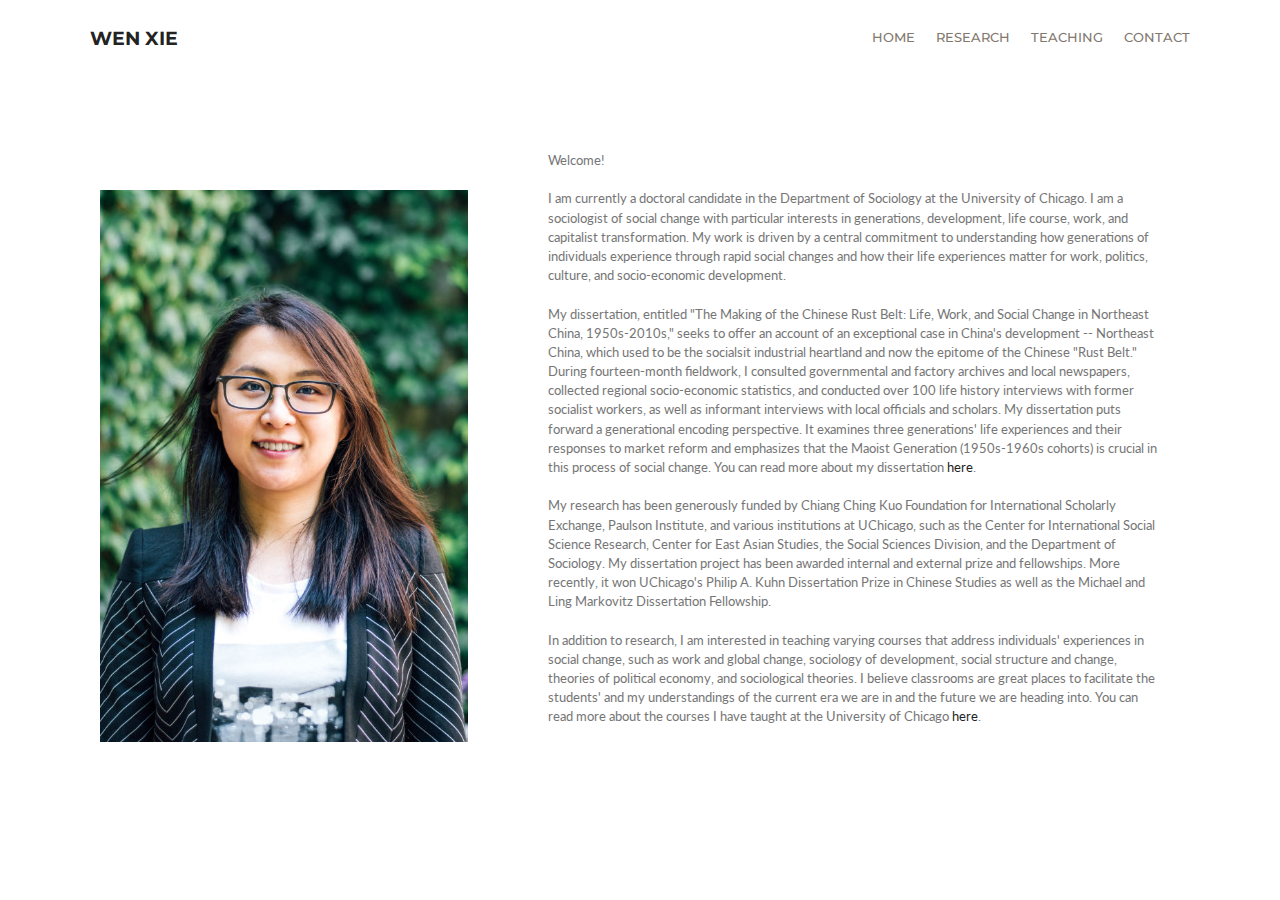
==== home.html @ 73c6b07d "create github pages" ====
<!DOCTYPE html>
<html  >
<head>
  <!-- Site made with Mobirise Website Builder v4.12.4, https://mobirise.com -->
  <meta charset="UTF-8">
  <meta http-equiv="X-UA-Compatible" content="IE=edge">
  <meta name="generator" content="Mobirise v4.12.4, mobirise.com">
  <meta name="viewport" content="width=device-width, initial-scale=1, minimum-scale=1">
  <link rel="shortcut icon" href="assets/images/logo2.png" type="image/x-icon">
  <meta name="description" content="">
  
  
  <title>Wen Xie</title>
  <link rel="stylesheet" href="assets/web/assets/mobirise-icons/mobirise-icons.css">
  <link rel="stylesheet" href="assets/bootstrap/css/bootstrap.min.css">
  <link rel="stylesheet" href="assets/bootstrap/css/bootstrap-grid.min.css">
  <link rel="stylesheet" href="assets/bootstrap/css/bootstrap-reboot.min.css">
  <link rel="stylesheet" href="assets/tether/tether.min.css">
  <link rel="stylesheet" href="assets/dropdown/css/style.css">
  <link rel="stylesheet" href="assets/theme/css/style.css">
  <link rel="preload" as="style" href="assets/mobirise/css/mbr-additional.css"><link rel="stylesheet" href="assets/mobirise/css/mbr-additional.css" type="text/css">
  
  
  
</head>
<body>
  <section class="menu cid-s3aZrteg3j" once="menu" id="menu2-j">

    

    <nav class="navbar navbar-expand beta-menu navbar-dropdown align-items-center navbar-fixed-top navbar-toggleable-sm">
        <button class="navbar-toggler navbar-toggler-right" type="button" data-toggle="collapse" data-target="#navbarSupportedContent" aria-controls="navbarSupportedContent" aria-expanded="false" aria-label="Toggle navigation">
            <div class="hamburger">
                <span></span>
                <span></span>
                <span></span>
                <span></span>
            </div>
        </button>
        <div class="menu-logo">
            <div class="navbar-brand">
                
                <span class="navbar-caption-wrap"><a class="navbar-caption text-primary display-5" href="home.html">&nbsp; WEN XIE</a></span>
            </div>
        </div>
        <div class="collapse navbar-collapse" id="navbarSupportedContent">
            <ul class="navbar-nav nav-dropdown nav-right" data-app-modern-menu="true"><li class="nav-item">
                    <a class="nav-link link text-info display-4" href="home.html">
                        HOME</a>
                </li><li class="nav-item"><a class="nav-link link text-info display-4" href="research.html">
                        RESEARCH</a></li>
                <li class="nav-item">
                    <a class="nav-link link text-info display-4" href="teaching.html">
                        TEACHING</a>
                </li><li class="nav-item"><a class="nav-link link text-info display-4" href="contact.html">
                        CONTACT<br></a></li></ul>
            
        </div>
    </nav>
</section>

<section class="engine"><a href="https://mobirise.info/p">web templates free download</a></section><section class="features11 cid-s3aPE1Drdz" id="features11-c">

    

    

    <div class="container">   
        <div class="col-md-12">
            <div class="media-container-row">
                <div class="mbr-figure m-auto" style="width: 40%;">
                    <img src="assets/images/xie-headshot-new.jpg" alt="Mobirise" title="">
                </div>
                <div class=" align-left aside-content">
                    
                    <div class="mbr-section-text">
                        
                    </div>

                    <div class="block-content">
                        <div class="card p-3 pr-3">
                            <div class="media">
                                     
                                <div class="media-body">
                                    
                                </div>
                            </div>                

                            <div class="card-box">
                                <p class="block-text mbr-fonts-style display-7">Welcome!&nbsp;<br><br>I am currently a doctoral candidate in the Department of Sociology at the University of Chicago. I am a sociologist of social change with particular interests in generations, development, life course, work, and capitalist transformation. My work is driven by a central commitment to understanding how generations of individuals experience through rapid social changes and how their life experiences matter for work, politics, culture, and socio-economic development. <br><br>My dissertation, entitled "The Making of the Chinese Rust Belt: Life, Work, and Social Change in Northeast China, 1950s-2010s," seeks to offer an account of an exceptional case in China's development -- Northeast China, which used to be the socialsit industrial heartland and now the epitome of the Chinese "Rust Belt." During fourteen-month fieldwork, I consulted governmental and factory archives and local newspapers, collected regional socio-economic statistics, and conducted over 100 life history interviews with former socialist workers, as well as informant interviews with local officials and scholars. My dissertation puts forward a generational encoding perspective. It examines three generations' life experiences and their responses to market reform and emphasizes that the Maoist Generation (1950s-1960s cohorts) is crucial in this process of social change. You can read more about my dissertation <a href="research.html">here</a>. <br><br>My research has been generously funded by Chiang Ching Kuo Foundation for International Scholarly Exchange, Paulson Institute, and various institutions at UChicago, such as the Center for International Social Science Research, Center for East Asian Studies, the Social Sciences Division, and the Department of Sociology. My dissertation project has been awarded internal and external prize and fellowships. More recently, it won UChicago's Philip A. Kuhn Dissertation Prize in Chinese Studies as well as the Michael and Ling Markovitz Dissertation Fellowship.<br><br>In addition to research, I am interested in teaching varying courses that address individuals' experiences in social change, such as work and global change, sociology of development, social structure and change, theories of political economy, and sociological theories. I believe classrooms are great places to facilitate the students' and my understandings of the current era we are in and the future we are heading into. You can read more about the courses I have taught at the University of Chicago <a href="teaching.html">here</a>.&nbsp;<br><br><br></p>
                            </div>
                        </div>

                        
                    </div>
                </div>
            </div>
        </div> 
    </div>          
</section>


  <script src="assets/web/assets/jquery/jquery.min.js"></script>
  <script src="assets/popper/popper.min.js"></script>
  <script src="assets/bootstrap/js/bootstrap.min.js"></script>
  <script src="assets/tether/tether.min.js"></script>
  <script src="assets/smoothscroll/smooth-scroll.js"></script>
  <script src="assets/dropdown/js/nav-dropdown.js"></script>
  <script src="assets/dropdown/js/navbar-dropdown.js"></script>
  <script src="assets/touchswipe/jquery.touch-swipe.min.js"></script>
  <script src="assets/theme/js/script.js"></script>
  
  
</body>
</html>
---- assets/web/assets/mobirise-icons/mobirise-icons.css ----
@font-face {
  font-family: 'MobiriseIcons';
  src:  url('mobirise-icons.eot?spat4u');
  src:  url('mobirise-icons.eot?spat4u#iefix') format('embedded-opentype'),
    url('mobirise-icons.ttf?spat4u') format('truetype'),
    url('mobirise-icons.woff?spat4u') format('woff'),
    url('mobirise-icons.svg?spat4u#MobiriseIcons') format('svg');
  font-weight: normal;
  font-style: normal;
  font-display: swap;
}

[class^="mbri-"], [class*=" mbri-"] {
  /* use !important to prevent issues with browser extensions that change fonts */
  font-family: MobiriseIcons !important;
  speak: none;
  font-style: normal;
  font-weight: normal;
  font-variant: normal;
  text-transform: none;
  line-height: 1;

  /* Better Font Rendering =========== */
  -webkit-font-smoothing: antialiased;
  -moz-osx-font-smoothing: grayscale;
}

.mbri-add-submenu:before {
  content: "\e900";
}
.mbri-alert:before {
  content: "\e901";
}
.mbri-align-center:before {
  content: "\e902";
}
.mbri-align-justify:before {
  content: "\e903";
}
.mbri-align-left:before {
  content: "\e904";
}
.mbri-align-right:before {
  content: "\e905";
}
.mbri-android:before {
  content: "\e906";
}
.mbri-apple:before {
  content: "\e907";
}
.mbri-arrow-down:before {
  content: "\e908";
}
.mbri-arrow-next:before {
  content: "\e909";
}
.mbri-arrow-prev:before {
  content: "\e90a";
}
.mbri-arrow-up:before {
  content: "\e90b";
}
.mbri-bold:before {
  content: "\e90c";
}
.mbri-bookmark:before {
  content: "\e90d";
}
.mbri-bootstrap:before {
  content: "\e90e";
}
.mbri-briefcase:before {
  content: "\e90f";
}
.mbri-browse:before {
  content: "\e910";
}
.mbri-bulleted-list:before {
  content: "\e911";
}
.mbri-calendar:before {
  content: "\e912";
}
.mbri-camera:before {
  content: "\e913";
}
.mbri-cart-add:before {
  content: "\e914";
}
.mbri-cart-full:before {
  content: "\e915";
}
.mbri-cash:before {
  content: "\e916";
}
.mbri-change-style:before {
  content: "\e917";
}
.mbri-chat:before {
  content: "\e918";
}
.mbri-clock:before {
  content: "\e919";
}
.mbri-close:before {
  content: "\e91a";
}
.mbri-cloud:before {
  content: "\e91b";
}
.mbri-code:before {
  content: "\e91c";
}
.mbri-contact-form:before {
  content: "\e91d";
}
.mbri-credit-card:before {
  content: "\e91e";
}
.mbri-cursor-click:before {
  content: "\e91f";
}
.mbri-cust-feedback:before {
  content: "\e920";
}
.mbri-database:before {
  content: "\e921";
}
.mbri-delivery:before {
  content: "\e922";
}
.mbri-desktop:before {
  content: "\e923";
}
.mbri-devices:before {
  content: "\e924";
}
.mbri-down:before {
  content: "\e925";
}
.mbri-download:before {
  content: "\e989";
}
.mbri-drag-n-drop:before {
  content: "\e927";
}
.mbri-drag-n-drop2:before {
  content: "\e928";
}
.mbri-edit:before {
  content: "\e929";
}
.mbri-edit2:before {
  content: "\e92a";
}
.mbri-error:before {
  content: "\e92b";
}
.mbri-extension:before {
  content: "\e92c";
}
.mbri-features:before {
  content: "\e92d";
}
.mbri-file:before {
  content: "\e92e";
}
.mbri-flag:before {
  content: "\e92f";
}
.mbri-folder:before {
  content: "\e930";
}
.mbri-gift:before {
  content: "\e931";
}
.mbri-github:before {
  content: "\e932";
}
.mbri-globe:before {
  content: "\e933";
}
.mbri-globe-2:before {
  content: "\e934";
}
.mbri-growing-chart:before {
  content: "\e935";
}
.mbri-hearth:before {
  content: "\e936";
}
.mbri-help:before {
  content: "\e937";
}
.mbri-home:before {
  content: "\e938";
}
.mbri-hot-cup:before {
  content: "\e939";
}
.mbri-idea:before {
  content: "\e93a";
}
.mbri-image-gallery:before {
  content: "\e93b";
}
.mbri-image-slider:before {
  content: "\e93c";
}
.mbri-info:before {
  content: "\e93d";
}
.mbri-italic:before {
  content: "\e93e";
}
.mbri-key:before {
  content: "\e93f";
}
.mbri-laptop:before {
  content: "\e940";
}
.mbri-layers:before {
  content: "\e941";
}
.mbri-left-right:before {
  content: "\e942";
}
.mbri-left:before {
  content: "\e943";
}
.mbri-letter:before {
  content: "\e944";
}
.mbri-like:before {
  content: "\e945";
}
.mbri-link:before {
  content: "\e946";
}
.mbri-lock:before {
  content: "\e947";
}
.mbri-login:before {
  content: "\e948";
}
.mbri-logout:before {
  content: "\e949";
}
.mbri-magic-stick:before {
  content: "\e94a";
}
.mbri-map-pin:before {
  content: "\e94b";
}
.mbri-menu:before {
  content: "\e94c";
}
.mbri-mobile:before {
  content: "\e94d";
}
.mbri-mobile2:before {
  content: "\e94e";
}
.mbri-mobirise:before {
  content: "\e94f";
}
.mbri-more-horizontal:before {
  content: "\e950";
}
.mbri-more-vertical:before {
  content: "\e951";
}
.mbri-music:before {
  content: "\e952";
}
.mbri-new-file:before {
  content: "\e953";
}
.mbri-numbered-list:before {
  content: "\e954";
}
.mbri-opened-folder:before {
  content: "\e955";
}
.mbri-pages:before {
  content: "\e956";
}
.mbri-paper-plane:before {
  content: "\e957";
}
.mbri-paperclip:before {
  content: "\e958";
}
.mbri-photo:before {
  content: "\e959";
}
.mbri-photos:before {
  content: "\e95a";
}
.mbri-pin:before {
  content: "\e95b";
}
.mbri-play:before {
  content: "\e95c";
}
.mbri-plus:before {
  content: "\e95d";
}
.mbri-preview:before {
  content: "\e95e";
}
.mbri-print:before {
  content: "\e95f";
}
.mbri-protect:before {
  content: "\e960";
}
.mbri-question:before {
  content: "\e961";
}
.mbri-quote-left:before {
  content: "\e962";
}
.mbri-quote-right:before {
  content: "\e963";
}
.mbri-refresh:before {
  content: "\e964";
}
.mbri-responsive:before {
  content: "\e965";
}
.mbri-right:before {
  content: "\e966";
}
.mbri-rocket:before {
  content: "\e967";
}
.mbri-sad-face:before {
  content: "\e968";
}
.mbri-sale:before {
  content: "\e969";
}
.mbri-save:before {
  content: "\e96a";
}
.mbri-search:before {
  content: "\e96b";
}
.mbri-setting:before {
  content: "\e96c";
}
.mbri-setting2:before {
  content: "\e96d";
}
.mbri-setting3:before {
  content: "\e96e";
}
.mbri-share:before {
  content: "\e96f";
}
.mbri-shopping-bag:before {
  content: "\e970";
}
.mbri-shopping-basket:before {
  content: "\e971";
}
.mbri-shopping-cart:before {
  content: "\e972";
}
.mbri-sites:before {
  content: "\e973";
}
.mbri-smile-face:before {
  content: "\e974";
}
.mbri-speed:before {
  content: "\e975";
}
.mbri-star:before {
  content: "\e976";
}
.mbri-success:before {
  content: "\e977";
}
.mbri-sun:before {
  content: "\e978";
}
.mbri-sun2:before {
  content: "\e979";
}
.mbri-tablet:before {
  content: "\e97a";
}
.mbri-tablet-vertical:before {
  content: "\e97b";
}
.mbri-target:before {
  content: "\e97c";
}
.mbri-timer:before {
  content: "\e97d";
}
.mbri-to-ftp:before {
  content: "\e97e";
}
.mbri-to-local-drive:before {
  content: "\e97f";
}
.mbri-touch-swipe:before {
  content: "\e980";
}
.mbri-touch:before {
  content: "\e981";
}
.mbri-trash:before {
  content: "\e982";
}
.mbri-underline:before {
  content: "\e983";
}
.mbri-unlink:before {
  content: "\e984";
}
.mbri-unlock:before {
  content: "\e985";
}
.mbri-up-down:before {
  content: "\e986";
}
.mbri-up:before {
  content: "\e987";
}
.mbri-update:before {
  content: "\e988";
}
.mbri-upload:before {
 content: "\e926"; 
}
.mbri-user:before {
  content: "\e98a";
}
.mbri-user2:before {
  content: "\e98b";
}
.mbri-users:before {
  content: "\e98c";
}
.mbri-video:before {
  content: "\e98d";
}
.mbri-video-play:before {
  content: "\e98e";
}
.mbri-watch:before {
  content: "\e98f";
}
.mbri-website-theme:before {
  content: "\e990";
}
.mbri-wifi:before {
  content: "\e991";
}
.mbri-windows:before {
  content: "\e992";
}
.mbri-zoom-out:before {
  content: "\e993";
}
.mbri-redo:before {
  content: "\e994";
}
.mbri-undo:before {
  content: "\e995";
}
---- assets/dropdown/css/style.css ----
.navbar-dropdown {
  left: 0;
  padding: 0;
  position: absolute;
  right: 0;
  top: 0;
  transition: all 0.45s ease;
  z-index: 1030;
  background: #282828; }
  .navbar-dropdown .navbar-logo {
    margin-right: 0.8rem;
    transition: margin 0.3s ease-in-out;
    vertical-align: middle; }
    .navbar-dropdown .navbar-logo img {
      height: 3.125rem;
      transition: all 0.3s ease-in-out; }
    .navbar-dropdown .navbar-logo.mbr-iconfont {
      font-size: 3.125rem;
      line-height: 3.125rem; }
  .navbar-dropdown .navbar-caption {
    font-weight: 700;
    white-space: normal;
    vertical-align: -4px;
    line-height: 3.125rem !important; }
    .navbar-dropdown .navbar-caption, .navbar-dropdown .navbar-caption:hover {
      color: inherit;
      text-decoration: none; }
  .navbar-dropdown .mbr-iconfont + .navbar-caption {
    vertical-align: -1px; }
  .navbar-dropdown.navbar-fixed-top {
    position: fixed; }
  .navbar-dropdown .navbar-brand span {
    vertical-align: -4px; }
  .navbar-dropdown.bg-color.transparent {
    background: none; }
  .navbar-dropdown.navbar-short .navbar-brand {
    padding: 0.625rem 0; }
    .navbar-dropdown.navbar-short .navbar-brand span {
      vertical-align: -1px; }
  .navbar-dropdown.navbar-short .navbar-caption {
    line-height: 2.375rem !important;
    vertical-align: -2px; }
  .navbar-dropdown.navbar-short .navbar-logo {
    margin-right: 0.5rem; }
    .navbar-dropdown.navbar-short .navbar-logo img {
      height: 2.375rem; }
    .navbar-dropdown.navbar-short .navbar-logo.mbr-iconfont {
      font-size: 2.375rem;
      line-height: 2.375rem; }
  .navbar-dropdown.navbar-short .mbr-table-cell {
    height: 3.625rem; }
  .navbar-dropdown .navbar-close {
    left: 0.6875rem;
    position: fixed;
    top: 0.75rem;
    z-index: 1000; }
  .navbar-dropdown .hamburger-icon {
    content: "";
    display: inline-block;
    vertical-align: middle;
    width: 16px;
    -webkit-box-shadow: 0 -6px 0 1px #282828,0 0 0 1px #282828,0 6px 0 1px #282828;
    -moz-box-shadow: 0 -6px 0 1px #282828,0 0 0 1px #282828,0 6px 0 1px #282828;
    box-shadow: 0 -6px 0 1px #282828,0 0 0 1px #282828,0 6px 0 1px #282828; }

.dropdown-menu .dropdown-toggle[data-toggle="dropdown-submenu"]::after {
  border-bottom: 0.35em solid transparent;
  border-left: 0.35em solid;
  border-right: 0;
  border-top: 0.35em solid transparent;
  margin-left: 0.3rem; }

.dropdown-menu .dropdown-item:focus {
  outline: 0; }

.nav-dropdown {
  font-size: 0.75rem;
  font-weight: 500;
  height: auto !important; }
  .nav-dropdown .nav-btn {
    padding-left: 1rem; }
  .nav-dropdown .link {
    margin: .667em 1.667em;
    font-weight: 500;
    padding: 0;
    transition: color .2s ease-in-out; }
    .nav-dropdown .link.dropdown-toggle {
      margin-right: 2.583em; }
      .nav-dropdown .link.dropdown-toggle::after {
        margin-left: .25rem;
        border-top: 0.35em solid;
        border-right: 0.35em solid transparent;
        border-left: 0.35em solid transparent;
        border-bottom: 0; }
      .nav-dropdown .link.dropdown-toggle[aria-expanded="true"] {
        margin: 0;
        padding: 0.667em 3.263em  0.667em 1.667em; }
  .nav-dropdown .link::after,
  .nav-dropdown .dropdown-item::after {
    color: inherit; }
  .nav-dropdown .btn {
    font-size: 0.75rem;
    font-weight: 700;
    letter-spacing: 0;
    margin-bottom: 0;
    padding-left: 1.25rem;
    padding-right: 1.25rem; }
  .nav-dropdown .dropdown-menu {
    border-radius: 0;
    border: 0;
    left: 0;
    margin: 0;
    padding-bottom: 1.25rem;
    padding-top: 1.25rem;
    position: relative; }
  .nav-dropdown .dropdown-submenu {
    margin-left: 0.125rem;
    top: 0; }
  .nav-dropdown .dropdown-item {
    font-weight: 500;
    line-height: 2;
    padding: 0.3846em 4.615em 0.3846em 1.5385em;
    position: relative;
    transition: color .2s ease-in-out, background-color .2s ease-in-out; }
    .nav-dropdown .dropdown-item::after {
      margin-top: -0.3077em;
      position: absolute;
      right: 1.1538em;
      top: 50%; }
    .nav-dropdown .dropdown-item:focus, .nav-dropdown .dropdown-item:hover {
      background: none; }

@media (max-width: 767px) {
  .nav-dropdown.navbar-toggleable-sm {
    bottom: 0;
    display: none;
    left: 0;
    overflow-x: hidden;
    position: fixed;
    top: 0;
    transform: translateX(-100%);
    -ms-transform: translateX(-100%);
    -webkit-transform: translateX(-100%);
    width: 18.75rem;
    z-index: 999; } }
.nav-dropdown.navbar-toggleable-xl {
  bottom: 0;
  display: none;
  left: 0;
  overflow-x: hidden;
  position: fixed;
  top: 0;
  transform: translateX(-100%);
  -ms-transform: translateX(-100%);
  -webkit-transform: translateX(-100%);
  width: 18.75rem;
  z-index: 999; }

.nav-dropdown-sm {
  display: block !important;
  overflow-x: hidden;
  overflow: auto;
  padding-top: 3.875rem; }
  .nav-dropdown-sm::after {
    content: "";
    display: block;
    height: 3rem;
    width: 100%; }
  .nav-dropdown-sm.collapse.in ~ .navbar-close {
    display: block !important; }
  .nav-dropdown-sm.collapsing, .nav-dropdown-sm.collapse.in {
    transform: translateX(0);
    -ms-transform: translateX(0);
    -webkit-transform: translateX(0);
    transition: all 0.25s ease-out;
    -webkit-transition: all 0.25s ease-out;
    background: #282828; }
  .nav-dropdown-sm.collapsing[aria-expanded="false"] {
    transform: translateX(-100%);
    -ms-transform: translateX(-100%);
    -webkit-transform: translateX(-100%); }
  .nav-dropdown-sm .nav-item {
    display: block;
    margin-left: 0 !important;
    padding-left: 0; }
  .nav-dropdown-sm .link,
  .nav-dropdown-sm .dropdown-item {
    border-top: 1px dotted rgba(255, 255, 255, 0.1);
    font-size: 0.8125rem;
    line-height: 1.6;
    margin: 0 !important;
    padding: 0.875rem 2.4rem 0.875rem 1.5625rem !important;
    position: relative;
    white-space: normal; }
    .nav-dropdown-sm .link:focus, .nav-dropdown-sm .link:hover,
    .nav-dropdown-sm .dropdown-item:focus,
    .nav-dropdown-sm .dropdown-item:hover {
      background: rgba(0, 0, 0, 0.2) !important;
      color: #c0a375; }
  .nav-dropdown-sm .nav-btn {
    position: relative;
    padding: 1.5625rem 1.5625rem 0 1.5625rem; }
    .nav-dropdown-sm .nav-btn::before {
      border-top: 1px dotted rgba(255, 255, 255, 0.1);
      content: "";
      left: 0;
      position: absolute;
      top: 0;
      width: 100%; }
    .nav-dropdown-sm .nav-btn + .nav-btn {
      padding-top: 0.625rem; }
      .nav-dropdown-sm .nav-btn + .nav-btn::before {
        display: none; }
  .nav-dropdown-sm .btn {
    padding: 0.625rem 0; }
  .nav-dropdown-sm .dropdown-toggle[data-toggle="dropdown-submenu"]::after {
    margin-left: .25rem;
    border-top: 0.35em solid;
    border-right: 0.35em solid transparent;
    border-left: 0.35em solid transparent;
    border-bottom: 0; }
  .nav-dropdown-sm .dropdown-toggle[data-toggle="dropdown-submenu"][aria-expanded="true"]::after {
    border-top: 0;
    border-right: 0.35em solid transparent;
    border-left: 0.35em solid transparent;
    border-bottom: 0.35em solid; }
  .nav-dropdown-sm .dropdown-menu {
    margin: 0;
    padding: 0;
    position: relative;
    top: 0;
    left: 0;
    width: 100%;
    border: 0;
    float: none;
    border-radius: 0;
    background: none; }
  .nav-dropdown-sm .dropdown-submenu {
    left: 100%;
    margin-left: 0.125rem;
    margin-top: -1.25rem;
    top: 0; }

.navbar-toggleable-sm .nav-dropdown .dropdown-menu {
  position: absolute; }

.navbar-toggleable-sm .nav-dropdown .dropdown-submenu {
  left: 100%;
  margin-left: 0.125rem;
  margin-top: -1.25rem;
  top: 0; }

.navbar-toggleable-sm.opened .nav-dropdown .dropdown-menu {
  position: relative; }

.navbar-toggleable-sm.opened .nav-dropdown .dropdown-submenu {
  left: 0;
  margin-left: 00rem;
  margin-top: 0rem;
  top: 0; }

.is-builder .nav-dropdown.collapsing {
  transition: none !important; }

/*# sourceMappingURL=style.css.map */
---- assets/theme/css/style.css ----
/*!
 * Mobirise v4 theme (https://mobirise.com/)
 * Copyright 2017 Mobirise
 */
section {
  background-color: #eeeeee;
}

.form-control:focus {
  box-shadow: none;
}

:focus {
  outline: none;
}

body {
  font-style: normal;
  line-height: 1.5;
}

section,
.container,
.container-fluid {
  position: relative;
  word-wrap: break-word;
}

a.mbr-iconfont:hover {
  text-decoration: none;
}

.article .lead p,
.article .lead ul,
.article .lead ol,
.article .lead pre,
.article .lead blockquote {
  margin-bottom: 0;
}

ul,
ol,
pre,
blockquote {
  margin-bottom: 2.3125rem;
}

pre {
  background: #f4f4f4;
  padding: 10px 24px;
  white-space: pre-wrap;
}

.inactive {
  -webkit-user-select: none;
  -moz-user-select: none;
  -ms-user-select: none;
  user-select: none;
  pointer-events: none;
  -webkit-user-drag: none;
  user-drag: none;
}

.mbr-section__comments .row {
  justify-content: center;
  -webkit-justify-content: center;
}

a {
  font-style: normal;
  font-weight: 400;
  cursor: pointer;
}

a, a:hover {
  text-decoration: none;
}

figure {
  margin-bottom: 0;
}

body {
  color: #232323;
}

h1,
h2,
h3,
h4,
h5,
h6,
.h1,
.h2,
.h3,
.h4,
.h5,
.h6,
.display-1,
.display-2,
.display-3,
.display-4 {
  line-height: 1;
  word-break: break-word;
  word-wrap: break-word;
}

.mbr-section-title {
  font-style: normal;
  line-height: 1.2;
}

.mbr-section-subtitle {
  line-height: 1.3;
}

.mbr-text {
  font-style: normal;
  line-height: 1.6;
}

b,
strong {
  font-weight: bold;
}

blockquote {
  padding: 10px 0 10px 20px;
  position: relative;
  border-left: 2px solid;
  border-color: #ff3366;
}

input:-webkit-autofill, input:-webkit-autofill:hover, input:-webkit-autofill:focus, input:-webkit-autofill:active {
  transition-delay: 9999s;
  transition-property: background-color, color;
}

textarea[type='hidden'] {
  display: none;
}

body {
  position: relative;
}

section {
  background-position: 50% 50%;
  background-repeat: no-repeat;
  background-size: cover;
}

section .mbr-background-video,
section .mbr-background-video-preview {
  position: absolute;
  bottom: 0;
  left: 0;
  right: 0;
  top: 0;
}

.hidden {
  visibility: hidden;
}

.mbr-z-index20 {
  z-index: 20;
}

/*! Base colors */
.mbr-white {
  color: #ffffff;
}

.mbr-black {
  color: #000000;
}

.mbr-bg-white {
  background-color: #ffffff;
}

.mbr-bg-black {
  background-color: #000000;
}

/*! Text-aligns */
.align-left {
  text-align: left;
}

.align-center {
  text-align: center;
}

.align-right {
  text-align: right;
}

@media (max-width: 767px) {
  .align-left,
  .align-center,
  .align-right,
  .mbr-section-btn,
  .mbr-section-title {
    text-align: center;
  }
}

/*! Font-weight  */
.mbr-light {
  font-weight: 300;
}

.mbr-regular {
  font-weight: 400;
}

.mbr-semibold {
  font-weight: 500;
}

.mbr-bold {
  font-weight: 700;
}

/*! Media  */
.media-size-item {
  -moz-flex: 1 1 auto;
  -o-flex: 1 1 auto;
  flex: 1 1 auto;
}

.media-content {
  flex-basis: 100%;
}

.media-container-row {
  display: flex;
  flex-direction: row;
  flex-wrap: wrap;
  justify-content: center;
  align-content: center;
  align-items: start;
}

.media-container-row .media-size-item {
  width: 400px;
}

.media-container-column {
  display: flex;
  flex-direction: column;
  flex-wrap: wrap;
  justify-content: center;
  align-content: center;
  align-items: stretch;
}

.media-container-column > * {
  width: 100%;
}

@media (min-width: 992px) {
  .media-container-row {
    flex-wrap: nowrap;
  }
}

figure {
  overflow: hidden;
}

figure[mbr-media-size] {
  transition: width 0.1s;
}

.mbr-figure img,
.mbr-figure iframe {
  display: block;
  width: 100%;
}

.card {
  background-color: transparent;
  border: none;
}

.card-box {
  width: 100%;
}

.card-img {
  text-align: center;
  flex-shrink: 0;
  -webkit-flex-shrink: 0;
}

.media {
  max-width: 100%;
  margin: 0 auto;
}

.mbr-figure {
  -ms-grid-row-align: center;
  align-self: center;
}

.media-container > div {
  max-width: 100%;
}

.mbr-figure img,
.card-img img {
  width: 100%;
}

@media (max-width: 991px) {
  .media-size-item {
    width: auto !important;
  }
  .media {
    width: auto;
  }
  .mbr-figure {
    width: 100% !important;
  }
}

/*! Buttons */
.btn {
  font-weight: 500;
  border-width: 2px;
  font-style: normal;
  letter-spacing: 1px;
  margin: .4rem .8rem;
  white-space: normal;
  transition: all .3s ease-in-out;
  display: inline-flex;
  align-items: center;
  justify-content: center;
  word-break: break-word;
  -webkit-align-items: center;
  -webkit-justify-content: center;
  display: -webkit-inline-flex;
}

.btn-sm {
  font-weight: 500;
  letter-spacing: 1px;
  transition: all .3s ease-in-out;
}

.btn-md {
  font-weight: 500;
  letter-spacing: 1px;
  margin: .4rem .8rem !important;
  transition: all .3s ease-in-out;
}

.btn-lg {
  font-weight: 500;
  letter-spacing: 1px;
  margin: .4rem .8rem !important;
  transition: all .3s ease-in-out;
}

.mbr-section-btn {
  margin-left: -0.25rem;
  margin-right: -0.25rem;
  font-size: 0;
}

nav .mbr-section-btn {
  margin-left: 0rem;
  margin-right: 0rem;
}

.btn-form {
  border-radius: 0;
}

.btn-form:hover {
  cursor: pointer;
}

/*! Btn icon margin */
.btn .mbr-iconfont,
.btn.btn-sm .mbr-iconfont {
  cursor: pointer;
  margin-right: 0.5rem;
}

.btn.btn-md .mbr-iconfont,
.btn.btn-md .mbr-iconfont {
  margin-right: 0.8rem;
}

.mbr-regular {
  font-weight: 400;
}

.mbr-semibold {
  font-weight: 500;
}

.mbr-bold {
  font-weight: 700;
}

[type='submit'] {
  -webkit-appearance: none;
}

/*! Full-screen */
.mbr-fullscreen .mbr-overlay {
  min-height: 100vh;
}

.mbr-fullscreen {
  display: flex;
  display: -moz-flex;
  display: -ms-flex;
  display: -o-flex;
  align-items: center;
  -webkit-align-items: center;
  min-height: 100vh;
  padding-top: 3rem;
  padding-bottom: 3rem;
}

/*! Map */
.map {
  height: 25rem;
  position: relative;
}

.map iframe {
  width: 100%;
  height: 100%;
}

.mbr-overlay {
  background-color: #000;
  bottom: 0;
  left: 0;
  opacity: .5;
  position: absolute;
  right: 0;
  top: 0;
  z-index: 0;
  pointer-events: none;
}

/* Form */
blockquote {
  font-style: italic;
  padding: 10px 0 10px 20px;
  font-size: 1.09rem;
  position: relative;
  border-width: 3px;
}

.form-control {
  background-color: #f5f5f5;
  box-shadow: none;
  color: #565656;
  line-height: 1.43;
  min-height: 3.5em;
  padding: 1.07em .5em;
}

.form-control, .form-control:focus {
  border: 1px solid #e8e8e8;
}

.form-active .form-control:invalid {
  border-color: red;
}

.form-control-label {
  position: relative;
  cursor: pointer;
  margin-bottom: .357em;
  padding: 0;
}

.alert {
  color: #ffffff;
  border-radius: 0;
  border: 0;
  font-size: .875rem;
  line-height: 1.5;
  margin-bottom: 1.875rem;
  padding: 1.25rem;
  position: relative;
}

.alert.alert-form::after {
  background-color: inherit;
  bottom: -7px;
  content: "";
  display: block;
  height: 14px;
  left: 50%;
  margin-left: -7px;
  position: absolute;
  transform: rotate(45deg);
  width: 14px;
  -webkit-transform: rotate(45deg);
}

.form-asterisk {
  font-family: initial;
  position: absolute;
  top: -2px;
  font-weight: normal;
}

/*! Scroll to top arrow */
#scrollToTop a i:before {
  content: '';
  position: absolute;
  height: 40%;
  top: 25%;
  background: #fff;
  width: 2px;
  left: calc(50% - 1px);
}

#scrollToTop a i:after {
  content: '';
  position: absolute;
  display: block;
  border-top: 2px solid #fff;
  border-right: 2px solid #fff;
  width: 40%;
  height: 40%;
  left: 30%;
  bottom: 30%;
  transform: rotate(135deg);
  -webkit-transform: rotate(135deg);
}

.mbr-arrow-up {
  bottom: 25px;
  right: 90px;
  position: fixed;
  text-align: right;
  z-index: 5000;
  color: #ffffff;
  font-size: 32px;
  transform: rotate(180deg);
  -webkit-transform: rotate(180deg);
}

.mbr-arrow-up a {
  background: rgba(0, 0, 0, 0.2);
  border-radius: 3px;
  color: #fff;
  display: inline-block;
  height: 60px;
  width: 60px;
  outline-style: none !important;
  position: relative;
  text-decoration: none;
  transition: all 0.3s ease-in-out;
  cursor: pointer;
  text-align: center;
}

.mbr-arrow-up a:hover {
  background-color: rgba(0, 0, 0, 0.4);
}

.mbr-arrow-up a i {
  line-height: 60px;
}

.mbr-arrow-up-icon {
  display: block;
  color: #fff;
}

.mbr-arrow-up-icon::before {
  content: '\203a';
  display: inline-block;
  font-family: serif;
  font-size: 32px;
  line-height: 1;
  font-style: normal;
  position: relative;
  top: 6px;
  left: -4px;
  -webkit-transform: rotate(-90deg);
  transform: rotate(-90deg);
}

/*! Arrow Down */
.mbr-arrow {
  position: absolute;
  bottom: 45px;
  left: 50%;
  width: 60px;
  height: 60px;
  cursor: pointer;
  background-color: rgba(80, 80, 80, 0.5);
  border-radius: 50%;
  -webkit-transform: translateX(-50%);
  transform: translateX(-50%);
}

.mbr-arrow > a {
  display: inline-block;
  text-decoration: none;
  outline-style: none;
  -webkit-animation: arrowdown 1.7s ease-in-out infinite;
  animation: arrowdown 1.7s ease-in-out infinite;
}

.mbr-arrow > a > i {
  position: absolute;
  top: -2px;
  left: 15px;
  font-size: 2rem;
}

@keyframes arrowdown {
  0% {
    transform: translateY(0px);
    -webkit-transform: translateY(0px);
  }
  50% {
    transform: translateY(-5px);
    -webkit-transform: translateY(-5px);
  }
  100% {
    transform: translateY(0px);
    -webkit-transform: translateY(0px);
  }
}

@-webkit-keyframes arrowdown {
  0% {
    transform: translateY(0px);
    -webkit-transform: translateY(0px);
  }
  50% {
    transform: translateY(-5px);
    -webkit-transform: translateY(-5px);
  }
  100% {
    transform: translateY(0px);
    -webkit-transform: translateY(0px);
  }
}

@media (max-width: 500px) {
  .mbr-arrow-up {
    left: 50%;
    right: auto;
    transform: translateX(-50%) rotate(180deg);
    -webkit-transform: translateX(-50%) rotate(180deg);
  }
}

/*Gradients animation*/
@keyframes gradient-animation {
  from {
    background-position: 0% 100%;
    -webkit-animation-timing-function: ease-in-out;
            animation-timing-function: ease-in-out;
  }
  to {
    background-position: 100% 0%;
    -webkit-animation-timing-function: ease-in-out;
            animation-timing-function: ease-in-out;
  }
}

@-webkit-keyframes gradient-animation {
  from {
    background-position: 0% 100%;
    -webkit-animation-timing-function: ease-in-out;
            animation-timing-function: ease-in-out;
  }
  to {
    background-position: 100% 0%;
    -webkit-animation-timing-function: ease-in-out;
            animation-timing-function: ease-in-out;
  }
}

.bg-gradient {
  background-size: 200% 200%;
  animation: gradient-animation 5s infinite alternate;
  -webkit-animation: gradient-animation 5s infinite alternate;
}

.menu .navbar-brand {
  display: -webkit-flex;
}

.menu .navbar-brand span {
  display: flex;
  display: -webkit-flex;
}

.menu .navbar-brand .navbar-caption-wrap {
  display: -webkit-flex;
}

.menu .navbar-brand .navbar-logo img {
  display: -webkit-flex;
}

@media (min-width: 768px) and (max-width: 1023px) {
  .menu .navbar-toggleable-sm .navbar-nav {
    display: -ms-flexbox;
  }
}

@media (max-width: 1023px) {
  .menu .navbar-collapse {
    max-height: 93.5vh;
  }
  .menu .navbar-collapse.show {
    overflow: auto;
  }
}

@media (min-width: 1024px) {
  .menu .navbar-nav.nav-dropdown {
    display: -webkit-flex;
  }
  .menu .navbar-toggleable-sm .navbar-collapse {
    display: -webkit-flex !important;
  }
  .menu .collapsed .navbar-collapse {
    max-height: 93.5vh;
  }
  .menu .collapsed .navbar-collapse.show {
    overflow: auto;
  }
}

@media (max-width: 767px) {
  .menu .navbar-collapse {
    max-height: 80vh;
  }
}

/* Others*/
.note-check a[data-value=Rubik] {
  font-style: normal;
}

.mbr-arrow a {
  color: #ffffff;
}

@media (max-width: 767px) {
  .mbr-arrow {
    display: none;
  }
}

.navbar {
  display: -webkit-flex;
  -webkit-flex-wrap: wrap;
  -webkit-align-items: center;
  -webkit-justify-content: space-between;
}

.navbar-collapse {
  -webkit-flex-basis: 100%;
  -webkit-flex-grow: 1;
  -webkit-align-items: center;
}

.nav-dropdown .link {
  padding: 0.667em 1.667em !important;
  margin: 0 !important;
}

.nav {
  display: -webkit-flex;
  -webkit-flex-wrap: wrap;
}

.row {
  display: -webkit-flex;
  -webkit-flex-wrap: wrap;
}

.justify-content-center {
  -webkit-justify-content: center;
}

.form-inline {
  display: -webkit-flex;
  -webkit-align-items: center;
}

.card-wrapper {
  -webkit-flex: 1;
}

.carousel-control {
  z-index: 10;
  display: -webkit-flex;
  -webkit-align-items: center;
  -webkit-justify-content: center;
}

.carousel-controls {
  display: -webkit-flex;
}

.media {
  display: -webkit-flex;
}

.form-group:focus {
  outline: none;
}

.jq-selectbox__select {
  padding: 1.07em 0.5em;
  position: absolute;
  top: 0;
  left: 0;
  width: 100%;
}

.jq-selectbox__dropdown {
  position: absolute;
  top: 100%;
  left: 0 !important;
  width: 100% !important;
}

.jq-selectbox__trigger-arrow {
  -webkit-transform: translateY(-50%);
          transform: translateY(-50%);
}

.jq-selectbox li {
  padding: 1.07em 0.5em;
}

input[type='range'] {
  padding-left: 0 !important;
  padding-right: 0 !important;
}

.modal-dialog,
.modal-content {
  height: 100%;
}

.modal-dialog .carousel-inner {
  height: calc(100vh - 1.75rem);
}

@media (max-width: 575px) {
  .modal-dialog .carousel-inner {
    height: calc(100vh - 1rem);
  }
}

.carousel-item {
  text-align: center;
}

.carousel-item img {
  margin: auto;
}

.navbar-toggler {
  align-self: flex-start;
  padding: 0.25rem 0.75rem;
  font-size: 1.25rem;
  line-height: 1;
  background: transparent;
  border: 1px solid transparent;
  border-radius: 0.25rem;
}

.navbar-toggler:focus,
.navbar-toggler:hover {
  text-decoration: none;
}

.navbar-toggler-icon {
  display: inline-block;
  width: 1.5em;
  height: 1.5em;
  vertical-align: middle;
  content: '';
  background: no-repeat center center;
  background-size: 100% 100%;
}

.navbar-toggler-left {
  position: absolute;
  left: 1rem;
}

.navbar-toggler-right {
  position: absolute;
  right: 1rem;
}

@media (max-width: 575px) {
  .navbar-toggleable .navbar-nav .dropdown-menu {
    position: static;
    float: none;
  }
  .navbar-toggleable > .container {
    padding-right: 0;
    padding-left: 0;
  }
}

@media (min-width: 576px) {
  .navbar-toggleable {
    flex-direction: row;
    flex-wrap: nowrap;
    align-items: center;
  }
  .navbar-toggleable .navbar-nav {
    flex-direction: row;
  }
  .navbar-toggleable .navbar-nav .nav-link {
    padding-right: 0.5rem;
    padding-left: 0.5rem;
  }
  .navbar-toggleable > .container {
    display: flex;
    flex-wrap: nowrap;
    align-items: center;
  }
  .navbar-toggleable .navbar-collapse {
    display: flex !important;
    width: 100%;
  }
  .navbar-toggleable .navbar-toggler {
    display: none;
  }
}

@media (max-width: 767px) {
  .navbar-toggleable-sm .navbar-nav .dropdown-menu {
    position: static;
    float: none;
  }
  .navbar-toggleable-sm > .container {
    padding-right: 0;
    padding-left: 0;
  }
}

@media (min-width: 768px) {
  .navbar-toggleable-sm {
    flex-direction: row;
    flex-wrap: nowrap;
    align-items: center;
  }
  .navbar-toggleable-sm .navbar-nav {
    flex-direction: row;
  }
  .navbar-toggleable-sm .navbar-nav .nav-link {
    padding-right: 0.5rem;
    padding-left: 0.5rem;
  }
  .navbar-toggleable-sm > .container {
    display: flex;
    flex-wrap: nowrap;
    align-items: center;
  }
  .navbar-toggleable-sm .navbar-collapse {
    display: none;
    width: 100%;
  }
  .navbar-toggleable-sm .navbar-toggler {
    display: none;
  }
}

@media (max-width: 1023px) {
  .navbar-toggleable-md .navbar-nav .dropdown-menu {
    position: static;
    float: none;
  }
  .navbar-toggleable-md > .container {
    padding-right: 0;
    padding-left: 0;
  }
}

@media (min-width: 1024px) {
  .navbar-toggleable-md {
    flex-direction: row;
    flex-wrap: nowrap;
    align-items: center;
  }
  .navbar-toggleable-md .navbar-nav {
    flex-direction: row;
  }
  .navbar-toggleable-md .navbar-nav .nav-link {
    padding-right: 0.5rem;
    padding-left: 0.5rem;
  }
  .navbar-toggleable-md > .container {
    display: flex;
    flex-wrap: nowrap;
    align-items: center;
  }
  .navbar-toggleable-md .navbar-collapse {
    display: flex !important;
    width: 100%;
  }
  .navbar-toggleable-md .navbar-toggler {
    display: none;
  }
}

@media (max-width: 1199px) {
  .navbar-toggleable-lg .navbar-nav .dropdown-menu {
    position: static;
    float: none;
  }
  .navbar-toggleable-lg > .container {
    padding-right: 0;
    padding-left: 0;
  }
}

@media (min-width: 1200px) {
  .navbar-toggleable-lg {
    flex-direction: row;
    flex-wrap: nowrap;
    align-items: center;
  }
  .navbar-toggleable-lg .navbar-nav {
    flex-direction: row;
  }
  .navbar-toggleable-lg .navbar-nav .nav-link {
    padding-right: 0.5rem;
    padding-left: 0.5rem;
  }
  .navbar-toggleable-lg > .container {
    display: flex;
    flex-wrap: nowrap;
    align-items: center;
  }
  .navbar-toggleable-lg .navbar-collapse {
    display: flex !important;
    width: 100%;
  }
  .navbar-toggleable-lg .navbar-toggler {
    display: none;
  }
}

.navbar-toggleable-xl {
  flex-direction: row;
  flex-wrap: nowrap;
  align-items: center;
}

.navbar-toggleable-xl .navbar-nav .dropdown-menu {
  position: static;
  float: none;
}

.navbar-toggleable-xl > .container {
  padding-right: 0;
  padding-left: 0;
}

.navbar-toggleable-xl .navbar-nav {
  flex-direction: row;
}

.navbar-toggleable-xl .navbar-nav .nav-link {
  padding-right: 0.5rem;
  padding-left: 0.5rem;
}

.navbar-toggleable-xl > .container {
  display: flex;
  flex-wrap: nowrap;
  align-items: center;
}

.navbar-toggleable-xl .navbar-collapse {
  display: flex !important;
  width: 100%;
}

.navbar-toggleable-xl .navbar-toggler {
  display: none;
}

.card-img {
  width: auto;
}

.menu .navbar.collapsed:not(.beta-menu) {
  flex-direction: column;
}

.carousel-item.active,
.carousel-item-next,
.carousel-item-prev {
  display: flex;
}

.note-air-layout .dropup .dropdown-menu,
.note-air-layout .navbar-fixed-bottom .dropdown .dropdown-menu {
  bottom: initial !important;
}

html,
body {
  height: auto;
  min-height: 100vh;
}

.dropup .dropdown-toggle::after {
  display: none;
}
.engine {
	position: absolute;
	text-indent: -2400px;
	text-align: center;
	padding: 0;
	top: 0;
	left: -2400px;
}
---- assets/mobirise/css/mbr-additional.css ----
@import url(https://fonts.googleapis.com/css?family=Rubik:300,300i,400,400i,500,500i,700,700i,900,900i&display=swap);
@import url(https://fonts.googleapis.com/css?family=Lato:100,100i,300,300i,400,400i,700,700i,900,900i&display=swap);
@import url(https://fonts.googleapis.com/css?family=Montserrat:100,100i,200,200i,300,300i,400,400i,500,500i,600,600i,700,700i,800,800i,900,900i&display=swap);





body {
  font-family: Rubik;
}
.display-1 {
  font-family: 'Rubik', sans-serif;
  font-size: 4.25rem;
  font-display: swap;
}
.display-1 > .mbr-iconfont {
  font-size: 6.8rem;
}
.display-2 {
  font-family: 'Lato', sans-serif;
  font-size: 1.2rem;
  font-display: swap;
}
.display-2 > .mbr-iconfont {
  font-size: 1.92rem;
}
.display-4 {
  font-family: 'Montserrat', sans-serif;
  font-size: 0.8rem;
  font-display: swap;
}
.display-4 > .mbr-iconfont {
  font-size: 1.28rem;
}
.display-5 {
  font-family: 'Montserrat', sans-serif;
  font-size: 1.2rem;
  font-display: swap;
}
.display-5 > .mbr-iconfont {
  font-size: 1.92rem;
}
.display-7 {
  font-family: 'Lato', sans-serif;
  font-size: 0.8rem;
  font-display: swap;
}
.display-7 > .mbr-iconfont {
  font-size: 1.28rem;
}
/* ---- Fluid typography for mobile devices ---- */
/* 1.4 - font scale ratio ( bootstrap == 1.42857 ) */
/* 100vw - current viewport width */
/* (48 - 20)  48 == 48rem == 768px, 20 == 20rem == 320px(minimal supported viewport) */
/* 0.65 - min scale variable, may vary */
@media (max-width: 768px) {
  .display-1 {
    font-size: 3.4rem;
    font-size: calc( 2.1374999999999997rem + (4.25 - 2.1374999999999997) * ((100vw - 20rem) / (48 - 20)));
    line-height: calc( 1.4 * (2.1374999999999997rem + (4.25 - 2.1374999999999997) * ((100vw - 20rem) / (48 - 20))));
  }
  .display-2 {
    font-size: 0.96rem;
    font-size: calc( 1.07rem + (1.2 - 1.07) * ((100vw - 20rem) / (48 - 20)));
    line-height: calc( 1.4 * (1.07rem + (1.2 - 1.07) * ((100vw - 20rem) / (48 - 20))));
  }
  .display-4 {
    font-size: 0.64rem;
    font-size: calc( 0.93rem + (0.8 - 0.93) * ((100vw - 20rem) / (48 - 20)));
    line-height: calc( 1.4 * (0.93rem + (0.8 - 0.93) * ((100vw - 20rem) / (48 - 20))));
  }
  .display-5 {
    font-size: 0.96rem;
    font-size: calc( 1.07rem + (1.2 - 1.07) * ((100vw - 20rem) / (48 - 20)));
    line-height: calc( 1.4 * (1.07rem + (1.2 - 1.07) * ((100vw - 20rem) / (48 - 20))));
  }
}
/* Buttons */
.btn {
  padding: 1rem 3rem;
  border-radius: 3px;
}
.btn-sm {
  padding: 0.6rem 1.5rem;
  border-radius: 3px;
}
.btn-md {
  padding: 1rem 3rem;
  border-radius: 3px;
}
.btn-lg {
  padding: 1.2rem 3.2rem;
  border-radius: 3px;
}
.bg-primary {
  background-color: #232323 !important;
}
.bg-success {
  background-color: #f7ed4a !important;
}
.bg-info {
  background-color: #82786e !important;
}
.bg-warning {
  background-color: #879a9f !important;
}
.bg-danger {
  background-color: #b1a374 !important;
}
.btn-primary,
.btn-primary:active {
  background-color: #232323 !important;
  border-color: #232323 !important;
  color: #ffffff !important;
}
.btn-primary:hover,
.btn-primary:focus,
.btn-primary.focus,
.btn-primary.active {
  color: #ffffff !important;
  background-color: #000000 !important;
  border-color: #000000 !important;
}
.btn-primary.disabled,
.btn-primary:disabled {
  color: #ffffff !important;
  background-color: #000000 !important;
  border-color: #000000 !important;
}
.btn-secondary,
.btn-secondary:active {
  background-color: #ff3366 !important;
  border-color: #ff3366 !important;
  color: #ffffff !important;
}
.btn-secondary:hover,
.btn-secondary:focus,
.btn-secondary.focus,
.btn-secondary.active {
  color: #ffffff !important;
  background-color: #e50039 !important;
  border-color: #e50039 !important;
}
.btn-secondary.disabled,
.btn-secondary:disabled {
  color: #ffffff !important;
  background-color: #e50039 !important;
  border-color: #e50039 !important;
}
.btn-info,
.btn-info:active {
  background-color: #82786e !important;
  border-color: #82786e !important;
  color: #ffffff !important;
}
.btn-info:hover,
.btn-info:focus,
.btn-info.focus,
.btn-info.active {
  color: #ffffff !important;
  background-color: #59524b !important;
  border-color: #59524b !important;
}
.btn-info.disabled,
.btn-info:disabled {
  color: #ffffff !important;
  background-color: #59524b !important;
  border-color: #59524b !important;
}
.btn-success,
.btn-success:active {
  background-color: #f7ed4a !important;
  border-color: #f7ed4a !important;
  color: #3f3c03 !important;
}
.btn-success:hover,
.btn-success:focus,
.btn-success.focus,
.btn-success.active {
  color: #3f3c03 !important;
  background-color: #eadd0a !important;
  border-color: #eadd0a !important;
}
.btn-success.disabled,
.btn-success:disabled {
  color: #3f3c03 !important;
  background-color: #eadd0a !important;
  border-color: #eadd0a !important;
}
.btn-warning,
.btn-warning:active {
  background-color: #879a9f !important;
  border-color: #879a9f !important;
  color: #ffffff !important;
}
.btn-warning:hover,
.btn-warning:focus,
.btn-warning.focus,
.btn-warning.active {
  color: #ffffff !important;
  background-color: #617479 !important;
  border-color: #617479 !important;
}
.btn-warning.disabled,
.btn-warning:disabled {
  color: #ffffff !important;
  background-color: #617479 !important;
  border-color: #617479 !important;
}
.btn-danger,
.btn-danger:active {
  background-color: #b1a374 !important;
  border-color: #b1a374 !important;
  color: #ffffff !important;
}
.btn-danger:hover,
.btn-danger:focus,
.btn-danger.focus,
.btn-danger.active {
  color: #ffffff !important;
  background-color: #8b7d4e !important;
  border-color: #8b7d4e !important;
}
.btn-danger.disabled,
.btn-danger:disabled {
  color: #ffffff !important;
  background-color: #8b7d4e !important;
  border-color: #8b7d4e !important;
}
.btn-white {
  color: #333333 !important;
}
.btn-white,
.btn-white:active {
  background-color: #ffffff !important;
  border-color: #ffffff !important;
  color: #808080 !important;
}
.btn-white:hover,
.btn-white:focus,
.btn-white.focus,
.btn-white.active {
  color: #808080 !important;
  background-color: #d9d9d9 !important;
  border-color: #d9d9d9 !important;
}
.btn-white.disabled,
.btn-white:disabled {
  color: #808080 !important;
  background-color: #d9d9d9 !important;
  border-color: #d9d9d9 !important;
}
.btn-black,
.btn-black:active {
  background-color: #333333 !important;
  border-color: #333333 !important;
  color: #ffffff !important;
}
.btn-black:hover,
.btn-black:focus,
.btn-black.focus,
.btn-black.active {
  color: #ffffff !important;
  background-color: #0d0d0d !important;
  border-color: #0d0d0d !important;
}
.btn-black.disabled,
.btn-black:disabled {
  color: #ffffff !important;
  background-color: #0d0d0d !important;
  border-color: #0d0d0d !important;
}
.btn-primary-outline,
.btn-primary-outline:active {
  background: none;
  border-color: #000000;
  color: #000000;
}
.btn-primary-outline:hover,
.btn-primary-outline:focus,
.btn-primary-outline.focus,
.btn-primary-outline.active {
  color: #ffffff;
  background-color: #232323;
  border-color: #232323;
}
.btn-primary-outline.disabled,
.btn-primary-outline:disabled {
  color: #ffffff !important;
  background-color: #232323 !important;
  border-color: #232323 !important;
}
.btn-secondary-outline,
.btn-secondary-outline:active {
  background: none;
  border-color: #cc0033;
  color: #cc0033;
}
.btn-secondary-outline:hover,
.btn-secondary-outline:focus,
.btn-secondary-outline.focus,
.btn-secondary-outline.active {
  color: #ffffff;
  background-color: #ff3366;
  border-color: #ff3366;
}
.btn-secondary-outline.disabled,
.btn-secondary-outline:disabled {
  color: #ffffff !important;
  background-color: #ff3366 !important;
  border-color: #ff3366 !important;
}
.btn-info-outline,
.btn-info-outline:active {
  background: none;
  border-color: #4b453f;
  color: #4b453f;
}
.btn-info-outline:hover,
.btn-info-outline:focus,
.btn-info-outline.focus,
.btn-info-outline.active {
  color: #ffffff;
  background-color: #82786e;
  border-color: #82786e;
}
.btn-info-outline.disabled,
.btn-info-outline:disabled {
  color: #ffffff !important;
  background-color: #82786e !important;
  border-color: #82786e !important;
}
.btn-success-outline,
.btn-success-outline:active {
  background: none;
  border-color: #d2c609;
  color: #d2c609;
}
.btn-success-outline:hover,
.btn-success-outline:focus,
.btn-success-outline.focus,
.btn-success-outline.active {
  color: #3f3c03;
  background-color: #f7ed4a;
  border-color: #f7ed4a;
}
.btn-success-outline.disabled,
.btn-success-outline:disabled {
  color: #3f3c03 !important;
  background-color: #f7ed4a !important;
  border-color: #f7ed4a !important;
}
.btn-warning-outline,
.btn-warning-outline:active {
  background: none;
  border-color: #55666b;
  color: #55666b;
}
.btn-warning-outline:hover,
.btn-warning-outline:focus,
.btn-warning-outline.focus,
.btn-warning-outline.active {
  color: #ffffff;
  background-color: #879a9f;
  border-color: #879a9f;
}
.btn-warning-outline.disabled,
.btn-warning-outline:disabled {
  color: #ffffff !important;
  background-color: #879a9f !important;
  border-color: #879a9f !important;
}
.btn-danger-outline,
.btn-danger-outline:active {
  background: none;
  border-color: #7a6e45;
  color: #7a6e45;
}
.btn-danger-outline:hover,
.btn-danger-outline:focus,
.btn-danger-outline.focus,
.btn-danger-outline.active {
  color: #ffffff;
  background-color: #b1a374;
  border-color: #b1a374;
}
.btn-danger-outline.disabled,
.btn-danger-outline:disabled {
  color: #ffffff !important;
  background-color: #b1a374 !important;
  border-color: #b1a374 !important;
}
.btn-black-outline,
.btn-black-outline:active {
  background: none;
  border-color: #000000;
  color: #000000;
}
.btn-black-outline:hover,
.btn-black-outline:focus,
.btn-black-outline.focus,
.btn-black-outline.active {
  color: #ffffff;
  background-color: #333333;
  border-color: #333333;
}
.btn-black-outline.disabled,
.btn-black-outline:disabled {
  color: #ffffff !important;
  background-color: #333333 !important;
  border-color: #333333 !important;
}
.btn-white-outline,
.btn-white-outline:active,
.btn-white-outline.active {
  background: none;
  border-color: #ffffff;
  color: #ffffff;
}
.btn-white-outline:hover,
.btn-white-outline:focus,
.btn-white-outline.focus {
  color: #333333;
  background-color: #ffffff;
  border-color: #ffffff;
}
.text-primary {
  color: #232323 !important;
}
.text-secondary {
  color: #ff3366 !important;
}
.text-success {
  color: #f7ed4a !important;
}
.text-info {
  color: #82786e !important;
}
.text-warning {
  color: #879a9f !important;
}
.text-danger {
  color: #b1a374 !important;
}
.text-white {
  color: #ffffff !important;
}
.text-black {
  color: #000000 !important;
}
a.text-primary:hover,
a.text-primary:focus {
  color: #000000 !important;
}
a.text-secondary:hover,
a.text-secondary:focus {
  color: #cc0033 !important;
}
a.text-success:hover,
a.text-success:focus {
  color: #d2c609 !important;
}
a.text-info:hover,
a.text-info:focus {
  color: #4b453f !important;
}
a.text-warning:hover,
a.text-warning:focus {
  color: #55666b !important;
}
a.text-danger:hover,
a.text-danger:focus {
  color: #7a6e45 !important;
}
a.text-white:hover,
a.text-white:focus {
  color: #b3b3b3 !important;
}
a.text-black:hover,
a.text-black:focus {
  color: #4d4d4d !important;
}
.alert-success {
  background-color: #70c770;
}
.alert-info {
  background-color: #82786e;
}
.alert-warning {
  background-color: #879a9f;
}
.alert-danger {
  background-color: #b1a374;
}
.mbr-section-btn a.btn:not(.btn-form) {
  border-radius: 100px;
}
.mbr-section-btn a.btn:not(.btn-form):hover,
.mbr-section-btn a.btn:not(.btn-form):focus {
  box-shadow: none !important;
}
.mbr-section-btn a.btn:not(.btn-form):hover,
.mbr-section-btn a.btn:not(.btn-form):focus {
  box-shadow: 0 10px 40px 0 rgba(0, 0, 0, 0.2) !important;
  -webkit-box-shadow: 0 10px 40px 0 rgba(0, 0, 0, 0.2) !important;
}
.mbr-gallery-filter li a {
  border-radius: 100px !important;
}
.mbr-gallery-filter li.active .btn {
  background-color: #232323;
  border-color: #232323;
  color: #ffffff;
}
.mbr-gallery-filter li.active .btn:focus {
  box-shadow: none;
}
.nav-tabs .nav-link {
  border-radius: 100px !important;
}
a,
a:hover {
  color: #232323;
}
.mbr-plan-header.bg-primary .mbr-plan-subtitle,
.mbr-plan-header.bg-primary .mbr-plan-price-desc {
  color: #d5d5d5;
}
.mbr-plan-header.bg-success .mbr-plan-subtitle,
.mbr-plan-header.bg-success .mbr-plan-price-desc {
  color: #ffffff;
}
.mbr-plan-header.bg-info .mbr-plan-subtitle,
.mbr-plan-header.bg-info .mbr-plan-price-desc {
  color: #beb8b2;
}
.mbr-plan-header.bg-warning .mbr-plan-subtitle,
.mbr-plan-header.bg-warning .mbr-plan-price-desc {
  color: #ced6d8;
}
.mbr-plan-header.bg-danger .mbr-plan-subtitle,
.mbr-plan-header.bg-danger .mbr-plan-price-desc {
  color: #dfd9c6;
}
/* Scroll to top button*/
.scrollToTop_wraper {
  display: none;
}
.form-control {
  font-family: 'Lato', sans-serif;
  font-size: 0.8rem;
  font-display: swap;
}
.form-control > .mbr-iconfont {
  font-size: 1.28rem;
}
blockquote {
  border-color: #232323;
}
/* Forms */
.mbr-form .btn {
  margin: .4rem 0;
}
.mbr-form .input-group-btn a.btn {
  border-radius: 100px !important;
}
.mbr-form .input-group-btn a.btn:hover {
  box-shadow: 0 10px 40px 0 rgba(0, 0, 0, 0.2);
}
.mbr-form .input-group-btn button[type="submit"] {
  border-radius: 100px !important;
  padding: 1rem 3rem;
}
.mbr-form .input-group-btn button[type="submit"]:hover {
  box-shadow: 0 10px 40px 0 rgba(0, 0, 0, 0.2);
}
.form2 .form-control {
  border-top-left-radius: 100px;
  border-bottom-left-radius: 100px;
}
.form2 .input-group-btn a.btn {
  border-top-left-radius: 0 !important;
  border-bottom-left-radius: 0 !important;
}
.form2 .input-group-btn button[type="submit"] {
  border-top-left-radius: 0 !important;
  border-bottom-left-radius: 0 !important;
}
.form3 input[type="email"] {
  border-radius: 100px !important;
}
@media (max-width: 349px) {
  .form2 input[type="email"] {
    border-radius: 100px !important;
  }
  .form2 .input-group-btn a.btn {
    border-radius: 100px !important;
  }
  .form2 .input-group-btn button[type="submit"] {
    border-radius: 100px !important;
  }
}
@media (max-width: 767px) {
  .btn {
    font-size: .75rem !important;
  }
  .btn .mbr-iconfont {
    font-size: 1rem !important;
  }
}
/* Footer */
.mbr-footer-content li::before,
.mbr-footer .mbr-contacts li::before {
  background: #232323;
}
.mbr-footer-content li a:hover,
.mbr-footer .mbr-contacts li a:hover {
  color: #232323;
}
.footer3 input[type="email"],
.footer4 input[type="email"] {
  border-radius: 100px !important;
}
.footer3 .input-group-btn a.btn,
.footer4 .input-group-btn a.btn {
  border-radius: 100px !important;
}
.footer3 .input-group-btn button[type="submit"],
.footer4 .input-group-btn button[type="submit"] {
  border-radius: 100px !important;
}
/* Headers*/
.header13 .form-inline input[type="email"],
.header14 .form-inline input[type="email"] {
  border-radius: 100px;
}
.header13 .form-inline input[type="text"],
.header14 .form-inline input[type="text"] {
  border-radius: 100px;
}
.header13 .form-inline input[type="tel"],
.header14 .form-inline input[type="tel"] {
  border-radius: 100px;
}
.header13 .form-inline a.btn,
.header14 .form-inline a.btn {
  border-radius: 100px;
}
.header13 .form-inline button,
.header14 .form-inline button {
  border-radius: 100px !important;
}
@media screen and (-ms-high-contrast: active), (-ms-high-contrast: none) {
  .card-wrapper {
    flex: auto !important;
  }
}
.jq-selectbox li:hover,
.jq-selectbox li.selected {
  background-color: #232323;
  color: #ffffff;
}
.jq-selectbox .jq-selectbox__trigger-arrow,
.jq-number__spin.minus:after,
.jq-number__spin.plus:after {
  transition: 0.4s;
  border-top-color: currentColor;
  border-bottom-color: currentColor;
}
.jq-selectbox:hover .jq-selectbox__trigger-arrow,
.jq-number__spin.minus:hover:after,
.jq-number__spin.plus:hover:after {
  border-top-color: #232323;
  border-bottom-color: #232323;
}
.xdsoft_datetimepicker .xdsoft_calendar td.xdsoft_default,
.xdsoft_datetimepicker .xdsoft_calendar td.xdsoft_current,
.xdsoft_datetimepicker .xdsoft_timepicker .xdsoft_time_box > div > div.xdsoft_current {
  color: #ffffff !important;
  background-color: #232323 !important;
  box-shadow: none !important;
}
.xdsoft_datetimepicker .xdsoft_calendar td:hover,
.xdsoft_datetimepicker .xdsoft_timepicker .xdsoft_time_box > div > div:hover {
  color: #ffffff !important;
  background: #ff3366 !important;
  box-shadow: none !important;
}
.lazy-bg {
  background-image: none !important;
}
.lazy-placeholder:not(section),
.lazy-none {
  display: block;
  position: relative;
  padding-bottom: 56.25%;
}
iframe.lazy-placeholder,
.lazy-placeholder:after {
  content: '';
  position: absolute;
  width: 100px;
  height: 100px;
  background: transparent no-repeat center;
  background-size: contain;
  top: 50%;
  left: 50%;
  transform: translateX(-50%) translateY(-50%);
  background-image: url("data:image/svg+xml;charset=UTF-8,%3csvg width='32' height='32' viewBox='0 0 64 64' xmlns='http://www.w3.org/2000/svg' stroke='%23232323' %3e%3cg fill='none' fill-rule='evenodd'%3e%3cg transform='translate(16 16)' stroke-width='2'%3e%3ccircle stroke-opacity='.5' cx='16' cy='16' r='16'/%3e%3cpath d='M32 16c0-9.94-8.06-16-16-16'%3e%3canimateTransform attributeName='transform' type='rotate' from='0 16 16' to='360 16 16' dur='1s' repeatCount='indefinite'/%3e%3c/path%3e%3c/g%3e%3c/g%3e%3c/svg%3e");
}
section.lazy-placeholder:after {
  opacity: 0.3;
}
.cid-s3BfyZ2yOi {
  padding-top: 120px;
  padding-bottom: 0px;
  background-color: #ffffff;
}
.cid-s3BfyZ2yOi .mbr-section-subtitle {
  color: #767676;
}
.cid-s3BeYygCqD {
  padding-top: 30px;
  padding-bottom: 60px;
  background-color: #ffffff;
}
.cid-s3BeYygCqD .mbr-text,
.cid-s3BeYygCqD blockquote {
  color: #767676;
}
.cid-s3f16rL8xb .navbar {
  background: #ffffff;
  transition: none;
  min-height: 77px;
  padding: .5rem 0;
}
.cid-s3f16rL8xb .navbar-dropdown.bg-color.transparent.opened {
  background: #ffffff;
}
.cid-s3f16rL8xb a {
  font-style: normal;
}
.cid-s3f16rL8xb .nav-item span {
  padding-right: 0.4em;
  line-height: 0.5em;
  vertical-align: text-bottom;
  position: relative;
  text-decoration: none;
}
.cid-s3f16rL8xb .nav-item a {
  display: -webkit-flex;
  align-items: center;
  justify-content: center;
  padding: 0.7rem 0 !important;
  margin: 0rem .65rem !important;
  -webkit-align-items: center;
  -webkit-justify-content: center;
}
.cid-s3f16rL8xb .nav-item:focus,
.cid-s3f16rL8xb .nav-link:focus {
  outline: none;
}
.cid-s3f16rL8xb .btn {
  padding: 0.4rem 1.5rem;
  display: -webkit-inline-flex;
  align-items: center;
  -webkit-align-items: center;
}
.cid-s3f16rL8xb .btn .mbr-iconfont {
  font-size: 1.6rem;
}
.cid-s3f16rL8xb .menu-logo {
  margin-right: auto;
}
.cid-s3f16rL8xb .menu-logo .navbar-brand {
  display: flex;
  margin-left: 5rem;
  padding: 0;
  transition: padding .2s;
  min-height: 3.8rem;
  -webkit-align-items: center;
  align-items: center;
}
.cid-s3f16rL8xb .menu-logo .navbar-brand .navbar-caption-wrap {
  display: flex;
  -webkit-align-items: center;
  align-items: center;
  word-break: break-word;
  min-width: 7rem;
  margin: .3rem 0;
}
.cid-s3f16rL8xb .menu-logo .navbar-brand .navbar-caption-wrap .navbar-caption {
  line-height: 1.2rem !important;
  padding-right: 2rem;
}
.cid-s3f16rL8xb .menu-logo .navbar-brand .navbar-logo {
  font-size: 4rem;
  transition: font-size 0.25s;
}
.cid-s3f16rL8xb .menu-logo .navbar-brand .navbar-logo img {
  display: flex;
}
.cid-s3f16rL8xb .menu-logo .navbar-brand .navbar-logo .mbr-iconfont {
  transition: font-size 0.25s;
}
.cid-s3f16rL8xb .menu-logo .navbar-brand .navbar-logo a {
  display: inline-flex;
}
.cid-s3f16rL8xb .navbar-toggleable-sm .navbar-collapse {
  justify-content: flex-end;
  -webkit-justify-content: flex-end;
  padding-right: 5rem;
  width: auto;
}
.cid-s3f16rL8xb .navbar-toggleable-sm .navbar-collapse .navbar-nav {
  flex-wrap: wrap;
  -webkit-flex-wrap: wrap;
  padding-left: 0;
}
.cid-s3f16rL8xb .navbar-toggleable-sm .navbar-collapse .navbar-nav .nav-item {
  -webkit-align-self: center;
  align-self: center;
}
.cid-s3f16rL8xb .navbar-toggleable-sm .navbar-collapse .navbar-buttons {
  padding-left: 0;
  padding-bottom: 0;
}
.cid-s3f16rL8xb .dropdown .dropdown-menu {
  background: #ffffff;
  visibility: hidden;
  display: block;
  position: absolute;
  min-width: 5rem;
  padding-top: 1.4rem;
  padding-bottom: 1.4rem;
  text-align: left;
}
.cid-s3f16rL8xb .dropdown .dropdown-menu .dropdown-item {
  width: auto;
  padding: 0.235em 1.5385em 0.235em 1.5385em !important;
}
.cid-s3f16rL8xb .dropdown .dropdown-menu .dropdown-item::after {
  right: 0.5rem;
}
.cid-s3f16rL8xb .dropdown .dropdown-menu .dropdown-submenu {
  margin: 0;
}
.cid-s3f16rL8xb .dropdown.open > .dropdown-menu {
  visibility: visible;
}
.cid-s3f16rL8xb .navbar-toggleable-sm.opened:after {
  position: absolute;
  width: 100vw;
  height: 100vh;
  content: '';
  background-color: rgba(0, 0, 0, 0.1);
  left: 0;
  bottom: 0;
  transform: translateY(100%);
  -webkit-transform: translateY(100%);
  z-index: 1000;
}
.cid-s3f16rL8xb .navbar.navbar-short {
  min-height: 60px;
  transition: all .2s;
}
.cid-s3f16rL8xb .navbar.navbar-short .navbar-toggler-right {
  top: 20px;
}
.cid-s3f16rL8xb .navbar.navbar-short .navbar-logo a {
  font-size: 2.5rem !important;
  line-height: 2.5rem;
  transition: font-size 0.25s;
}
.cid-s3f16rL8xb .navbar.navbar-short .navbar-logo a .mbr-iconfont {
  font-size: 2.5rem !important;
}
.cid-s3f16rL8xb .navbar.navbar-short .navbar-logo a img {
  height: 3rem !important;
}
.cid-s3f16rL8xb .navbar.navbar-short .navbar-brand {
  min-height: 3rem;
}
.cid-s3f16rL8xb button.navbar-toggler {
  width: 31px;
  height: 18px;
  cursor: pointer;
  transition: all .2s;
  top: 1.5rem;
  right: 1rem;
}
.cid-s3f16rL8xb button.navbar-toggler:focus {
  outline: none;
}
.cid-s3f16rL8xb button.navbar-toggler .hamburger span {
  position: absolute;
  right: 0;
  width: 30px;
  height: 2px;
  border-right: 5px;
  background-color: #333333;
}
.cid-s3f16rL8xb button.navbar-toggler .hamburger span:nth-child(1) {
  top: 0;
  transition: all .2s;
}
.cid-s3f16rL8xb button.navbar-toggler .hamburger span:nth-child(2) {
  top: 8px;
  transition: all .15s;
}
.cid-s3f16rL8xb button.navbar-toggler .hamburger span:nth-child(3) {
  top: 8px;
  transition: all .15s;
}
.cid-s3f16rL8xb button.navbar-toggler .hamburger span:nth-child(4) {
  top: 16px;
  transition: all .2s;
}
.cid-s3f16rL8xb nav.opened .hamburger span:nth-child(1) {
  top: 8px;
  width: 0;
  opacity: 0;
  right: 50%;
  transition: all .2s;
}
.cid-s3f16rL8xb nav.opened .hamburger span:nth-child(2) {
  -webkit-transform: rotate(45deg);
  transform: rotate(45deg);
  transition: all .25s;
}
.cid-s3f16rL8xb nav.opened .hamburger span:nth-child(3) {
  -webkit-transform: rotate(-45deg);
  transform: rotate(-45deg);
  transition: all .25s;
}
.cid-s3f16rL8xb nav.opened .hamburger span:nth-child(4) {
  top: 8px;
  width: 0;
  opacity: 0;
  right: 50%;
  transition: all .2s;
}
.cid-s3f16rL8xb .collapsed.navbar-expand {
  flex-direction: column;
  -webkit-flex-direction: column;
}
.cid-s3f16rL8xb .collapsed .btn {
  display: -webkit-flex;
}
.cid-s3f16rL8xb .collapsed .navbar-collapse {
  display: none !important;
  padding-right: 0 !important;
}
.cid-s3f16rL8xb .collapsed .navbar-collapse.collapsing,
.cid-s3f16rL8xb .collapsed .navbar-collapse.show {
  display: block !important;
}
.cid-s3f16rL8xb .collapsed .navbar-collapse.collapsing .navbar-nav,
.cid-s3f16rL8xb .collapsed .navbar-collapse.show .navbar-nav {
  display: block;
  text-align: center;
}
.cid-s3f16rL8xb .collapsed .navbar-collapse.collapsing .navbar-nav .nav-item,
.cid-s3f16rL8xb .collapsed .navbar-collapse.show .navbar-nav .nav-item {
  clear: both;
}
.cid-s3f16rL8xb .collapsed .navbar-collapse.collapsing .navbar-nav .nav-item:last-child,
.cid-s3f16rL8xb .collapsed .navbar-collapse.show .navbar-nav .nav-item:last-child {
  margin-bottom: 1rem;
}
.cid-s3f16rL8xb .collapsed .navbar-collapse.collapsing .navbar-buttons,
.cid-s3f16rL8xb .collapsed .navbar-collapse.show .navbar-buttons {
  text-align: center;
}
.cid-s3f16rL8xb .collapsed .navbar-collapse.collapsing .navbar-buttons:last-child,
.cid-s3f16rL8xb .collapsed .navbar-collapse.show .navbar-buttons:last-child {
  margin-bottom: 1rem;
}
.cid-s3f16rL8xb .collapsed button.navbar-toggler {
  display: block;
}
.cid-s3f16rL8xb .collapsed .navbar-brand {
  margin-left: 1rem !important;
}
.cid-s3f16rL8xb .collapsed .navbar-toggleable-sm {
  flex-direction: column;
  -webkit-flex-direction: column;
}
.cid-s3f16rL8xb .collapsed .dropdown .dropdown-menu {
  width: 100%;
  text-align: center;
  position: relative;
  opacity: 0;
  overflow: hidden;
  display: block;
  height: 0;
  visibility: hidden;
  padding: 0;
  transition-duration: .5s;
  transition-property: opacity,padding,height;
}
.cid-s3f16rL8xb .collapsed .dropdown.open > .dropdown-menu {
  position: relative;
  opacity: 1;
  height: auto;
  padding: 1.4rem 0;
  visibility: visible;
}
.cid-s3f16rL8xb .collapsed .dropdown .dropdown-submenu {
  left: 0;
  text-align: center;
  width: 100%;
}
.cid-s3f16rL8xb .collapsed .dropdown .dropdown-toggle[data-toggle="dropdown-submenu"]::after {
  margin-top: 0;
  position: inherit;
  right: 0;
  top: 50%;
  display: inline-block;
  width: 0;
  height: 0;
  margin-left: .3em;
  vertical-align: middle;
  content: "";
  border-top: .30em solid;
  border-right: .30em solid transparent;
  border-left: .30em solid transparent;
}
@media (max-width: 1023px) {
  .cid-s3f16rL8xb.navbar-expand {
    flex-direction: column;
    -webkit-flex-direction: column;
  }
  .cid-s3f16rL8xb img {
    height: 3.8rem !important;
  }
  .cid-s3f16rL8xb .btn {
    display: -webkit-flex;
  }
  .cid-s3f16rL8xb button.navbar-toggler {
    display: block;
  }
  .cid-s3f16rL8xb .navbar-brand {
    margin-left: 1rem !important;
  }
  .cid-s3f16rL8xb .navbar-toggleable-sm {
    flex-direction: column;
    -webkit-flex-direction: column;
  }
  .cid-s3f16rL8xb .navbar-collapse {
    display: none !important;
    padding-right: 0 !important;
  }
  .cid-s3f16rL8xb .navbar-collapse.collapsing,
  .cid-s3f16rL8xb .navbar-collapse.show {
    display: block !important;
  }
  .cid-s3f16rL8xb .navbar-collapse.collapsing .navbar-nav,
  .cid-s3f16rL8xb .navbar-collapse.show .navbar-nav {
    display: block;
    text-align: center;
  }
  .cid-s3f16rL8xb .navbar-collapse.collapsing .navbar-nav .nav-item,
  .cid-s3f16rL8xb .navbar-collapse.show .navbar-nav .nav-item {
    clear: both;
  }
  .cid-s3f16rL8xb .navbar-collapse.collapsing .navbar-nav .nav-item:last-child,
  .cid-s3f16rL8xb .navbar-collapse.show .navbar-nav .nav-item:last-child {
    margin-bottom: 1rem;
  }
  .cid-s3f16rL8xb .navbar-collapse.collapsing .navbar-buttons,
  .cid-s3f16rL8xb .navbar-collapse.show .navbar-buttons {
    text-align: center;
  }
  .cid-s3f16rL8xb .navbar-collapse.collapsing .navbar-buttons:last-child,
  .cid-s3f16rL8xb .navbar-collapse.show .navbar-buttons:last-child {
    margin-bottom: 1rem;
  }
  .cid-s3f16rL8xb .dropdown .dropdown-menu {
    width: 100%;
    text-align: center;
    position: relative;
    opacity: 0;
    overflow: hidden;
    display: block;
    height: 0;
    visibility: hidden;
    padding: 0;
    transition-duration: .5s;
    transition-property: opacity,padding,height;
  }
  .cid-s3f16rL8xb .dropdown.open > .dropdown-menu {
    position: relative;
    opacity: 1;
    height: auto;
    padding: 1.4rem 0;
    visibility: visible;
  }
  .cid-s3f16rL8xb .dropdown .dropdown-submenu {
    left: 0;
    text-align: center;
    width: 100%;
  }
  .cid-s3f16rL8xb .dropdown .dropdown-toggle[data-toggle="dropdown-submenu"]::after {
    margin-top: 0;
    position: inherit;
    right: 0;
    top: 50%;
    display: inline-block;
    width: 0;
    height: 0;
    margin-left: .3em;
    vertical-align: middle;
    content: "";
    border-top: .30em solid;
    border-right: .30em solid transparent;
    border-left: .30em solid transparent;
  }
}
@media (min-width: 767px) {
  .cid-s3f16rL8xb .menu-logo {
    flex-shrink: 0;
    -webkit-flex-shrink: 0;
  }
}
.cid-s3f16rL8xb .navbar-collapse {
  flex-basis: auto;
  -webkit-flex-basis: auto;
}
.cid-s3f16rL8xb .nav-link:hover,
.cid-s3f16rL8xb .dropdown-item:hover {
  color: #767676 !important;
}
.cid-s3f3T7oZcA {
  padding-top: 105px;
  padding-bottom: 0px;
  background-color: #ffffff;
}
.cid-s3f3T7oZcA .item {
  padding-bottom: 2rem;
}
.cid-s3f3T7oZcA .item-wrapper {
  height: 100%;
}
.cid-s3f3T7oZcA .item-wrapper img {
  height: 100%;
  object-fit: cover;
}
.cid-s3f3T7oZcA .carousel-control,
.cid-s3f3T7oZcA .close {
  background: #1b1b1b;
}
.cid-s3f3T7oZcA .carousel-control-prev {
  margin-left: 2.5rem;
}
.cid-s3f3T7oZcA .carousel-control-next {
  margin-right: 2.5rem;
}
.cid-s3f3T7oZcA .close {
  position: fixed;
  opacity: 0.5;
  font-size: 35px;
  font-weight: 300;
  width: 70px;
  height: 70px;
  border-radius: 50%;
  color: #fff;
  top: 2.5rem;
  right: 2.5rem;
  line-height: 70px;
  border: none;
  text-align: center;
  text-shadow: none;
  z-index: 5;
  -webkit-transition: opacity 0.3s ease;
  -moz-transition: opacity 0.3s ease;
  -o-transition: opacity 0.3s ease;
  transition: opacity 0.3s ease;
  font-family: 'MobiriseIcons';
}
.cid-s3f3T7oZcA .close::before {
  content: '\e91a';
}
.cid-s3f3T7oZcA .close:hover {
  opacity: 1;
  background: #000;
  color: #fff;
}
.cid-s3f3T7oZcA .carousel-control {
  position: fixed;
  width: 70px;
  height: 70px;
  top: 50%;
  margin-top: -35px;
  line-height: 70px;
  border-radius: 50%;
  font-size: 35px;
  border: 0;
  opacity: 0.5;
  text-shadow: none;
  z-index: 5;
  color: #fff;
  -webkit-transition: all 0.2s ease-in-out 0s;
  -o-transition: all 0.2s ease-in-out 0s;
  transition: all 0.2s ease-in-out 0s;
}
.cid-s3f3T7oZcA .carousel-inner > .active {
  display: block;
}
.cid-s3f3T7oZcA .carousel-control.left {
  left: 0;
  margin-left: 2.5rem;
}
.cid-s3f3T7oZcA .carousel-control.right {
  right: 0;
  margin-right: 2.5rem;
}
.cid-s3f3T7oZcA .carousel-control .icon-next,
.cid-s3f3T7oZcA .carousel-control .icon-prev {
  margin-top: -18px;
  font-size: 40px;
  line-height: 27px;
}
.cid-s3f3T7oZcA .carousel-control:hover {
  background: #1b1b1b;
  color: #fff;
  opacity: 1;
}
@media (max-width: 768px) {
  .cid-s3f3T7oZcA .carousel-control,
  .cid-s3f3T7oZcA .carousel-indicators,
  .cid-s3f3T7oZcA .modal .close {
    position: fixed;
  }
}
@media (max-width: 767px) {
  .cid-s3f3T7oZcA .mbr-slider .carousel-control {
    top: auto;
    bottom: 20px;
  }
  .cid-s3f3T7oZcA .mbr-slider > .container .carousel-control {
    margin-bottom: 0;
  }
}
.cid-s3f3T7oZcA .carousel-indicators {
  bottom: 0;
  margin-bottom: 3px;
}
@media (max-width: 991px) {
  .cid-s3f3T7oZcA .carousel-indicators {
    margin-bottom: 3.625rem !important;
    padding-left: 2.5rem;
    padding-right: 2.5rem;
  }
}
@media (max-width: 767px) {
  .cid-s3f3T7oZcA .carousel-indicators {
    display: none;
  }
}
.cid-s3f3T7oZcA .carousel-indicators .active,
.cid-s3f3T7oZcA .carousel-indicators li {
  width: 7px;
  height: 7px;
  margin: 3px;
  background: #1b1b1b;
  opacity: 0.5;
  border: 4px solid #1b1b1b;
}
.cid-s3f3T7oZcA .carousel-indicators .active {
  background: #fff;
}
.cid-s3f3T7oZcA .carousel-indicators li {
  max-width: 15px;
  max-height: 15px;
  border-radius: 50%;
}
.cid-s3f3T7oZcA .modal {
  padding-left: 0 !important;
  position: fixed;
  overflow: hidden;
  padding-right: 0 !important;
}
.cid-s3f3T7oZcA .modal-dialog {
  margin: 0 auto;
  max-width: 100%;
  padding-left: 1rem;
  padding-right: 1rem;
}
.cid-s3f3T7oZcA .modal-content {
  border-radius: 0;
  border: none;
  background: transparent;
}
.cid-s3f3T7oZcA .modal-body {
  padding: 0;
  display: flex;
  align-items: center;
}
.cid-s3f3T7oZcA .modal-body .carousel-item {
  top: 50%;
  transform: translateY(-50%);
}
.cid-s3f3T7oZcA .modal-body img {
  width: 100%;
  object-fit: contain;
  max-height: calc(100vh - 1.75rem);
}
.cid-s3f3T7oZcA .carousel {
  width: 100%;
}
.cid-s3f3T7oZcA .modal-backdrop.in {
  opacity: 0.8;
}
.cid-s3f3T7oZcA .modal.fade .modal-dialog {
  -webkit-transition: margin-top 0.3s ease-out;
  -moz-transition: margin-top 0.3s ease-out;
  -o-transition: margin-top 0.3s ease-out;
  transition: margin-top 0.3s ease-out;
}
.cid-s3f3T7oZcA .modal.fade .modal-dialog,
.cid-s3f3T7oZcA .modal.in .modal-dialog {
  -webkit-transform: none;
  -ms-transform: none;
  -o-transform: none;
  transform: none;
}
.cid-s3f3T7oZcA .mbr-gallery .item-wrapper {
  cursor: pointer;
}
.cid-s3f3T7oZcA a {
  display: block;
}
.cid-s3f3T7oZcA a.img {
  pointer-events: none;
}
.cid-s3aPE1Drdz {
  padding-top: 135px;
  padding-bottom: 30px;
  background-color: #ffffff;
}
.cid-s3aPE1Drdz h2 {
  text-align: left;
}
.cid-s3aPE1Drdz h4 {
  text-align: left;
  font-weight: 500;
}
.cid-s3aPE1Drdz p {
  color: #767676;
  text-align: left;
}
.cid-s3aPE1Drdz .aside-content {
  flex-basis: 100%;
  -webkit-flex-basis: 100%;
}
.cid-s3aPE1Drdz .block-content {
  display: -webkit-flex;
  flex-direction: column;
  -webkit-flex-direction: column;
  word-break: break-word;
}
.cid-s3aPE1Drdz .media {
  margin: initial;
  align-items: center;
  -webkit-align-items: center;
}
.cid-s3aPE1Drdz .mbr-figure {
  align-self: flex-start;
  -webkit-align-self: flex-start;
  -webkit-flex-shrink: 0;
  flex-shrink: 0;
}
.cid-s3aPE1Drdz .card-img {
  padding-right: 2rem;
  width: auto;
}
.cid-s3aPE1Drdz .card-img span {
  font-size: 72px;
  color: #707070;
}
@media (min-width: 992px) {
  .cid-s3aPE1Drdz .mbr-figure {
    padding-right: 4rem;
  }
}
@media (max-width: 991px) {
  .cid-s3aPE1Drdz .mbr-figure {
    padding-right: 0;
    padding-bottom: 1rem;
    margin-bottom: 2rem;
  }
}
@media (max-width: 300px) {
  .cid-s3aPE1Drdz .card-img span {
    font-size: 40px !important;
  }
}
.cid-s3aZrteg3j .navbar {
  background: #ffffff;
  transition: none;
  min-height: 77px;
  padding: .5rem 0;
}
.cid-s3aZrteg3j .navbar-dropdown.bg-color.transparent.opened {
  background: #ffffff;
}
.cid-s3aZrteg3j a {
  font-style: normal;
}
.cid-s3aZrteg3j .nav-item span {
  padding-right: 0.4em;
  line-height: 0.5em;
  vertical-align: text-bottom;
  position: relative;
  text-decoration: none;
}
.cid-s3aZrteg3j .nav-item a {
  display: -webkit-flex;
  align-items: center;
  justify-content: center;
  padding: 0.7rem 0 !important;
  margin: 0rem .65rem !important;
  -webkit-align-items: center;
  -webkit-justify-content: center;
}
.cid-s3aZrteg3j .nav-item:focus,
.cid-s3aZrteg3j .nav-link:focus {
  outline: none;
}
.cid-s3aZrteg3j .btn {
  padding: 0.4rem 1.5rem;
  display: -webkit-inline-flex;
  align-items: center;
  -webkit-align-items: center;
}
.cid-s3aZrteg3j .btn .mbr-iconfont {
  font-size: 1.6rem;
}
.cid-s3aZrteg3j .menu-logo {
  margin-right: auto;
}
.cid-s3aZrteg3j .menu-logo .navbar-brand {
  display: flex;
  margin-left: 5rem;
  padding: 0;
  transition: padding .2s;
  min-height: 3.8rem;
  -webkit-align-items: center;
  align-items: center;
}
.cid-s3aZrteg3j .menu-logo .navbar-brand .navbar-caption-wrap {
  display: flex;
  -webkit-align-items: center;
  align-items: center;
  word-break: break-word;
  min-width: 7rem;
  margin: .3rem 0;
}
.cid-s3aZrteg3j .menu-logo .navbar-brand .navbar-caption-wrap .navbar-caption {
  line-height: 1.2rem !important;
  padding-right: 2rem;
}
.cid-s3aZrteg3j .menu-logo .navbar-brand .navbar-logo {
  font-size: 4rem;
  transition: font-size 0.25s;
}
.cid-s3aZrteg3j .menu-logo .navbar-brand .navbar-logo img {
  display: flex;
}
.cid-s3aZrteg3j .menu-logo .navbar-brand .navbar-logo .mbr-iconfont {
  transition: font-size 0.25s;
}
.cid-s3aZrteg3j .menu-logo .navbar-brand .navbar-logo a {
  display: inline-flex;
}
.cid-s3aZrteg3j .navbar-toggleable-sm .navbar-collapse {
  justify-content: flex-end;
  -webkit-justify-content: flex-end;
  padding-right: 5rem;
  width: auto;
}
.cid-s3aZrteg3j .navbar-toggleable-sm .navbar-collapse .navbar-nav {
  flex-wrap: wrap;
  -webkit-flex-wrap: wrap;
  padding-left: 0;
}
.cid-s3aZrteg3j .navbar-toggleable-sm .navbar-collapse .navbar-nav .nav-item {
  -webkit-align-self: center;
  align-self: center;
}
.cid-s3aZrteg3j .navbar-toggleable-sm .navbar-collapse .navbar-buttons {
  padding-left: 0;
  padding-bottom: 0;
}
.cid-s3aZrteg3j .dropdown .dropdown-menu {
  background: #ffffff;
  visibility: hidden;
  display: block;
  position: absolute;
  min-width: 5rem;
  padding-top: 1.4rem;
  padding-bottom: 1.4rem;
  text-align: left;
}
.cid-s3aZrteg3j .dropdown .dropdown-menu .dropdown-item {
  width: auto;
  padding: 0.235em 1.5385em 0.235em 1.5385em !important;
}
.cid-s3aZrteg3j .dropdown .dropdown-menu .dropdown-item::after {
  right: 0.5rem;
}
.cid-s3aZrteg3j .dropdown .dropdown-menu .dropdown-submenu {
  margin: 0;
}
.cid-s3aZrteg3j .dropdown.open > .dropdown-menu {
  visibility: visible;
}
.cid-s3aZrteg3j .navbar-toggleable-sm.opened:after {
  position: absolute;
  width: 100vw;
  height: 100vh;
  content: '';
  background-color: rgba(0, 0, 0, 0.1);
  left: 0;
  bottom: 0;
  transform: translateY(100%);
  -webkit-transform: translateY(100%);
  z-index: 1000;
}
.cid-s3aZrteg3j .navbar.navbar-short {
  min-height: 60px;
  transition: all .2s;
}
.cid-s3aZrteg3j .navbar.navbar-short .navbar-toggler-right {
  top: 20px;
}
.cid-s3aZrteg3j .navbar.navbar-short .navbar-logo a {
  font-size: 2.5rem !important;
  line-height: 2.5rem;
  transition: font-size 0.25s;
}
.cid-s3aZrteg3j .navbar.navbar-short .navbar-logo a .mbr-iconfont {
  font-size: 2.5rem !important;
}
.cid-s3aZrteg3j .navbar.navbar-short .navbar-logo a img {
  height: 3rem !important;
}
.cid-s3aZrteg3j .navbar.navbar-short .navbar-brand {
  min-height: 3rem;
}
.cid-s3aZrteg3j button.navbar-toggler {
  width: 31px;
  height: 18px;
  cursor: pointer;
  transition: all .2s;
  top: 1.5rem;
  right: 1rem;
}
.cid-s3aZrteg3j button.navbar-toggler:focus {
  outline: none;
}
.cid-s3aZrteg3j button.navbar-toggler .hamburger span {
  position: absolute;
  right: 0;
  width: 30px;
  height: 2px;
  border-right: 5px;
  background-color: #333333;
}
.cid-s3aZrteg3j button.navbar-toggler .hamburger span:nth-child(1) {
  top: 0;
  transition: all .2s;
}
.cid-s3aZrteg3j button.navbar-toggler .hamburger span:nth-child(2) {
  top: 8px;
  transition: all .15s;
}
.cid-s3aZrteg3j button.navbar-toggler .hamburger span:nth-child(3) {
  top: 8px;
  transition: all .15s;
}
.cid-s3aZrteg3j button.navbar-toggler .hamburger span:nth-child(4) {
  top: 16px;
  transition: all .2s;
}
.cid-s3aZrteg3j nav.opened .hamburger span:nth-child(1) {
  top: 8px;
  width: 0;
  opacity: 0;
  right: 50%;
  transition: all .2s;
}
.cid-s3aZrteg3j nav.opened .hamburger span:nth-child(2) {
  -webkit-transform: rotate(45deg);
  transform: rotate(45deg);
  transition: all .25s;
}
.cid-s3aZrteg3j nav.opened .hamburger span:nth-child(3) {
  -webkit-transform: rotate(-45deg);
  transform: rotate(-45deg);
  transition: all .25s;
}
.cid-s3aZrteg3j nav.opened .hamburger span:nth-child(4) {
  top: 8px;
  width: 0;
  opacity: 0;
  right: 50%;
  transition: all .2s;
}
.cid-s3aZrteg3j .collapsed.navbar-expand {
  flex-direction: column;
  -webkit-flex-direction: column;
}
.cid-s3aZrteg3j .collapsed .btn {
  display: -webkit-flex;
}
.cid-s3aZrteg3j .collapsed .navbar-collapse {
  display: none !important;
  padding-right: 0 !important;
}
.cid-s3aZrteg3j .collapsed .navbar-collapse.collapsing,
.cid-s3aZrteg3j .collapsed .navbar-collapse.show {
  display: block !important;
}
.cid-s3aZrteg3j .collapsed .navbar-collapse.collapsing .navbar-nav,
.cid-s3aZrteg3j .collapsed .navbar-collapse.show .navbar-nav {
  display: block;
  text-align: center;
}
.cid-s3aZrteg3j .collapsed .navbar-collapse.collapsing .navbar-nav .nav-item,
.cid-s3aZrteg3j .collapsed .navbar-collapse.show .navbar-nav .nav-item {
  clear: both;
}
.cid-s3aZrteg3j .collapsed .navbar-collapse.collapsing .navbar-nav .nav-item:last-child,
.cid-s3aZrteg3j .collapsed .navbar-collapse.show .navbar-nav .nav-item:last-child {
  margin-bottom: 1rem;
}
.cid-s3aZrteg3j .collapsed .navbar-collapse.collapsing .navbar-buttons,
.cid-s3aZrteg3j .collapsed .navbar-collapse.show .navbar-buttons {
  text-align: center;
}
.cid-s3aZrteg3j .collapsed .navbar-collapse.collapsing .navbar-buttons:last-child,
.cid-s3aZrteg3j .collapsed .navbar-collapse.show .navbar-buttons:last-child {
  margin-bottom: 1rem;
}
.cid-s3aZrteg3j .collapsed button.navbar-toggler {
  display: block;
}
.cid-s3aZrteg3j .collapsed .navbar-brand {
  margin-left: 1rem !important;
}
.cid-s3aZrteg3j .collapsed .navbar-toggleable-sm {
  flex-direction: column;
  -webkit-flex-direction: column;
}
.cid-s3aZrteg3j .collapsed .dropdown .dropdown-menu {
  width: 100%;
  text-align: center;
  position: relative;
  opacity: 0;
  overflow: hidden;
  display: block;
  height: 0;
  visibility: hidden;
  padding: 0;
  transition-duration: .5s;
  transition-property: opacity,padding,height;
}
.cid-s3aZrteg3j .collapsed .dropdown.open > .dropdown-menu {
  position: relative;
  opacity: 1;
  height: auto;
  padding: 1.4rem 0;
  visibility: visible;
}
.cid-s3aZrteg3j .collapsed .dropdown .dropdown-submenu {
  left: 0;
  text-align: center;
  width: 100%;
}
.cid-s3aZrteg3j .collapsed .dropdown .dropdown-toggle[data-toggle="dropdown-submenu"]::after {
  margin-top: 0;
  position: inherit;
  right: 0;
  top: 50%;
  display: inline-block;
  width: 0;
  height: 0;
  margin-left: .3em;
  vertical-align: middle;
  content: "";
  border-top: .30em solid;
  border-right: .30em solid transparent;
  border-left: .30em solid transparent;
}
@media (max-width: 1023px) {
  .cid-s3aZrteg3j.navbar-expand {
    flex-direction: column;
    -webkit-flex-direction: column;
  }
  .cid-s3aZrteg3j img {
    height: 3.8rem !important;
  }
  .cid-s3aZrteg3j .btn {
    display: -webkit-flex;
  }
  .cid-s3aZrteg3j button.navbar-toggler {
    display: block;
  }
  .cid-s3aZrteg3j .navbar-brand {
    margin-left: 1rem !important;
  }
  .cid-s3aZrteg3j .navbar-toggleable-sm {
    flex-direction: column;
    -webkit-flex-direction: column;
  }
  .cid-s3aZrteg3j .navbar-collapse {
    display: none !important;
    padding-right: 0 !important;
  }
  .cid-s3aZrteg3j .navbar-collapse.collapsing,
  .cid-s3aZrteg3j .navbar-collapse.show {
    display: block !important;
  }
  .cid-s3aZrteg3j .navbar-collapse.collapsing .navbar-nav,
  .cid-s3aZrteg3j .navbar-collapse.show .navbar-nav {
    display: block;
    text-align: center;
  }
  .cid-s3aZrteg3j .navbar-collapse.collapsing .navbar-nav .nav-item,
  .cid-s3aZrteg3j .navbar-collapse.show .navbar-nav .nav-item {
    clear: both;
  }
  .cid-s3aZrteg3j .navbar-collapse.collapsing .navbar-nav .nav-item:last-child,
  .cid-s3aZrteg3j .navbar-collapse.show .navbar-nav .nav-item:last-child {
    margin-bottom: 1rem;
  }
  .cid-s3aZrteg3j .navbar-collapse.collapsing .navbar-buttons,
  .cid-s3aZrteg3j .navbar-collapse.show .navbar-buttons {
    text-align: center;
  }
  .cid-s3aZrteg3j .navbar-collapse.collapsing .navbar-buttons:last-child,
  .cid-s3aZrteg3j .navbar-collapse.show .navbar-buttons:last-child {
    margin-bottom: 1rem;
  }
  .cid-s3aZrteg3j .dropdown .dropdown-menu {
    width: 100%;
    text-align: center;
    position: relative;
    opacity: 0;
    overflow: hidden;
    display: block;
    height: 0;
    visibility: hidden;
    padding: 0;
    transition-duration: .5s;
    transition-property: opacity,padding,height;
  }
  .cid-s3aZrteg3j .dropdown.open > .dropdown-menu {
    position: relative;
    opacity: 1;
    height: auto;
    padding: 1.4rem 0;
    visibility: visible;
  }
  .cid-s3aZrteg3j .dropdown .dropdown-submenu {
    left: 0;
    text-align: center;
    width: 100%;
  }
  .cid-s3aZrteg3j .dropdown .dropdown-toggle[data-toggle="dropdown-submenu"]::after {
    margin-top: 0;
    position: inherit;
    right: 0;
    top: 50%;
    display: inline-block;
    width: 0;
    height: 0;
    margin-left: .3em;
    vertical-align: middle;
    content: "";
    border-top: .30em solid;
    border-right: .30em solid transparent;
    border-left: .30em solid transparent;
  }
}
@media (min-width: 767px) {
  .cid-s3aZrteg3j .menu-logo {
    flex-shrink: 0;
    -webkit-flex-shrink: 0;
  }
}
.cid-s3aZrteg3j .navbar-collapse {
  flex-basis: auto;
  -webkit-flex-basis: auto;
}
.cid-s3aZrteg3j .nav-link:hover,
.cid-s3aZrteg3j .dropdown-item:hover {
  color: #767676 !important;
}
.cid-s3BgiwYtfk {
  padding-top: 120px;
  padding-bottom: 0px;
  background-color: #ffffff;
}
.cid-s3BgiwYtfk .mbr-section-subtitle {
  color: #767676;
}
.cid-s3Bhkqsx8I {
  padding-top: 30px;
  padding-bottom: 30px;
  background-color: #ffffff;
}
.cid-s3Bhkqsx8I .mbr-text,
.cid-s3Bhkqsx8I blockquote {
  color: #767676;
}
.cid-s3lfLs7W4X {
  padding-top: 15px;
  padding-bottom: 30px;
  background-color: #ffffff;
}
.cid-s3lfLs7W4X h2 {
  text-align: left;
}
.cid-s3lfLs7W4X h4 {
  text-align: left;
  font-weight: 500;
}
.cid-s3lfLs7W4X p {
  color: #767676;
  text-align: left;
}
.cid-s3lfLs7W4X .aside-content {
  flex-basis: 100%;
  -webkit-flex-basis: 100%;
}
.cid-s3lfLs7W4X .block-content {
  display: -webkit-flex;
  flex-direction: column;
  -webkit-flex-direction: column;
  word-break: break-word;
}
.cid-s3lfLs7W4X .media {
  margin: initial;
  align-items: center;
  -webkit-align-items: center;
}
.cid-s3lfLs7W4X .mbr-figure {
  align-self: flex-start;
  -webkit-align-self: flex-start;
  -webkit-flex-shrink: 0;
  flex-shrink: 0;
}
.cid-s3lfLs7W4X .card-img {
  padding-right: 2rem;
  width: auto;
}
.cid-s3lfLs7W4X .card-img span {
  font-size: 72px;
  color: #707070;
}
@media (min-width: 992px) {
  .cid-s3lfLs7W4X .mbr-figure {
    padding-right: 4rem;
  }
}
@media (max-width: 991px) {
  .cid-s3lfLs7W4X .mbr-figure {
    padding-right: 0;
    padding-bottom: 1rem;
    margin-bottom: 2rem;
  }
}
@media (max-width: 300px) {
  .cid-s3lfLs7W4X .card-img span {
    font-size: 40px !important;
  }
}
.cid-s3loMotQYI {
  padding-top: 15px;
  padding-bottom: 15px;
  background-color: #ffffff;
}
.cid-s3loMotQYI h2 {
  text-align: left;
}
.cid-s3loMotQYI h4 {
  text-align: left;
  font-weight: 500;
}
.cid-s3loMotQYI p {
  color: #767676;
  text-align: left;
}
.cid-s3loMotQYI .aside-content {
  flex-basis: 100%;
  -webkit-flex-basis: 100%;
}
.cid-s3loMotQYI .block-content {
  display: -webkit-flex;
  flex-direction: column;
  -webkit-flex-direction: column;
  word-break: break-word;
}
.cid-s3loMotQYI .media {
  margin: initial;
  align-items: center;
  -webkit-align-items: center;
}
.cid-s3loMotQYI .mbr-figure {
  align-self: flex-start;
  -webkit-align-self: flex-start;
  -webkit-flex-shrink: 0;
  flex-shrink: 0;
}
.cid-s3loMotQYI .card-img {
  padding-right: 2rem;
  width: auto;
}
.cid-s3loMotQYI .card-img span {
  font-size: 72px;
  color: #707070;
}
@media (min-width: 992px) {
  .cid-s3loMotQYI .mbr-figure {
    padding-right: 4rem;
  }
}
@media (max-width: 991px) {
  .cid-s3loMotQYI .mbr-figure {
    padding-right: 0;
    padding-bottom: 1rem;
    margin-bottom: 2rem;
  }
}
@media (max-width: 300px) {
  .cid-s3loMotQYI .card-img span {
    font-size: 40px !important;
  }
}
.cid-s3f7np16WB .navbar {
  background: #ffffff;
  transition: none;
  min-height: 77px;
  padding: .5rem 0;
}
.cid-s3f7np16WB .navbar-dropdown.bg-color.transparent.opened {
  background: #ffffff;
}
.cid-s3f7np16WB a {
  font-style: normal;
}
.cid-s3f7np16WB .nav-item span {
  padding-right: 0.4em;
  line-height: 0.5em;
  vertical-align: text-bottom;
  position: relative;
  text-decoration: none;
}
.cid-s3f7np16WB .nav-item a {
  display: -webkit-flex;
  align-items: center;
  justify-content: center;
  padding: 0.7rem 0 !important;
  margin: 0rem .65rem !important;
  -webkit-align-items: center;
  -webkit-justify-content: center;
}
.cid-s3f7np16WB .nav-item:focus,
.cid-s3f7np16WB .nav-link:focus {
  outline: none;
}
.cid-s3f7np16WB .btn {
  padding: 0.4rem 1.5rem;
  display: -webkit-inline-flex;
  align-items: center;
  -webkit-align-items: center;
}
.cid-s3f7np16WB .btn .mbr-iconfont {
  font-size: 1.6rem;
}
.cid-s3f7np16WB .menu-logo {
  margin-right: auto;
}
.cid-s3f7np16WB .menu-logo .navbar-brand {
  display: flex;
  margin-left: 5rem;
  padding: 0;
  transition: padding .2s;
  min-height: 3.8rem;
  -webkit-align-items: center;
  align-items: center;
}
.cid-s3f7np16WB .menu-logo .navbar-brand .navbar-caption-wrap {
  display: flex;
  -webkit-align-items: center;
  align-items: center;
  word-break: break-word;
  min-width: 7rem;
  margin: .3rem 0;
}
.cid-s3f7np16WB .menu-logo .navbar-brand .navbar-caption-wrap .navbar-caption {
  line-height: 1.2rem !important;
  padding-right: 2rem;
}
.cid-s3f7np16WB .menu-logo .navbar-brand .navbar-logo {
  font-size: 4rem;
  transition: font-size 0.25s;
}
.cid-s3f7np16WB .menu-logo .navbar-brand .navbar-logo img {
  display: flex;
}
.cid-s3f7np16WB .menu-logo .navbar-brand .navbar-logo .mbr-iconfont {
  transition: font-size 0.25s;
}
.cid-s3f7np16WB .menu-logo .navbar-brand .navbar-logo a {
  display: inline-flex;
}
.cid-s3f7np16WB .navbar-toggleable-sm .navbar-collapse {
  justify-content: flex-end;
  -webkit-justify-content: flex-end;
  padding-right: 5rem;
  width: auto;
}
.cid-s3f7np16WB .navbar-toggleable-sm .navbar-collapse .navbar-nav {
  flex-wrap: wrap;
  -webkit-flex-wrap: wrap;
  padding-left: 0;
}
.cid-s3f7np16WB .navbar-toggleable-sm .navbar-collapse .navbar-nav .nav-item {
  -webkit-align-self: center;
  align-self: center;
}
.cid-s3f7np16WB .navbar-toggleable-sm .navbar-collapse .navbar-buttons {
  padding-left: 0;
  padding-bottom: 0;
}
.cid-s3f7np16WB .dropdown .dropdown-menu {
  background: #ffffff;
  visibility: hidden;
  display: block;
  position: absolute;
  min-width: 5rem;
  padding-top: 1.4rem;
  padding-bottom: 1.4rem;
  text-align: left;
}
.cid-s3f7np16WB .dropdown .dropdown-menu .dropdown-item {
  width: auto;
  padding: 0.235em 1.5385em 0.235em 1.5385em !important;
}
.cid-s3f7np16WB .dropdown .dropdown-menu .dropdown-item::after {
  right: 0.5rem;
}
.cid-s3f7np16WB .dropdown .dropdown-menu .dropdown-submenu {
  margin: 0;
}
.cid-s3f7np16WB .dropdown.open > .dropdown-menu {
  visibility: visible;
}
.cid-s3f7np16WB .navbar-toggleable-sm.opened:after {
  position: absolute;
  width: 100vw;
  height: 100vh;
  content: '';
  background-color: rgba(0, 0, 0, 0.1);
  left: 0;
  bottom: 0;
  transform: translateY(100%);
  -webkit-transform: translateY(100%);
  z-index: 1000;
}
.cid-s3f7np16WB .navbar.navbar-short {
  min-height: 60px;
  transition: all .2s;
}
.cid-s3f7np16WB .navbar.navbar-short .navbar-toggler-right {
  top: 20px;
}
.cid-s3f7np16WB .navbar.navbar-short .navbar-logo a {
  font-size: 2.5rem !important;
  line-height: 2.5rem;
  transition: font-size 0.25s;
}
.cid-s3f7np16WB .navbar.navbar-short .navbar-logo a .mbr-iconfont {
  font-size: 2.5rem !important;
}
.cid-s3f7np16WB .navbar.navbar-short .navbar-logo a img {
  height: 3rem !important;
}
.cid-s3f7np16WB .navbar.navbar-short .navbar-brand {
  min-height: 3rem;
}
.cid-s3f7np16WB button.navbar-toggler {
  width: 31px;
  height: 18px;
  cursor: pointer;
  transition: all .2s;
  top: 1.5rem;
  right: 1rem;
}
.cid-s3f7np16WB button.navbar-toggler:focus {
  outline: none;
}
.cid-s3f7np16WB button.navbar-toggler .hamburger span {
  position: absolute;
  right: 0;
  width: 30px;
  height: 2px;
  border-right: 5px;
  background-color: #333333;
}
.cid-s3f7np16WB button.navbar-toggler .hamburger span:nth-child(1) {
  top: 0;
  transition: all .2s;
}
.cid-s3f7np16WB button.navbar-toggler .hamburger span:nth-child(2) {
  top: 8px;
  transition: all .15s;
}
.cid-s3f7np16WB button.navbar-toggler .hamburger span:nth-child(3) {
  top: 8px;
  transition: all .15s;
}
.cid-s3f7np16WB button.navbar-toggler .hamburger span:nth-child(4) {
  top: 16px;
  transition: all .2s;
}
.cid-s3f7np16WB nav.opened .hamburger span:nth-child(1) {
  top: 8px;
  width: 0;
  opacity: 0;
  right: 50%;
  transition: all .2s;
}
.cid-s3f7np16WB nav.opened .hamburger span:nth-child(2) {
  -webkit-transform: rotate(45deg);
  transform: rotate(45deg);
  transition: all .25s;
}
.cid-s3f7np16WB nav.opened .hamburger span:nth-child(3) {
  -webkit-transform: rotate(-45deg);
  transform: rotate(-45deg);
  transition: all .25s;
}
.cid-s3f7np16WB nav.opened .hamburger span:nth-child(4) {
  top: 8px;
  width: 0;
  opacity: 0;
  right: 50%;
  transition: all .2s;
}
.cid-s3f7np16WB .collapsed.navbar-expand {
  flex-direction: column;
  -webkit-flex-direction: column;
}
.cid-s3f7np16WB .collapsed .btn {
  display: -webkit-flex;
}
.cid-s3f7np16WB .collapsed .navbar-collapse {
  display: none !important;
  padding-right: 0 !important;
}
.cid-s3f7np16WB .collapsed .navbar-collapse.collapsing,
.cid-s3f7np16WB .collapsed .navbar-collapse.show {
  display: block !important;
}
.cid-s3f7np16WB .collapsed .navbar-collapse.collapsing .navbar-nav,
.cid-s3f7np16WB .collapsed .navbar-collapse.show .navbar-nav {
  display: block;
  text-align: center;
}
.cid-s3f7np16WB .collapsed .navbar-collapse.collapsing .navbar-nav .nav-item,
.cid-s3f7np16WB .collapsed .navbar-collapse.show .navbar-nav .nav-item {
  clear: both;
}
.cid-s3f7np16WB .collapsed .navbar-collapse.collapsing .navbar-nav .nav-item:last-child,
.cid-s3f7np16WB .collapsed .navbar-collapse.show .navbar-nav .nav-item:last-child {
  margin-bottom: 1rem;
}
.cid-s3f7np16WB .collapsed .navbar-collapse.collapsing .navbar-buttons,
.cid-s3f7np16WB .collapsed .navbar-collapse.show .navbar-buttons {
  text-align: center;
}
.cid-s3f7np16WB .collapsed .navbar-collapse.collapsing .navbar-buttons:last-child,
.cid-s3f7np16WB .collapsed .navbar-collapse.show .navbar-buttons:last-child {
  margin-bottom: 1rem;
}
.cid-s3f7np16WB .collapsed button.navbar-toggler {
  display: block;
}
.cid-s3f7np16WB .collapsed .navbar-brand {
  margin-left: 1rem !important;
}
.cid-s3f7np16WB .collapsed .navbar-toggleable-sm {
  flex-direction: column;
  -webkit-flex-direction: column;
}
.cid-s3f7np16WB .collapsed .dropdown .dropdown-menu {
  width: 100%;
  text-align: center;
  position: relative;
  opacity: 0;
  overflow: hidden;
  display: block;
  height: 0;
  visibility: hidden;
  padding: 0;
  transition-duration: .5s;
  transition-property: opacity,padding,height;
}
.cid-s3f7np16WB .collapsed .dropdown.open > .dropdown-menu {
  position: relative;
  opacity: 1;
  height: auto;
  padding: 1.4rem 0;
  visibility: visible;
}
.cid-s3f7np16WB .collapsed .dropdown .dropdown-submenu {
  left: 0;
  text-align: center;
  width: 100%;
}
.cid-s3f7np16WB .collapsed .dropdown .dropdown-toggle[data-toggle="dropdown-submenu"]::after {
  margin-top: 0;
  position: inherit;
  right: 0;
  top: 50%;
  display: inline-block;
  width: 0;
  height: 0;
  margin-left: .3em;
  vertical-align: middle;
  content: "";
  border-top: .30em solid;
  border-right: .30em solid transparent;
  border-left: .30em solid transparent;
}
@media (max-width: 1023px) {
  .cid-s3f7np16WB.navbar-expand {
    flex-direction: column;
    -webkit-flex-direction: column;
  }
  .cid-s3f7np16WB img {
    height: 3.8rem !important;
  }
  .cid-s3f7np16WB .btn {
    display: -webkit-flex;
  }
  .cid-s3f7np16WB button.navbar-toggler {
    display: block;
  }
  .cid-s3f7np16WB .navbar-brand {
    margin-left: 1rem !important;
  }
  .cid-s3f7np16WB .navbar-toggleable-sm {
    flex-direction: column;
    -webkit-flex-direction: column;
  }
  .cid-s3f7np16WB .navbar-collapse {
    display: none !important;
    padding-right: 0 !important;
  }
  .cid-s3f7np16WB .navbar-collapse.collapsing,
  .cid-s3f7np16WB .navbar-collapse.show {
    display: block !important;
  }
  .cid-s3f7np16WB .navbar-collapse.collapsing .navbar-nav,
  .cid-s3f7np16WB .navbar-collapse.show .navbar-nav {
    display: block;
    text-align: center;
  }
  .cid-s3f7np16WB .navbar-collapse.collapsing .navbar-nav .nav-item,
  .cid-s3f7np16WB .navbar-collapse.show .navbar-nav .nav-item {
    clear: both;
  }
  .cid-s3f7np16WB .navbar-collapse.collapsing .navbar-nav .nav-item:last-child,
  .cid-s3f7np16WB .navbar-collapse.show .navbar-nav .nav-item:last-child {
    margin-bottom: 1rem;
  }
  .cid-s3f7np16WB .navbar-collapse.collapsing .navbar-buttons,
  .cid-s3f7np16WB .navbar-collapse.show .navbar-buttons {
    text-align: center;
  }
  .cid-s3f7np16WB .navbar-collapse.collapsing .navbar-buttons:last-child,
  .cid-s3f7np16WB .navbar-collapse.show .navbar-buttons:last-child {
    margin-bottom: 1rem;
  }
  .cid-s3f7np16WB .dropdown .dropdown-menu {
    width: 100%;
    text-align: center;
    position: relative;
    opacity: 0;
    overflow: hidden;
    display: block;
    height: 0;
    visibility: hidden;
    padding: 0;
    transition-duration: .5s;
    transition-property: opacity,padding,height;
  }
  .cid-s3f7np16WB .dropdown.open > .dropdown-menu {
    position: relative;
    opacity: 1;
    height: auto;
    padding: 1.4rem 0;
    visibility: visible;
  }
  .cid-s3f7np16WB .dropdown .dropdown-submenu {
    left: 0;
    text-align: center;
    width: 100%;
  }
  .cid-s3f7np16WB .dropdown .dropdown-toggle[data-toggle="dropdown-submenu"]::after {
    margin-top: 0;
    position: inherit;
    right: 0;
    top: 50%;
    display: inline-block;
    width: 0;
    height: 0;
    margin-left: .3em;
    vertical-align: middle;
    content: "";
    border-top: .30em solid;
    border-right: .30em solid transparent;
    border-left: .30em solid transparent;
  }
}
@media (min-width: 767px) {
  .cid-s3f7np16WB .menu-logo {
    flex-shrink: 0;
    -webkit-flex-shrink: 0;
  }
}
.cid-s3f7np16WB .navbar-collapse {
  flex-basis: auto;
  -webkit-flex-basis: auto;
}
.cid-s3f7np16WB .nav-link:hover,
.cid-s3f7np16WB .dropdown-item:hover {
  color: #767676 !important;
}
.cid-s3loiqRvhf {
  padding-top: 15px;
  padding-bottom: 60px;
  background-color: #ffffff;
}
.cid-s3loiqRvhf h2 {
  text-align: left;
}
.cid-s3loiqRvhf h4 {
  text-align: left;
  font-weight: 500;
}
.cid-s3loiqRvhf p {
  color: #767676;
  text-align: left;
}
.cid-s3loiqRvhf .aside-content {
  flex-basis: 100%;
  -webkit-flex-basis: 100%;
}
.cid-s3loiqRvhf .block-content {
  display: -webkit-flex;
  flex-direction: column;
  -webkit-flex-direction: column;
  word-break: break-word;
}
.cid-s3loiqRvhf .media {
  margin: initial;
  align-items: center;
  -webkit-align-items: center;
}
.cid-s3loiqRvhf .mbr-figure {
  align-self: flex-start;
  -webkit-align-self: flex-start;
  -webkit-flex-shrink: 0;
  flex-shrink: 0;
}
.cid-s3loiqRvhf .card-img {
  padding-right: 2rem;
  width: auto;
}
.cid-s3loiqRvhf .card-img span {
  font-size: 72px;
  color: #707070;
}
@media (min-width: 992px) {
  .cid-s3loiqRvhf .mbr-figure {
    padding-right: 4rem;
  }
}
@media (max-width: 991px) {
  .cid-s3loiqRvhf .mbr-figure {
    padding-right: 0;
    padding-bottom: 1rem;
    margin-bottom: 2rem;
  }
}
@media (max-width: 300px) {
  .cid-s3loiqRvhf .card-img span {
    font-size: 40px !important;
  }
}
.cid-s3lojgTddi {
  padding-top: 15px;
  padding-bottom: 15px;
  background-color: #ffffff;
}
.cid-s3lojgTddi h2 {
  text-align: left;
}
.cid-s3lojgTddi h4 {
  text-align: left;
  font-weight: 500;
}
.cid-s3lojgTddi p {
  color: #767676;
  text-align: left;
}
.cid-s3lojgTddi .aside-content {
  flex-basis: 100%;
  -webkit-flex-basis: 100%;
}
.cid-s3lojgTddi .block-content {
  display: -webkit-flex;
  flex-direction: column;
  -webkit-flex-direction: column;
  word-break: break-word;
}
.cid-s3lojgTddi .media {
  margin: initial;
  align-items: center;
  -webkit-align-items: center;
}
.cid-s3lojgTddi .mbr-figure {
  align-self: flex-start;
  -webkit-align-self: flex-start;
  -webkit-flex-shrink: 0;
  flex-shrink: 0;
}
.cid-s3lojgTddi .card-img {
  padding-right: 2rem;
  width: auto;
}
.cid-s3lojgTddi .card-img span {
  font-size: 72px;
  color: #707070;
}
@media (min-width: 992px) {
  .cid-s3lojgTddi .mbr-figure {
    padding-right: 4rem;
  }
}
@media (max-width: 991px) {
  .cid-s3lojgTddi .mbr-figure {
    padding-right: 0;
    padding-bottom: 1rem;
    margin-bottom: 2rem;
  }
}
@media (max-width: 300px) {
  .cid-s3lojgTddi .card-img span {
    font-size: 40px !important;
  }
}
.cid-s3b6OKUCul .navbar {
  background: #ffffff;
  transition: none;
  min-height: 77px;
  padding: .5rem 0;
}
.cid-s3b6OKUCul .navbar-dropdown.bg-color.transparent.opened {
  background: #ffffff;
}
.cid-s3b6OKUCul a {
  font-style: normal;
}
.cid-s3b6OKUCul .nav-item span {
  padding-right: 0.4em;
  line-height: 0.5em;
  vertical-align: text-bottom;
  position: relative;
  text-decoration: none;
}
.cid-s3b6OKUCul .nav-item a {
  display: -webkit-flex;
  align-items: center;
  justify-content: center;
  padding: 0.7rem 0 !important;
  margin: 0rem .65rem !important;
  -webkit-align-items: center;
  -webkit-justify-content: center;
}
.cid-s3b6OKUCul .nav-item:focus,
.cid-s3b6OKUCul .nav-link:focus {
  outline: none;
}
.cid-s3b6OKUCul .btn {
  padding: 0.4rem 1.5rem;
  display: -webkit-inline-flex;
  align-items: center;
  -webkit-align-items: center;
}
.cid-s3b6OKUCul .btn .mbr-iconfont {
  font-size: 1.6rem;
}
.cid-s3b6OKUCul .menu-logo {
  margin-right: auto;
}
.cid-s3b6OKUCul .menu-logo .navbar-brand {
  display: flex;
  margin-left: 5rem;
  padding: 0;
  transition: padding .2s;
  min-height: 3.8rem;
  -webkit-align-items: center;
  align-items: center;
}
.cid-s3b6OKUCul .menu-logo .navbar-brand .navbar-caption-wrap {
  display: flex;
  -webkit-align-items: center;
  align-items: center;
  word-break: break-word;
  min-width: 7rem;
  margin: .3rem 0;
}
.cid-s3b6OKUCul .menu-logo .navbar-brand .navbar-caption-wrap .navbar-caption {
  line-height: 1.2rem !important;
  padding-right: 2rem;
}
.cid-s3b6OKUCul .menu-logo .navbar-brand .navbar-logo {
  font-size: 4rem;
  transition: font-size 0.25s;
}
.cid-s3b6OKUCul .menu-logo .navbar-brand .navbar-logo img {
  display: flex;
}
.cid-s3b6OKUCul .menu-logo .navbar-brand .navbar-logo .mbr-iconfont {
  transition: font-size 0.25s;
}
.cid-s3b6OKUCul .menu-logo .navbar-brand .navbar-logo a {
  display: inline-flex;
}
.cid-s3b6OKUCul .navbar-toggleable-sm .navbar-collapse {
  justify-content: flex-end;
  -webkit-justify-content: flex-end;
  padding-right: 5rem;
  width: auto;
}
.cid-s3b6OKUCul .navbar-toggleable-sm .navbar-collapse .navbar-nav {
  flex-wrap: wrap;
  -webkit-flex-wrap: wrap;
  padding-left: 0;
}
.cid-s3b6OKUCul .navbar-toggleable-sm .navbar-collapse .navbar-nav .nav-item {
  -webkit-align-self: center;
  align-self: center;
}
.cid-s3b6OKUCul .navbar-toggleable-sm .navbar-collapse .navbar-buttons {
  padding-left: 0;
  padding-bottom: 0;
}
.cid-s3b6OKUCul .dropdown .dropdown-menu {
  background: #ffffff;
  visibility: hidden;
  display: block;
  position: absolute;
  min-width: 5rem;
  padding-top: 1.4rem;
  padding-bottom: 1.4rem;
  text-align: left;
}
.cid-s3b6OKUCul .dropdown .dropdown-menu .dropdown-item {
  width: auto;
  padding: 0.235em 1.5385em 0.235em 1.5385em !important;
}
.cid-s3b6OKUCul .dropdown .dropdown-menu .dropdown-item::after {
  right: 0.5rem;
}
.cid-s3b6OKUCul .dropdown .dropdown-menu .dropdown-submenu {
  margin: 0;
}
.cid-s3b6OKUCul .dropdown.open > .dropdown-menu {
  visibility: visible;
}
.cid-s3b6OKUCul .navbar-toggleable-sm.opened:after {
  position: absolute;
  width: 100vw;
  height: 100vh;
  content: '';
  background-color: rgba(0, 0, 0, 0.1);
  left: 0;
  bottom: 0;
  transform: translateY(100%);
  -webkit-transform: translateY(100%);
  z-index: 1000;
}
.cid-s3b6OKUCul .navbar.navbar-short {
  min-height: 60px;
  transition: all .2s;
}
.cid-s3b6OKUCul .navbar.navbar-short .navbar-toggler-right {
  top: 20px;
}
.cid-s3b6OKUCul .navbar.navbar-short .navbar-logo a {
  font-size: 2.5rem !important;
  line-height: 2.5rem;
  transition: font-size 0.25s;
}
.cid-s3b6OKUCul .navbar.navbar-short .navbar-logo a .mbr-iconfont {
  font-size: 2.5rem !important;
}
.cid-s3b6OKUCul .navbar.navbar-short .navbar-logo a img {
  height: 3rem !important;
}
.cid-s3b6OKUCul .navbar.navbar-short .navbar-brand {
  min-height: 3rem;
}
.cid-s3b6OKUCul button.navbar-toggler {
  width: 31px;
  height: 18px;
  cursor: pointer;
  transition: all .2s;
  top: 1.5rem;
  right: 1rem;
}
.cid-s3b6OKUCul button.navbar-toggler:focus {
  outline: none;
}
.cid-s3b6OKUCul button.navbar-toggler .hamburger span {
  position: absolute;
  right: 0;
  width: 30px;
  height: 2px;
  border-right: 5px;
  background-color: #333333;
}
.cid-s3b6OKUCul button.navbar-toggler .hamburger span:nth-child(1) {
  top: 0;
  transition: all .2s;
}
.cid-s3b6OKUCul button.navbar-toggler .hamburger span:nth-child(2) {
  top: 8px;
  transition: all .15s;
}
.cid-s3b6OKUCul button.navbar-toggler .hamburger span:nth-child(3) {
  top: 8px;
  transition: all .15s;
}
.cid-s3b6OKUCul button.navbar-toggler .hamburger span:nth-child(4) {
  top: 16px;
  transition: all .2s;
}
.cid-s3b6OKUCul nav.opened .hamburger span:nth-child(1) {
  top: 8px;
  width: 0;
  opacity: 0;
  right: 50%;
  transition: all .2s;
}
.cid-s3b6OKUCul nav.opened .hamburger span:nth-child(2) {
  -webkit-transform: rotate(45deg);
  transform: rotate(45deg);
  transition: all .25s;
}
.cid-s3b6OKUCul nav.opened .hamburger span:nth-child(3) {
  -webkit-transform: rotate(-45deg);
  transform: rotate(-45deg);
  transition: all .25s;
}
.cid-s3b6OKUCul nav.opened .hamburger span:nth-child(4) {
  top: 8px;
  width: 0;
  opacity: 0;
  right: 50%;
  transition: all .2s;
}
.cid-s3b6OKUCul .collapsed.navbar-expand {
  flex-direction: column;
  -webkit-flex-direction: column;
}
.cid-s3b6OKUCul .collapsed .btn {
  display: -webkit-flex;
}
.cid-s3b6OKUCul .collapsed .navbar-collapse {
  display: none !important;
  padding-right: 0 !important;
}
.cid-s3b6OKUCul .collapsed .navbar-collapse.collapsing,
.cid-s3b6OKUCul .collapsed .navbar-collapse.show {
  display: block !important;
}
.cid-s3b6OKUCul .collapsed .navbar-collapse.collapsing .navbar-nav,
.cid-s3b6OKUCul .collapsed .navbar-collapse.show .navbar-nav {
  display: block;
  text-align: center;
}
.cid-s3b6OKUCul .collapsed .navbar-collapse.collapsing .navbar-nav .nav-item,
.cid-s3b6OKUCul .collapsed .navbar-collapse.show .navbar-nav .nav-item {
  clear: both;
}
.cid-s3b6OKUCul .collapsed .navbar-collapse.collapsing .navbar-nav .nav-item:last-child,
.cid-s3b6OKUCul .collapsed .navbar-collapse.show .navbar-nav .nav-item:last-child {
  margin-bottom: 1rem;
}
.cid-s3b6OKUCul .collapsed .navbar-collapse.collapsing .navbar-buttons,
.cid-s3b6OKUCul .collapsed .navbar-collapse.show .navbar-buttons {
  text-align: center;
}
.cid-s3b6OKUCul .collapsed .navbar-collapse.collapsing .navbar-buttons:last-child,
.cid-s3b6OKUCul .collapsed .navbar-collapse.show .navbar-buttons:last-child {
  margin-bottom: 1rem;
}
.cid-s3b6OKUCul .collapsed button.navbar-toggler {
  display: block;
}
.cid-s3b6OKUCul .collapsed .navbar-brand {
  margin-left: 1rem !important;
}
.cid-s3b6OKUCul .collapsed .navbar-toggleable-sm {
  flex-direction: column;
  -webkit-flex-direction: column;
}
.cid-s3b6OKUCul .collapsed .dropdown .dropdown-menu {
  width: 100%;
  text-align: center;
  position: relative;
  opacity: 0;
  overflow: hidden;
  display: block;
  height: 0;
  visibility: hidden;
  padding: 0;
  transition-duration: .5s;
  transition-property: opacity,padding,height;
}
.cid-s3b6OKUCul .collapsed .dropdown.open > .dropdown-menu {
  position: relative;
  opacity: 1;
  height: auto;
  padding: 1.4rem 0;
  visibility: visible;
}
.cid-s3b6OKUCul .collapsed .dropdown .dropdown-submenu {
  left: 0;
  text-align: center;
  width: 100%;
}
.cid-s3b6OKUCul .collapsed .dropdown .dropdown-toggle[data-toggle="dropdown-submenu"]::after {
  margin-top: 0;
  position: inherit;
  right: 0;
  top: 50%;
  display: inline-block;
  width: 0;
  height: 0;
  margin-left: .3em;
  vertical-align: middle;
  content: "";
  border-top: .30em solid;
  border-right: .30em solid transparent;
  border-left: .30em solid transparent;
}
@media (max-width: 1023px) {
  .cid-s3b6OKUCul.navbar-expand {
    flex-direction: column;
    -webkit-flex-direction: column;
  }
  .cid-s3b6OKUCul img {
    height: 3.8rem !important;
  }
  .cid-s3b6OKUCul .btn {
    display: -webkit-flex;
  }
  .cid-s3b6OKUCul button.navbar-toggler {
    display: block;
  }
  .cid-s3b6OKUCul .navbar-brand {
    margin-left: 1rem !important;
  }
  .cid-s3b6OKUCul .navbar-toggleable-sm {
    flex-direction: column;
    -webkit-flex-direction: column;
  }
  .cid-s3b6OKUCul .navbar-collapse {
    display: none !important;
    padding-right: 0 !important;
  }
  .cid-s3b6OKUCul .navbar-collapse.collapsing,
  .cid-s3b6OKUCul .navbar-collapse.show {
    display: block !important;
  }
  .cid-s3b6OKUCul .navbar-collapse.collapsing .navbar-nav,
  .cid-s3b6OKUCul .navbar-collapse.show .navbar-nav {
    display: block;
    text-align: center;
  }
  .cid-s3b6OKUCul .navbar-collapse.collapsing .navbar-nav .nav-item,
  .cid-s3b6OKUCul .navbar-collapse.show .navbar-nav .nav-item {
    clear: both;
  }
  .cid-s3b6OKUCul .navbar-collapse.collapsing .navbar-nav .nav-item:last-child,
  .cid-s3b6OKUCul .navbar-collapse.show .navbar-nav .nav-item:last-child {
    margin-bottom: 1rem;
  }
  .cid-s3b6OKUCul .navbar-collapse.collapsing .navbar-buttons,
  .cid-s3b6OKUCul .navbar-collapse.show .navbar-buttons {
    text-align: center;
  }
  .cid-s3b6OKUCul .navbar-collapse.collapsing .navbar-buttons:last-child,
  .cid-s3b6OKUCul .navbar-collapse.show .navbar-buttons:last-child {
    margin-bottom: 1rem;
  }
  .cid-s3b6OKUCul .dropdown .dropdown-menu {
    width: 100%;
    text-align: center;
    position: relative;
    opacity: 0;
    overflow: hidden;
    display: block;
    height: 0;
    visibility: hidden;
    padding: 0;
    transition-duration: .5s;
    transition-property: opacity,padding,height;
  }
  .cid-s3b6OKUCul .dropdown.open > .dropdown-menu {
    position: relative;
    opacity: 1;
    height: auto;
    padding: 1.4rem 0;
    visibility: visible;
  }
  .cid-s3b6OKUCul .dropdown .dropdown-submenu {
    left: 0;
    text-align: center;
    width: 100%;
  }
  .cid-s3b6OKUCul .dropdown .dropdown-toggle[data-toggle="dropdown-submenu"]::after {
    margin-top: 0;
    position: inherit;
    right: 0;
    top: 50%;
    display: inline-block;
    width: 0;
    height: 0;
    margin-left: .3em;
    vertical-align: middle;
    content: "";
    border-top: .30em solid;
    border-right: .30em solid transparent;
    border-left: .30em solid transparent;
  }
}
@media (min-width: 767px) {
  .cid-s3b6OKUCul .menu-logo {
    flex-shrink: 0;
    -webkit-flex-shrink: 0;
  }
}
.cid-s3b6OKUCul .navbar-collapse {
  flex-basis: auto;
  -webkit-flex-basis: auto;
}
.cid-s3b6OKUCul .nav-link:hover,
.cid-s3b6OKUCul .dropdown-item:hover {
  color: #767676 !important;
}
.cid-s3l2kVrfL8 {
  padding-top: 135px;
  padding-bottom: 90px;
  background-color: #ffffff;
}
.cid-s3l2kVrfL8 .mbr-section-btn > * {
  margin: 0;
}
.cid-s3l2kVrfL8 h4 {
  font-weight: 500;
}
.cid-s3l2kVrfL8 p {
  color: #232323;
}
.cid-s3l2kVrfL8 .aside-content {
  -webkit-flex-basis: 100%;
  flex-basis: 100%;
  display: flex;
  flex-direction: column;
  justify-content: center;
}
.cid-s3l2kVrfL8 .block-content {
  display: -webkit-flex;
  flex-direction: column;
  -webkit-flex-direction: column;
  word-break: break-word;
}
.cid-s3l2kVrfL8 .media {
  margin: initial;
  align-items: center;
  -webkit-align-items: center;
}
.cid-s3l2kVrfL8 .mbr-figure {
  align-self: flex-start;
  -webkit-align-self: flex-start;
  -webkit-flex-shrink: 0;
  flex-shrink: 0;
}
.cid-s3l2kVrfL8 .card-img {
  padding-right: 2rem;
  width: auto;
}
.cid-s3l2kVrfL8 .card-img span {
  font-size: 72px;
  color: #707070;
}
@media (min-width: 992px) {
  .cid-s3l2kVrfL8 .mbr-figure {
    padding-right: 4rem;
    padding-right: 0;
    padding-left: 4rem;
  }
  .cid-s3l2kVrfL8 .media-container-row {
    -webkit-flex-direction: row-reverse;
  }
}
@media (max-width: 991px) {
  .cid-s3l2kVrfL8 .mbr-figure {
    padding-right: 0;
    padding-bottom: 1rem;
    margin-bottom: 2rem;
    padding-bottom: 0;
    margin-bottom: 0;
    padding-top: 1rem;
    margin-top: 2rem;
  }
  .cid-s3l2kVrfL8 .media-container-row {
    -webkit-flex-direction: column-reverse;
  }
}
@media (max-width: 300px) {
  .cid-s3l2kVrfL8 .card-img span {
    font-size: 40px !important;
  }
}
.cid-s3l2kVrfL8 .cost {
  text-decoration: line-through;
  color: #767676;
}
---- assets/mobirise/css/mbr-additional.css ----
@import url(https://fonts.googleapis.com/css?family=Rubik:300,300i,400,400i,500,500i,700,700i,900,900i&display=swap);
@import url(https://fonts.googleapis.com/css?family=Lato:100,100i,300,300i,400,400i,700,700i,900,900i&display=swap);
@import url(https://fonts.googleapis.com/css?family=Montserrat:100,100i,200,200i,300,300i,400,400i,500,500i,600,600i,700,700i,800,800i,900,900i&display=swap);





body {
  font-family: Rubik;
}
.display-1 {
  font-family: 'Rubik', sans-serif;
  font-size: 4.25rem;
  font-display: swap;
}
.display-1 > .mbr-iconfont {
  font-size: 6.8rem;
}
.display-2 {
  font-family: 'Lato', sans-serif;
  font-size: 1.2rem;
  font-display: swap;
}
.display-2 > .mbr-iconfont {
  font-size: 1.92rem;
}
.display-4 {
  font-family: 'Montserrat', sans-serif;
  font-size: 0.8rem;
  font-display: swap;
}
.display-4 > .mbr-iconfont {
  font-size: 1.28rem;
}
.display-5 {
  font-family: 'Montserrat', sans-serif;
  font-size: 1.2rem;
  font-display: swap;
}
.display-5 > .mbr-iconfont {
  font-size: 1.92rem;
}
.display-7 {
  font-family: 'Lato', sans-serif;
  font-size: 0.8rem;
  font-display: swap;
}
.display-7 > .mbr-iconfont {
  font-size: 1.28rem;
}
/* ---- Fluid typography for mobile devices ---- */
/* 1.4 - font scale ratio ( bootstrap == 1.42857 ) */
/* 100vw - current viewport width */
/* (48 - 20)  48 == 48rem == 768px, 20 == 20rem == 320px(minimal supported viewport) */
/* 0.65 - min scale variable, may vary */
@media (max-width: 768px) {
  .display-1 {
    font-size: 3.4rem;
    font-size: calc( 2.1374999999999997rem + (4.25 - 2.1374999999999997) * ((100vw - 20rem) / (48 - 20)));
    line-height: calc( 1.4 * (2.1374999999999997rem + (4.25 - 2.1374999999999997) * ((100vw - 20rem) / (48 - 20))));
  }
  .display-2 {
    font-size: 0.96rem;
    font-size: calc( 1.07rem + (1.2 - 1.07) * ((100vw - 20rem) / (48 - 20)));
    line-height: calc( 1.4 * (1.07rem + (1.2 - 1.07) * ((100vw - 20rem) / (48 - 20))));
  }
  .display-4 {
    font-size: 0.64rem;
    font-size: calc( 0.93rem + (0.8 - 0.93) * ((100vw - 20rem) / (48 - 20)));
    line-height: calc( 1.4 * (0.93rem + (0.8 - 0.93) * ((100vw - 20rem) / (48 - 20))));
  }
  .display-5 {
    font-size: 0.96rem;
    font-size: calc( 1.07rem + (1.2 - 1.07) * ((100vw - 20rem) / (48 - 20)));
    line-height: calc( 1.4 * (1.07rem + (1.2 - 1.07) * ((100vw - 20rem) / (48 - 20))));
  }
}
/* Buttons */
.btn {
  padding: 1rem 3rem;
  border-radius: 3px;
}
.btn-sm {
  padding: 0.6rem 1.5rem;
  border-radius: 3px;
}
.btn-md {
  padding: 1rem 3rem;
  border-radius: 3px;
}
.btn-lg {
  padding: 1.2rem 3.2rem;
  border-radius: 3px;
}
.bg-primary {
  background-color: #232323 !important;
}
.bg-success {
  background-color: #f7ed4a !important;
}
.bg-info {
  background-color: #82786e !important;
}
.bg-warning {
  background-color: #879a9f !important;
}
.bg-danger {
  background-color: #b1a374 !important;
}
.btn-primary,
.btn-primary:active {
  background-color: #232323 !important;
  border-color: #232323 !important;
  color: #ffffff !important;
}
.btn-primary:hover,
.btn-primary:focus,
.btn-primary.focus,
.btn-primary.active {
  color: #ffffff !important;
  background-color: #000000 !important;
  border-color: #000000 !important;
}
.btn-primary.disabled,
.btn-primary:disabled {
  color: #ffffff !important;
  background-color: #000000 !important;
  border-color: #000000 !important;
}
.btn-secondary,
.btn-secondary:active {
  background-color: #ff3366 !important;
  border-color: #ff3366 !important;
  color: #ffffff !important;
}
.btn-secondary:hover,
.btn-secondary:focus,
.btn-secondary.focus,
.btn-secondary.active {
  color: #ffffff !important;
  background-color: #e50039 !important;
  border-color: #e50039 !important;
}
.btn-secondary.disabled,
.btn-secondary:disabled {
  color: #ffffff !important;
  background-color: #e50039 !important;
  border-color: #e50039 !important;
}
.btn-info,
.btn-info:active {
  background-color: #82786e !important;
  border-color: #82786e !important;
  color: #ffffff !important;
}
.btn-info:hover,
.btn-info:focus,
.btn-info.focus,
.btn-info.active {
  color: #ffffff !important;
  background-color: #59524b !important;
  border-color: #59524b !important;
}
.btn-info.disabled,
.btn-info:disabled {
  color: #ffffff !important;
  background-color: #59524b !important;
  border-color: #59524b !important;
}
.btn-success,
.btn-success:active {
  background-color: #f7ed4a !important;
  border-color: #f7ed4a !important;
  color: #3f3c03 !important;
}
.btn-success:hover,
.btn-success:focus,
.btn-success.focus,
.btn-success.active {
  color: #3f3c03 !important;
  background-color: #eadd0a !important;
  border-color: #eadd0a !important;
}
.btn-success.disabled,
.btn-success:disabled {
  color: #3f3c03 !important;
  background-color: #eadd0a !important;
  border-color: #eadd0a !important;
}
.btn-warning,
.btn-warning:active {
  background-color: #879a9f !important;
  border-color: #879a9f !important;
  color: #ffffff !important;
}
.btn-warning:hover,
.btn-warning:focus,
.btn-warning.focus,
.btn-warning.active {
  color: #ffffff !important;
  background-color: #617479 !important;
  border-color: #617479 !important;
}
.btn-warning.disabled,
.btn-warning:disabled {
  color: #ffffff !important;
  background-color: #617479 !important;
  border-color: #617479 !important;
}
.btn-danger,
.btn-danger:active {
  background-color: #b1a374 !important;
  border-color: #b1a374 !important;
  color: #ffffff !important;
}
.btn-danger:hover,
.btn-danger:focus,
.btn-danger.focus,
.btn-danger.active {
  color: #ffffff !important;
  background-color: #8b7d4e !important;
  border-color: #8b7d4e !important;
}
.btn-danger.disabled,
.btn-danger:disabled {
  color: #ffffff !important;
  background-color: #8b7d4e !important;
  border-color: #8b7d4e !important;
}
.btn-white {
  color: #333333 !important;
}
.btn-white,
.btn-white:active {
  background-color: #ffffff !important;
  border-color: #ffffff !important;
  color: #808080 !important;
}
.btn-white:hover,
.btn-white:focus,
.btn-white.focus,
.btn-white.active {
  color: #808080 !important;
  background-color: #d9d9d9 !important;
  border-color: #d9d9d9 !important;
}
.btn-white.disabled,
.btn-white:disabled {
  color: #808080 !important;
  background-color: #d9d9d9 !important;
  border-color: #d9d9d9 !important;
}
.btn-black,
.btn-black:active {
  background-color: #333333 !important;
  border-color: #333333 !important;
  color: #ffffff !important;
}
.btn-black:hover,
.btn-black:focus,
.btn-black.focus,
.btn-black.active {
  color: #ffffff !important;
  background-color: #0d0d0d !important;
  border-color: #0d0d0d !important;
}
.btn-black.disabled,
.btn-black:disabled {
  color: #ffffff !important;
  background-color: #0d0d0d !important;
  border-color: #0d0d0d !important;
}
.btn-primary-outline,
.btn-primary-outline:active {
  background: none;
  border-color: #000000;
  color: #000000;
}
.btn-primary-outline:hover,
.btn-primary-outline:focus,
.btn-primary-outline.focus,
.btn-primary-outline.active {
  color: #ffffff;
  background-color: #232323;
  border-color: #232323;
}
.btn-primary-outline.disabled,
.btn-primary-outline:disabled {
  color: #ffffff !important;
  background-color: #232323 !important;
  border-color: #232323 !important;
}
.btn-secondary-outline,
.btn-secondary-outline:active {
  background: none;
  border-color: #cc0033;
  color: #cc0033;
}
.btn-secondary-outline:hover,
.btn-secondary-outline:focus,
.btn-secondary-outline.focus,
.btn-secondary-outline.active {
  color: #ffffff;
  background-color: #ff3366;
  border-color: #ff3366;
}
.btn-secondary-outline.disabled,
.btn-secondary-outline:disabled {
  color: #ffffff !important;
  background-color: #ff3366 !important;
  border-color: #ff3366 !important;
}
.btn-info-outline,
.btn-info-outline:active {
  background: none;
  border-color: #4b453f;
  color: #4b453f;
}
.btn-info-outline:hover,
.btn-info-outline:focus,
.btn-info-outline.focus,
.btn-info-outline.active {
  color: #ffffff;
  background-color: #82786e;
  border-color: #82786e;
}
.btn-info-outline.disabled,
.btn-info-outline:disabled {
  color: #ffffff !important;
  background-color: #82786e !important;
  border-color: #82786e !important;
}
.btn-success-outline,
.btn-success-outline:active {
  background: none;
  border-color: #d2c609;
  color: #d2c609;
}
.btn-success-outline:hover,
.btn-success-outline:focus,
.btn-success-outline.focus,
.btn-success-outline.active {
  color: #3f3c03;
  background-color: #f7ed4a;
  border-color: #f7ed4a;
}
.btn-success-outline.disabled,
.btn-success-outline:disabled {
  color: #3f3c03 !important;
  background-color: #f7ed4a !important;
  border-color: #f7ed4a !important;
}
.btn-warning-outline,
.btn-warning-outline:active {
  background: none;
  border-color: #55666b;
  color: #55666b;
}
.btn-warning-outline:hover,
.btn-warning-outline:focus,
.btn-warning-outline.focus,
.btn-warning-outline.active {
  color: #ffffff;
  background-color: #879a9f;
  border-color: #879a9f;
}
.btn-warning-outline.disabled,
.btn-warning-outline:disabled {
  color: #ffffff !important;
  background-color: #879a9f !important;
  border-color: #879a9f !important;
}
.btn-danger-outline,
.btn-danger-outline:active {
  background: none;
  border-color: #7a6e45;
  color: #7a6e45;
}
.btn-danger-outline:hover,
.btn-danger-outline:focus,
.btn-danger-outline.focus,
.btn-danger-outline.active {
  color: #ffffff;
  background-color: #b1a374;
  border-color: #b1a374;
}
.btn-danger-outline.disabled,
.btn-danger-outline:disabled {
  color: #ffffff !important;
  background-color: #b1a374 !important;
  border-color: #b1a374 !important;
}
.btn-black-outline,
.btn-black-outline:active {
  background: none;
  border-color: #000000;
  color: #000000;
}
.btn-black-outline:hover,
.btn-black-outline:focus,
.btn-black-outline.focus,
.btn-black-outline.active {
  color: #ffffff;
  background-color: #333333;
  border-color: #333333;
}
.btn-black-outline.disabled,
.btn-black-outline:disabled {
  color: #ffffff !important;
  background-color: #333333 !important;
  border-color: #333333 !important;
}
.btn-white-outline,
.btn-white-outline:active,
.btn-white-outline.active {
  background: none;
  border-color: #ffffff;
  color: #ffffff;
}
.btn-white-outline:hover,
.btn-white-outline:focus,
.btn-white-outline.focus {
  color: #333333;
  background-color: #ffffff;
  border-color: #ffffff;
}
.text-primary {
  color: #232323 !important;
}
.text-secondary {
  color: #ff3366 !important;
}
.text-success {
  color: #f7ed4a !important;
}
.text-info {
  color: #82786e !important;
}
.text-warning {
  color: #879a9f !important;
}
.text-danger {
  color: #b1a374 !important;
}
.text-white {
  color: #ffffff !important;
}
.text-black {
  color: #000000 !important;
}
a.text-primary:hover,
a.text-primary:focus {
  color: #000000 !important;
}
a.text-secondary:hover,
a.text-secondary:focus {
  color: #cc0033 !important;
}
a.text-success:hover,
a.text-success:focus {
  color: #d2c609 !important;
}
a.text-info:hover,
a.text-info:focus {
  color: #4b453f !important;
}
a.text-warning:hover,
a.text-warning:focus {
  color: #55666b !important;
}
a.text-danger:hover,
a.text-danger:focus {
  color: #7a6e45 !important;
}
a.text-white:hover,
a.text-white:focus {
  color: #b3b3b3 !important;
}
a.text-black:hover,
a.text-black:focus {
  color: #4d4d4d !important;
}
.alert-success {
  background-color: #70c770;
}
.alert-info {
  background-color: #82786e;
}
.alert-warning {
  background-color: #879a9f;
}
.alert-danger {
  background-color: #b1a374;
}
.mbr-section-btn a.btn:not(.btn-form) {
  border-radius: 100px;
}
.mbr-section-btn a.btn:not(.btn-form):hover,
.mbr-section-btn a.btn:not(.btn-form):focus {
  box-shadow: none !important;
}
.mbr-section-btn a.btn:not(.btn-form):hover,
.mbr-section-btn a.btn:not(.btn-form):focus {
  box-shadow: 0 10px 40px 0 rgba(0, 0, 0, 0.2) !important;
  -webkit-box-shadow: 0 10px 40px 0 rgba(0, 0, 0, 0.2) !important;
}
.mbr-gallery-filter li a {
  border-radius: 100px !important;
}
.mbr-gallery-filter li.active .btn {
  background-color: #232323;
  border-color: #232323;
  color: #ffffff;
}
.mbr-gallery-filter li.active .btn:focus {
  box-shadow: none;
}
.nav-tabs .nav-link {
  border-radius: 100px !important;
}
a,
a:hover {
  color: #232323;
}
.mbr-plan-header.bg-primary .mbr-plan-subtitle,
.mbr-plan-header.bg-primary .mbr-plan-price-desc {
  color: #d5d5d5;
}
.mbr-plan-header.bg-success .mbr-plan-subtitle,
.mbr-plan-header.bg-success .mbr-plan-price-desc {
  color: #ffffff;
}
.mbr-plan-header.bg-info .mbr-plan-subtitle,
.mbr-plan-header.bg-info .mbr-plan-price-desc {
  color: #beb8b2;
}
.mbr-plan-header.bg-warning .mbr-plan-subtitle,
.mbr-plan-header.bg-warning .mbr-plan-price-desc {
  color: #ced6d8;
}
.mbr-plan-header.bg-danger .mbr-plan-subtitle,
.mbr-plan-header.bg-danger .mbr-plan-price-desc {
  color: #dfd9c6;
}
/* Scroll to top button*/
.scrollToTop_wraper {
  display: none;
}
.form-control {
  font-family: 'Lato', sans-serif;
  font-size: 0.8rem;
  font-display: swap;
}
.form-control > .mbr-iconfont {
  font-size: 1.28rem;
}
blockquote {
  border-color: #232323;
}
/* Forms */
.mbr-form .btn {
  margin: .4rem 0;
}
.mbr-form .input-group-btn a.btn {
  border-radius: 100px !important;
}
.mbr-form .input-group-btn a.btn:hover {
  box-shadow: 0 10px 40px 0 rgba(0, 0, 0, 0.2);
}
.mbr-form .input-group-btn button[type="submit"] {
  border-radius: 100px !important;
  padding: 1rem 3rem;
}
.mbr-form .input-group-btn button[type="submit"]:hover {
  box-shadow: 0 10px 40px 0 rgba(0, 0, 0, 0.2);
}
.form2 .form-control {
  border-top-left-radius: 100px;
  border-bottom-left-radius: 100px;
}
.form2 .input-group-btn a.btn {
  border-top-left-radius: 0 !important;
  border-bottom-left-radius: 0 !important;
}
.form2 .input-group-btn button[type="submit"] {
  border-top-left-radius: 0 !important;
  border-bottom-left-radius: 0 !important;
}
.form3 input[type="email"] {
  border-radius: 100px !important;
}
@media (max-width: 349px) {
  .form2 input[type="email"] {
    border-radius: 100px !important;
  }
  .form2 .input-group-btn a.btn {
    border-radius: 100px !important;
  }
  .form2 .input-group-btn button[type="submit"] {
    border-radius: 100px !important;
  }
}
@media (max-width: 767px) {
  .btn {
    font-size: .75rem !important;
  }
  .btn .mbr-iconfont {
    font-size: 1rem !important;
  }
}
/* Footer */
.mbr-footer-content li::before,
.mbr-footer .mbr-contacts li::before {
  background: #232323;
}
.mbr-footer-content li a:hover,
.mbr-footer .mbr-contacts li a:hover {
  color: #232323;
}
.footer3 input[type="email"],
.footer4 input[type="email"] {
  border-radius: 100px !important;
}
.footer3 .input-group-btn a.btn,
.footer4 .input-group-btn a.btn {
  border-radius: 100px !important;
}
.footer3 .input-group-btn button[type="submit"],
.footer4 .input-group-btn button[type="submit"] {
  border-radius: 100px !important;
}
/* Headers*/
.header13 .form-inline input[type="email"],
.header14 .form-inline input[type="email"] {
  border-radius: 100px;
}
.header13 .form-inline input[type="text"],
.header14 .form-inline input[type="text"] {
  border-radius: 100px;
}
.header13 .form-inline input[type="tel"],
.header14 .form-inline input[type="tel"] {
  border-radius: 100px;
}
.header13 .form-inline a.btn,
.header14 .form-inline a.btn {
  border-radius: 100px;
}
.header13 .form-inline button,
.header14 .form-inline button {
  border-radius: 100px !important;
}
@media screen and (-ms-high-contrast: active), (-ms-high-contrast: none) {
  .card-wrapper {
    flex: auto !important;
  }
}
.jq-selectbox li:hover,
.jq-selectbox li.selected {
  background-color: #232323;
  color: #ffffff;
}
.jq-selectbox .jq-selectbox__trigger-arrow,
.jq-number__spin.minus:after,
.jq-number__spin.plus:after {
  transition: 0.4s;
  border-top-color: currentColor;
  border-bottom-color: currentColor;
}
.jq-selectbox:hover .jq-selectbox__trigger-arrow,
.jq-number__spin.minus:hover:after,
.jq-number__spin.plus:hover:after {
  border-top-color: #232323;
  border-bottom-color: #232323;
}
.xdsoft_datetimepicker .xdsoft_calendar td.xdsoft_default,
.xdsoft_datetimepicker .xdsoft_calendar td.xdsoft_current,
.xdsoft_datetimepicker .xdsoft_timepicker .xdsoft_time_box > div > div.xdsoft_current {
  color: #ffffff !important;
  background-color: #232323 !important;
  box-shadow: none !important;
}
.xdsoft_datetimepicker .xdsoft_calendar td:hover,
.xdsoft_datetimepicker .xdsoft_timepicker .xdsoft_time_box > div > div:hover {
  color: #ffffff !important;
  background: #ff3366 !important;
  box-shadow: none !important;
}
.lazy-bg {
  background-image: none !important;
}
.lazy-placeholder:not(section),
.lazy-none {
  display: block;
  position: relative;
  padding-bottom: 56.25%;
}
iframe.lazy-placeholder,
.lazy-placeholder:after {
  content: '';
  position: absolute;
  width: 100px;
  height: 100px;
  background: transparent no-repeat center;
  background-size: contain;
  top: 50%;
  left: 50%;
  transform: translateX(-50%) translateY(-50%);
  background-image: url("data:image/svg+xml;charset=UTF-8,%3csvg width='32' height='32' viewBox='0 0 64 64' xmlns='http://www.w3.org/2000/svg' stroke='%23232323' %3e%3cg fill='none' fill-rule='evenodd'%3e%3cg transform='translate(16 16)' stroke-width='2'%3e%3ccircle stroke-opacity='.5' cx='16' cy='16' r='16'/%3e%3cpath d='M32 16c0-9.94-8.06-16-16-16'%3e%3canimateTransform attributeName='transform' type='rotate' from='0 16 16' to='360 16 16' dur='1s' repeatCount='indefinite'/%3e%3c/path%3e%3c/g%3e%3c/g%3e%3c/svg%3e");
}
section.lazy-placeholder:after {
  opacity: 0.3;
}
.cid-s3BfyZ2yOi {
  padding-top: 120px;
  padding-bottom: 0px;
  background-color: #ffffff;
}
.cid-s3BfyZ2yOi .mbr-section-subtitle {
  color: #767676;
}
.cid-s3BeYygCqD {
  padding-top: 30px;
  padding-bottom: 60px;
  background-color: #ffffff;
}
.cid-s3BeYygCqD .mbr-text,
.cid-s3BeYygCqD blockquote {
  color: #767676;
}
.cid-s3f16rL8xb .navbar {
  background: #ffffff;
  transition: none;
  min-height: 77px;
  padding: .5rem 0;
}
.cid-s3f16rL8xb .navbar-dropdown.bg-color.transparent.opened {
  background: #ffffff;
}
.cid-s3f16rL8xb a {
  font-style: normal;
}
.cid-s3f16rL8xb .nav-item span {
  padding-right: 0.4em;
  line-height: 0.5em;
  vertical-align: text-bottom;
  position: relative;
  text-decoration: none;
}
.cid-s3f16rL8xb .nav-item a {
  display: -webkit-flex;
  align-items: center;
  justify-content: center;
  padding: 0.7rem 0 !important;
  margin: 0rem .65rem !important;
  -webkit-align-items: center;
  -webkit-justify-content: center;
}
.cid-s3f16rL8xb .nav-item:focus,
.cid-s3f16rL8xb .nav-link:focus {
  outline: none;
}
.cid-s3f16rL8xb .btn {
  padding: 0.4rem 1.5rem;
  display: -webkit-inline-flex;
  align-items: center;
  -webkit-align-items: center;
}
.cid-s3f16rL8xb .btn .mbr-iconfont {
  font-size: 1.6rem;
}
.cid-s3f16rL8xb .menu-logo {
  margin-right: auto;
}
.cid-s3f16rL8xb .menu-logo .navbar-brand {
  display: flex;
  margin-left: 5rem;
  padding: 0;
  transition: padding .2s;
  min-height: 3.8rem;
  -webkit-align-items: center;
  align-items: center;
}
.cid-s3f16rL8xb .menu-logo .navbar-brand .navbar-caption-wrap {
  display: flex;
  -webkit-align-items: center;
  align-items: center;
  word-break: break-word;
  min-width: 7rem;
  margin: .3rem 0;
}
.cid-s3f16rL8xb .menu-logo .navbar-brand .navbar-caption-wrap .navbar-caption {
  line-height: 1.2rem !important;
  padding-right: 2rem;
}
.cid-s3f16rL8xb .menu-logo .navbar-brand .navbar-logo {
  font-size: 4rem;
  transition: font-size 0.25s;
}
.cid-s3f16rL8xb .menu-logo .navbar-brand .navbar-logo img {
  display: flex;
}
.cid-s3f16rL8xb .menu-logo .navbar-brand .navbar-logo .mbr-iconfont {
  transition: font-size 0.25s;
}
.cid-s3f16rL8xb .menu-logo .navbar-brand .navbar-logo a {
  display: inline-flex;
}
.cid-s3f16rL8xb .navbar-toggleable-sm .navbar-collapse {
  justify-content: flex-end;
  -webkit-justify-content: flex-end;
  padding-right: 5rem;
  width: auto;
}
.cid-s3f16rL8xb .navbar-toggleable-sm .navbar-collapse .navbar-nav {
  flex-wrap: wrap;
  -webkit-flex-wrap: wrap;
  padding-left: 0;
}
.cid-s3f16rL8xb .navbar-toggleable-sm .navbar-collapse .navbar-nav .nav-item {
  -webkit-align-self: center;
  align-self: center;
}
.cid-s3f16rL8xb .navbar-toggleable-sm .navbar-collapse .navbar-buttons {
  padding-left: 0;
  padding-bottom: 0;
}
.cid-s3f16rL8xb .dropdown .dropdown-menu {
  background: #ffffff;
  visibility: hidden;
  display: block;
  position: absolute;
  min-width: 5rem;
  padding-top: 1.4rem;
  padding-bottom: 1.4rem;
  text-align: left;
}
.cid-s3f16rL8xb .dropdown .dropdown-menu .dropdown-item {
  width: auto;
  padding: 0.235em 1.5385em 0.235em 1.5385em !important;
}
.cid-s3f16rL8xb .dropdown .dropdown-menu .dropdown-item::after {
  right: 0.5rem;
}
.cid-s3f16rL8xb .dropdown .dropdown-menu .dropdown-submenu {
  margin: 0;
}
.cid-s3f16rL8xb .dropdown.open > .dropdown-menu {
  visibility: visible;
}
.cid-s3f16rL8xb .navbar-toggleable-sm.opened:after {
  position: absolute;
  width: 100vw;
  height: 100vh;
  content: '';
  background-color: rgba(0, 0, 0, 0.1);
  left: 0;
  bottom: 0;
  transform: translateY(100%);
  -webkit-transform: translateY(100%);
  z-index: 1000;
}
.cid-s3f16rL8xb .navbar.navbar-short {
  min-height: 60px;
  transition: all .2s;
}
.cid-s3f16rL8xb .navbar.navbar-short .navbar-toggler-right {
  top: 20px;
}
.cid-s3f16rL8xb .navbar.navbar-short .navbar-logo a {
  font-size: 2.5rem !important;
  line-height: 2.5rem;
  transition: font-size 0.25s;
}
.cid-s3f16rL8xb .navbar.navbar-short .navbar-logo a .mbr-iconfont {
  font-size: 2.5rem !important;
}
.cid-s3f16rL8xb .navbar.navbar-short .navbar-logo a img {
  height: 3rem !important;
}
.cid-s3f16rL8xb .navbar.navbar-short .navbar-brand {
  min-height: 3rem;
}
.cid-s3f16rL8xb button.navbar-toggler {
  width: 31px;
  height: 18px;
  cursor: pointer;
  transition: all .2s;
  top: 1.5rem;
  right: 1rem;
}
.cid-s3f16rL8xb button.navbar-toggler:focus {
  outline: none;
}
.cid-s3f16rL8xb button.navbar-toggler .hamburger span {
  position: absolute;
  right: 0;
  width: 30px;
  height: 2px;
  border-right: 5px;
  background-color: #333333;
}
.cid-s3f16rL8xb button.navbar-toggler .hamburger span:nth-child(1) {
  top: 0;
  transition: all .2s;
}
.cid-s3f16rL8xb button.navbar-toggler .hamburger span:nth-child(2) {
  top: 8px;
  transition: all .15s;
}
.cid-s3f16rL8xb button.navbar-toggler .hamburger span:nth-child(3) {
  top: 8px;
  transition: all .15s;
}
.cid-s3f16rL8xb button.navbar-toggler .hamburger span:nth-child(4) {
  top: 16px;
  transition: all .2s;
}
.cid-s3f16rL8xb nav.opened .hamburger span:nth-child(1) {
  top: 8px;
  width: 0;
  opacity: 0;
  right: 50%;
  transition: all .2s;
}
.cid-s3f16rL8xb nav.opened .hamburger span:nth-child(2) {
  -webkit-transform: rotate(45deg);
  transform: rotate(45deg);
  transition: all .25s;
}
.cid-s3f16rL8xb nav.opened .hamburger span:nth-child(3) {
  -webkit-transform: rotate(-45deg);
  transform: rotate(-45deg);
  transition: all .25s;
}
.cid-s3f16rL8xb nav.opened .hamburger span:nth-child(4) {
  top: 8px;
  width: 0;
  opacity: 0;
  right: 50%;
  transition: all .2s;
}
.cid-s3f16rL8xb .collapsed.navbar-expand {
  flex-direction: column;
  -webkit-flex-direction: column;
}
.cid-s3f16rL8xb .collapsed .btn {
  display: -webkit-flex;
}
.cid-s3f16rL8xb .collapsed .navbar-collapse {
  display: none !important;
  padding-right: 0 !important;
}
.cid-s3f16rL8xb .collapsed .navbar-collapse.collapsing,
.cid-s3f16rL8xb .collapsed .navbar-collapse.show {
  display: block !important;
}
.cid-s3f16rL8xb .collapsed .navbar-collapse.collapsing .navbar-nav,
.cid-s3f16rL8xb .collapsed .navbar-collapse.show .navbar-nav {
  display: block;
  text-align: center;
}
.cid-s3f16rL8xb .collapsed .navbar-collapse.collapsing .navbar-nav .nav-item,
.cid-s3f16rL8xb .collapsed .navbar-collapse.show .navbar-nav .nav-item {
  clear: both;
}
.cid-s3f16rL8xb .collapsed .navbar-collapse.collapsing .navbar-nav .nav-item:last-child,
.cid-s3f16rL8xb .collapsed .navbar-collapse.show .navbar-nav .nav-item:last-child {
  margin-bottom: 1rem;
}
.cid-s3f16rL8xb .collapsed .navbar-collapse.collapsing .navbar-buttons,
.cid-s3f16rL8xb .collapsed .navbar-collapse.show .navbar-buttons {
  text-align: center;
}
.cid-s3f16rL8xb .collapsed .navbar-collapse.collapsing .navbar-buttons:last-child,
.cid-s3f16rL8xb .collapsed .navbar-collapse.show .navbar-buttons:last-child {
  margin-bottom: 1rem;
}
.cid-s3f16rL8xb .collapsed button.navbar-toggler {
  display: block;
}
.cid-s3f16rL8xb .collapsed .navbar-brand {
  margin-left: 1rem !important;
}
.cid-s3f16rL8xb .collapsed .navbar-toggleable-sm {
  flex-direction: column;
  -webkit-flex-direction: column;
}
.cid-s3f16rL8xb .collapsed .dropdown .dropdown-menu {
  width: 100%;
  text-align: center;
  position: relative;
  opacity: 0;
  overflow: hidden;
  display: block;
  height: 0;
  visibility: hidden;
  padding: 0;
  transition-duration: .5s;
  transition-property: opacity,padding,height;
}
.cid-s3f16rL8xb .collapsed .dropdown.open > .dropdown-menu {
  position: relative;
  opacity: 1;
  height: auto;
  padding: 1.4rem 0;
  visibility: visible;
}
.cid-s3f16rL8xb .collapsed .dropdown .dropdown-submenu {
  left: 0;
  text-align: center;
  width: 100%;
}
.cid-s3f16rL8xb .collapsed .dropdown .dropdown-toggle[data-toggle="dropdown-submenu"]::after {
  margin-top: 0;
  position: inherit;
  right: 0;
  top: 50%;
  display: inline-block;
  width: 0;
  height: 0;
  margin-left: .3em;
  vertical-align: middle;
  content: "";
  border-top: .30em solid;
  border-right: .30em solid transparent;
  border-left: .30em solid transparent;
}
@media (max-width: 1023px) {
  .cid-s3f16rL8xb.navbar-expand {
    flex-direction: column;
    -webkit-flex-direction: column;
  }
  .cid-s3f16rL8xb img {
    height: 3.8rem !important;
  }
  .cid-s3f16rL8xb .btn {
    display: -webkit-flex;
  }
  .cid-s3f16rL8xb button.navbar-toggler {
    display: block;
  }
  .cid-s3f16rL8xb .navbar-brand {
    margin-left: 1rem !important;
  }
  .cid-s3f16rL8xb .navbar-toggleable-sm {
    flex-direction: column;
    -webkit-flex-direction: column;
  }
  .cid-s3f16rL8xb .navbar-collapse {
    display: none !important;
    padding-right: 0 !important;
  }
  .cid-s3f16rL8xb .navbar-collapse.collapsing,
  .cid-s3f16rL8xb .navbar-collapse.show {
    display: block !important;
  }
  .cid-s3f16rL8xb .navbar-collapse.collapsing .navbar-nav,
  .cid-s3f16rL8xb .navbar-collapse.show .navbar-nav {
    display: block;
    text-align: center;
  }
  .cid-s3f16rL8xb .navbar-collapse.collapsing .navbar-nav .nav-item,
  .cid-s3f16rL8xb .navbar-collapse.show .navbar-nav .nav-item {
    clear: both;
  }
  .cid-s3f16rL8xb .navbar-collapse.collapsing .navbar-nav .nav-item:last-child,
  .cid-s3f16rL8xb .navbar-collapse.show .navbar-nav .nav-item:last-child {
    margin-bottom: 1rem;
  }
  .cid-s3f16rL8xb .navbar-collapse.collapsing .navbar-buttons,
  .cid-s3f16rL8xb .navbar-collapse.show .navbar-buttons {
    text-align: center;
  }
  .cid-s3f16rL8xb .navbar-collapse.collapsing .navbar-buttons:last-child,
  .cid-s3f16rL8xb .navbar-collapse.show .navbar-buttons:last-child {
    margin-bottom: 1rem;
  }
  .cid-s3f16rL8xb .dropdown .dropdown-menu {
    width: 100%;
    text-align: center;
    position: relative;
    opacity: 0;
    overflow: hidden;
    display: block;
    height: 0;
    visibility: hidden;
    padding: 0;
    transition-duration: .5s;
    transition-property: opacity,padding,height;
  }
  .cid-s3f16rL8xb .dropdown.open > .dropdown-menu {
    position: relative;
    opacity: 1;
    height: auto;
    padding: 1.4rem 0;
    visibility: visible;
  }
  .cid-s3f16rL8xb .dropdown .dropdown-submenu {
    left: 0;
    text-align: center;
    width: 100%;
  }
  .cid-s3f16rL8xb .dropdown .dropdown-toggle[data-toggle="dropdown-submenu"]::after {
    margin-top: 0;
    position: inherit;
    right: 0;
    top: 50%;
    display: inline-block;
    width: 0;
    height: 0;
    margin-left: .3em;
    vertical-align: middle;
    content: "";
    border-top: .30em solid;
    border-right: .30em solid transparent;
    border-left: .30em solid transparent;
  }
}
@media (min-width: 767px) {
  .cid-s3f16rL8xb .menu-logo {
    flex-shrink: 0;
    -webkit-flex-shrink: 0;
  }
}
.cid-s3f16rL8xb .navbar-collapse {
  flex-basis: auto;
  -webkit-flex-basis: auto;
}
.cid-s3f16rL8xb .nav-link:hover,
.cid-s3f16rL8xb .dropdown-item:hover {
  color: #767676 !important;
}
.cid-s3f3T7oZcA {
  padding-top: 105px;
  padding-bottom: 0px;
  background-color: #ffffff;
}
.cid-s3f3T7oZcA .item {
  padding-bottom: 2rem;
}
.cid-s3f3T7oZcA .item-wrapper {
  height: 100%;
}
.cid-s3f3T7oZcA .item-wrapper img {
  height: 100%;
  object-fit: cover;
}
.cid-s3f3T7oZcA .carousel-control,
.cid-s3f3T7oZcA .close {
  background: #1b1b1b;
}
.cid-s3f3T7oZcA .carousel-control-prev {
  margin-left: 2.5rem;
}
.cid-s3f3T7oZcA .carousel-control-next {
  margin-right: 2.5rem;
}
.cid-s3f3T7oZcA .close {
  position: fixed;
  opacity: 0.5;
  font-size: 35px;
  font-weight: 300;
  width: 70px;
  height: 70px;
  border-radius: 50%;
  color: #fff;
  top: 2.5rem;
  right: 2.5rem;
  line-height: 70px;
  border: none;
  text-align: center;
  text-shadow: none;
  z-index: 5;
  -webkit-transition: opacity 0.3s ease;
  -moz-transition: opacity 0.3s ease;
  -o-transition: opacity 0.3s ease;
  transition: opacity 0.3s ease;
  font-family: 'MobiriseIcons';
}
.cid-s3f3T7oZcA .close::before {
  content: '\e91a';
}
.cid-s3f3T7oZcA .close:hover {
  opacity: 1;
  background: #000;
  color: #fff;
}
.cid-s3f3T7oZcA .carousel-control {
  position: fixed;
  width: 70px;
  height: 70px;
  top: 50%;
  margin-top: -35px;
  line-height: 70px;
  border-radius: 50%;
  font-size: 35px;
  border: 0;
  opacity: 0.5;
  text-shadow: none;
  z-index: 5;
  color: #fff;
  -webkit-transition: all 0.2s ease-in-out 0s;
  -o-transition: all 0.2s ease-in-out 0s;
  transition: all 0.2s ease-in-out 0s;
}
.cid-s3f3T7oZcA .carousel-inner > .active {
  display: block;
}
.cid-s3f3T7oZcA .carousel-control.left {
  left: 0;
  margin-left: 2.5rem;
}
.cid-s3f3T7oZcA .carousel-control.right {
  right: 0;
  margin-right: 2.5rem;
}
.cid-s3f3T7oZcA .carousel-control .icon-next,
.cid-s3f3T7oZcA .carousel-control .icon-prev {
  margin-top: -18px;
  font-size: 40px;
  line-height: 27px;
}
.cid-s3f3T7oZcA .carousel-control:hover {
  background: #1b1b1b;
  color: #fff;
  opacity: 1;
}
@media (max-width: 768px) {
  .cid-s3f3T7oZcA .carousel-control,
  .cid-s3f3T7oZcA .carousel-indicators,
  .cid-s3f3T7oZcA .modal .close {
    position: fixed;
  }
}
@media (max-width: 767px) {
  .cid-s3f3T7oZcA .mbr-slider .carousel-control {
    top: auto;
    bottom: 20px;
  }
  .cid-s3f3T7oZcA .mbr-slider > .container .carousel-control {
    margin-bottom: 0;
  }
}
.cid-s3f3T7oZcA .carousel-indicators {
  bottom: 0;
  margin-bottom: 3px;
}
@media (max-width: 991px) {
  .cid-s3f3T7oZcA .carousel-indicators {
    margin-bottom: 3.625rem !important;
    padding-left: 2.5rem;
    padding-right: 2.5rem;
  }
}
@media (max-width: 767px) {
  .cid-s3f3T7oZcA .carousel-indicators {
    display: none;
  }
}
.cid-s3f3T7oZcA .carousel-indicators .active,
.cid-s3f3T7oZcA .carousel-indicators li {
  width: 7px;
  height: 7px;
  margin: 3px;
  background: #1b1b1b;
  opacity: 0.5;
  border: 4px solid #1b1b1b;
}
.cid-s3f3T7oZcA .carousel-indicators .active {
  background: #fff;
}
.cid-s3f3T7oZcA .carousel-indicators li {
  max-width: 15px;
  max-height: 15px;
  border-radius: 50%;
}
.cid-s3f3T7oZcA .modal {
  padding-left: 0 !important;
  position: fixed;
  overflow: hidden;
  padding-right: 0 !important;
}
.cid-s3f3T7oZcA .modal-dialog {
  margin: 0 auto;
  max-width: 100%;
  padding-left: 1rem;
  padding-right: 1rem;
}
.cid-s3f3T7oZcA .modal-content {
  border-radius: 0;
  border: none;
  background: transparent;
}
.cid-s3f3T7oZcA .modal-body {
  padding: 0;
  display: flex;
  align-items: center;
}
.cid-s3f3T7oZcA .modal-body .carousel-item {
  top: 50%;
  transform: translateY(-50%);
}
.cid-s3f3T7oZcA .modal-body img {
  width: 100%;
  object-fit: contain;
  max-height: calc(100vh - 1.75rem);
}
.cid-s3f3T7oZcA .carousel {
  width: 100%;
}
.cid-s3f3T7oZcA .modal-backdrop.in {
  opacity: 0.8;
}
.cid-s3f3T7oZcA .modal.fade .modal-dialog {
  -webkit-transition: margin-top 0.3s ease-out;
  -moz-transition: margin-top 0.3s ease-out;
  -o-transition: margin-top 0.3s ease-out;
  transition: margin-top 0.3s ease-out;
}
.cid-s3f3T7oZcA .modal.fade .modal-dialog,
.cid-s3f3T7oZcA .modal.in .modal-dialog {
  -webkit-transform: none;
  -ms-transform: none;
  -o-transform: none;
  transform: none;
}
.cid-s3f3T7oZcA .mbr-gallery .item-wrapper {
  cursor: pointer;
}
.cid-s3f3T7oZcA a {
  display: block;
}
.cid-s3f3T7oZcA a.img {
  pointer-events: none;
}
.cid-s3aPE1Drdz {
  padding-top: 135px;
  padding-bottom: 30px;
  background-color: #ffffff;
}
.cid-s3aPE1Drdz h2 {
  text-align: left;
}
.cid-s3aPE1Drdz h4 {
  text-align: left;
  font-weight: 500;
}
.cid-s3aPE1Drdz p {
  color: #767676;
  text-align: left;
}
.cid-s3aPE1Drdz .aside-content {
  flex-basis: 100%;
  -webkit-flex-basis: 100%;
}
.cid-s3aPE1Drdz .block-content {
  display: -webkit-flex;
  flex-direction: column;
  -webkit-flex-direction: column;
  word-break: break-word;
}
.cid-s3aPE1Drdz .media {
  margin: initial;
  align-items: center;
  -webkit-align-items: center;
}
.cid-s3aPE1Drdz .mbr-figure {
  align-self: flex-start;
  -webkit-align-self: flex-start;
  -webkit-flex-shrink: 0;
  flex-shrink: 0;
}
.cid-s3aPE1Drdz .card-img {
  padding-right: 2rem;
  width: auto;
}
.cid-s3aPE1Drdz .card-img span {
  font-size: 72px;
  color: #707070;
}
@media (min-width: 992px) {
  .cid-s3aPE1Drdz .mbr-figure {
    padding-right: 4rem;
  }
}
@media (max-width: 991px) {
  .cid-s3aPE1Drdz .mbr-figure {
    padding-right: 0;
    padding-bottom: 1rem;
    margin-bottom: 2rem;
  }
}
@media (max-width: 300px) {
  .cid-s3aPE1Drdz .card-img span {
    font-size: 40px !important;
  }
}
.cid-s3aZrteg3j .navbar {
  background: #ffffff;
  transition: none;
  min-height: 77px;
  padding: .5rem 0;
}
.cid-s3aZrteg3j .navbar-dropdown.bg-color.transparent.opened {
  background: #ffffff;
}
.cid-s3aZrteg3j a {
  font-style: normal;
}
.cid-s3aZrteg3j .nav-item span {
  padding-right: 0.4em;
  line-height: 0.5em;
  vertical-align: text-bottom;
  position: relative;
  text-decoration: none;
}
.cid-s3aZrteg3j .nav-item a {
  display: -webkit-flex;
  align-items: center;
  justify-content: center;
  padding: 0.7rem 0 !important;
  margin: 0rem .65rem !important;
  -webkit-align-items: center;
  -webkit-justify-content: center;
}
.cid-s3aZrteg3j .nav-item:focus,
.cid-s3aZrteg3j .nav-link:focus {
  outline: none;
}
.cid-s3aZrteg3j .btn {
  padding: 0.4rem 1.5rem;
  display: -webkit-inline-flex;
  align-items: center;
  -webkit-align-items: center;
}
.cid-s3aZrteg3j .btn .mbr-iconfont {
  font-size: 1.6rem;
}
.cid-s3aZrteg3j .menu-logo {
  margin-right: auto;
}
.cid-s3aZrteg3j .menu-logo .navbar-brand {
  display: flex;
  margin-left: 5rem;
  padding: 0;
  transition: padding .2s;
  min-height: 3.8rem;
  -webkit-align-items: center;
  align-items: center;
}
.cid-s3aZrteg3j .menu-logo .navbar-brand .navbar-caption-wrap {
  display: flex;
  -webkit-align-items: center;
  align-items: center;
  word-break: break-word;
  min-width: 7rem;
  margin: .3rem 0;
}
.cid-s3aZrteg3j .menu-logo .navbar-brand .navbar-caption-wrap .navbar-caption {
  line-height: 1.2rem !important;
  padding-right: 2rem;
}
.cid-s3aZrteg3j .menu-logo .navbar-brand .navbar-logo {
  font-size: 4rem;
  transition: font-size 0.25s;
}
.cid-s3aZrteg3j .menu-logo .navbar-brand .navbar-logo img {
  display: flex;
}
.cid-s3aZrteg3j .menu-logo .navbar-brand .navbar-logo .mbr-iconfont {
  transition: font-size 0.25s;
}
.cid-s3aZrteg3j .menu-logo .navbar-brand .navbar-logo a {
  display: inline-flex;
}
.cid-s3aZrteg3j .navbar-toggleable-sm .navbar-collapse {
  justify-content: flex-end;
  -webkit-justify-content: flex-end;
  padding-right: 5rem;
  width: auto;
}
.cid-s3aZrteg3j .navbar-toggleable-sm .navbar-collapse .navbar-nav {
  flex-wrap: wrap;
  -webkit-flex-wrap: wrap;
  padding-left: 0;
}
.cid-s3aZrteg3j .navbar-toggleable-sm .navbar-collapse .navbar-nav .nav-item {
  -webkit-align-self: center;
  align-self: center;
}
.cid-s3aZrteg3j .navbar-toggleable-sm .navbar-collapse .navbar-buttons {
  padding-left: 0;
  padding-bottom: 0;
}
.cid-s3aZrteg3j .dropdown .dropdown-menu {
  background: #ffffff;
  visibility: hidden;
  display: block;
  position: absolute;
  min-width: 5rem;
  padding-top: 1.4rem;
  padding-bottom: 1.4rem;
  text-align: left;
}
.cid-s3aZrteg3j .dropdown .dropdown-menu .dropdown-item {
  width: auto;
  padding: 0.235em 1.5385em 0.235em 1.5385em !important;
}
.cid-s3aZrteg3j .dropdown .dropdown-menu .dropdown-item::after {
  right: 0.5rem;
}
.cid-s3aZrteg3j .dropdown .dropdown-menu .dropdown-submenu {
  margin: 0;
}
.cid-s3aZrteg3j .dropdown.open > .dropdown-menu {
  visibility: visible;
}
.cid-s3aZrteg3j .navbar-toggleable-sm.opened:after {
  position: absolute;
  width: 100vw;
  height: 100vh;
  content: '';
  background-color: rgba(0, 0, 0, 0.1);
  left: 0;
  bottom: 0;
  transform: translateY(100%);
  -webkit-transform: translateY(100%);
  z-index: 1000;
}
.cid-s3aZrteg3j .navbar.navbar-short {
  min-height: 60px;
  transition: all .2s;
}
.cid-s3aZrteg3j .navbar.navbar-short .navbar-toggler-right {
  top: 20px;
}
.cid-s3aZrteg3j .navbar.navbar-short .navbar-logo a {
  font-size: 2.5rem !important;
  line-height: 2.5rem;
  transition: font-size 0.25s;
}
.cid-s3aZrteg3j .navbar.navbar-short .navbar-logo a .mbr-iconfont {
  font-size: 2.5rem !important;
}
.cid-s3aZrteg3j .navbar.navbar-short .navbar-logo a img {
  height: 3rem !important;
}
.cid-s3aZrteg3j .navbar.navbar-short .navbar-brand {
  min-height: 3rem;
}
.cid-s3aZrteg3j button.navbar-toggler {
  width: 31px;
  height: 18px;
  cursor: pointer;
  transition: all .2s;
  top: 1.5rem;
  right: 1rem;
}
.cid-s3aZrteg3j button.navbar-toggler:focus {
  outline: none;
}
.cid-s3aZrteg3j button.navbar-toggler .hamburger span {
  position: absolute;
  right: 0;
  width: 30px;
  height: 2px;
  border-right: 5px;
  background-color: #333333;
}
.cid-s3aZrteg3j button.navbar-toggler .hamburger span:nth-child(1) {
  top: 0;
  transition: all .2s;
}
.cid-s3aZrteg3j button.navbar-toggler .hamburger span:nth-child(2) {
  top: 8px;
  transition: all .15s;
}
.cid-s3aZrteg3j button.navbar-toggler .hamburger span:nth-child(3) {
  top: 8px;
  transition: all .15s;
}
.cid-s3aZrteg3j button.navbar-toggler .hamburger span:nth-child(4) {
  top: 16px;
  transition: all .2s;
}
.cid-s3aZrteg3j nav.opened .hamburger span:nth-child(1) {
  top: 8px;
  width: 0;
  opacity: 0;
  right: 50%;
  transition: all .2s;
}
.cid-s3aZrteg3j nav.opened .hamburger span:nth-child(2) {
  -webkit-transform: rotate(45deg);
  transform: rotate(45deg);
  transition: all .25s;
}
.cid-s3aZrteg3j nav.opened .hamburger span:nth-child(3) {
  -webkit-transform: rotate(-45deg);
  transform: rotate(-45deg);
  transition: all .25s;
}
.cid-s3aZrteg3j nav.opened .hamburger span:nth-child(4) {
  top: 8px;
  width: 0;
  opacity: 0;
  right: 50%;
  transition: all .2s;
}
.cid-s3aZrteg3j .collapsed.navbar-expand {
  flex-direction: column;
  -webkit-flex-direction: column;
}
.cid-s3aZrteg3j .collapsed .btn {
  display: -webkit-flex;
}
.cid-s3aZrteg3j .collapsed .navbar-collapse {
  display: none !important;
  padding-right: 0 !important;
}
.cid-s3aZrteg3j .collapsed .navbar-collapse.collapsing,
.cid-s3aZrteg3j .collapsed .navbar-collapse.show {
  display: block !important;
}
.cid-s3aZrteg3j .collapsed .navbar-collapse.collapsing .navbar-nav,
.cid-s3aZrteg3j .collapsed .navbar-collapse.show .navbar-nav {
  display: block;
  text-align: center;
}
.cid-s3aZrteg3j .collapsed .navbar-collapse.collapsing .navbar-nav .nav-item,
.cid-s3aZrteg3j .collapsed .navbar-collapse.show .navbar-nav .nav-item {
  clear: both;
}
.cid-s3aZrteg3j .collapsed .navbar-collapse.collapsing .navbar-nav .nav-item:last-child,
.cid-s3aZrteg3j .collapsed .navbar-collapse.show .navbar-nav .nav-item:last-child {
  margin-bottom: 1rem;
}
.cid-s3aZrteg3j .collapsed .navbar-collapse.collapsing .navbar-buttons,
.cid-s3aZrteg3j .collapsed .navbar-collapse.show .navbar-buttons {
  text-align: center;
}
.cid-s3aZrteg3j .collapsed .navbar-collapse.collapsing .navbar-buttons:last-child,
.cid-s3aZrteg3j .collapsed .navbar-collapse.show .navbar-buttons:last-child {
  margin-bottom: 1rem;
}
.cid-s3aZrteg3j .collapsed button.navbar-toggler {
  display: block;
}
.cid-s3aZrteg3j .collapsed .navbar-brand {
  margin-left: 1rem !important;
}
.cid-s3aZrteg3j .collapsed .navbar-toggleable-sm {
  flex-direction: column;
  -webkit-flex-direction: column;
}
.cid-s3aZrteg3j .collapsed .dropdown .dropdown-menu {
  width: 100%;
  text-align: center;
  position: relative;
  opacity: 0;
  overflow: hidden;
  display: block;
  height: 0;
  visibility: hidden;
  padding: 0;
  transition-duration: .5s;
  transition-property: opacity,padding,height;
}
.cid-s3aZrteg3j .collapsed .dropdown.open > .dropdown-menu {
  position: relative;
  opacity: 1;
  height: auto;
  padding: 1.4rem 0;
  visibility: visible;
}
.cid-s3aZrteg3j .collapsed .dropdown .dropdown-submenu {
  left: 0;
  text-align: center;
  width: 100%;
}
.cid-s3aZrteg3j .collapsed .dropdown .dropdown-toggle[data-toggle="dropdown-submenu"]::after {
  margin-top: 0;
  position: inherit;
  right: 0;
  top: 50%;
  display: inline-block;
  width: 0;
  height: 0;
  margin-left: .3em;
  vertical-align: middle;
  content: "";
  border-top: .30em solid;
  border-right: .30em solid transparent;
  border-left: .30em solid transparent;
}
@media (max-width: 1023px) {
  .cid-s3aZrteg3j.navbar-expand {
    flex-direction: column;
    -webkit-flex-direction: column;
  }
  .cid-s3aZrteg3j img {
    height: 3.8rem !important;
  }
  .cid-s3aZrteg3j .btn {
    display: -webkit-flex;
  }
  .cid-s3aZrteg3j button.navbar-toggler {
    display: block;
  }
  .cid-s3aZrteg3j .navbar-brand {
    margin-left: 1rem !important;
  }
  .cid-s3aZrteg3j .navbar-toggleable-sm {
    flex-direction: column;
    -webkit-flex-direction: column;
  }
  .cid-s3aZrteg3j .navbar-collapse {
    display: none !important;
    padding-right: 0 !important;
  }
  .cid-s3aZrteg3j .navbar-collapse.collapsing,
  .cid-s3aZrteg3j .navbar-collapse.show {
    display: block !important;
  }
  .cid-s3aZrteg3j .navbar-collapse.collapsing .navbar-nav,
  .cid-s3aZrteg3j .navbar-collapse.show .navbar-nav {
    display: block;
    text-align: center;
  }
  .cid-s3aZrteg3j .navbar-collapse.collapsing .navbar-nav .nav-item,
  .cid-s3aZrteg3j .navbar-collapse.show .navbar-nav .nav-item {
    clear: both;
  }
  .cid-s3aZrteg3j .navbar-collapse.collapsing .navbar-nav .nav-item:last-child,
  .cid-s3aZrteg3j .navbar-collapse.show .navbar-nav .nav-item:last-child {
    margin-bottom: 1rem;
  }
  .cid-s3aZrteg3j .navbar-collapse.collapsing .navbar-buttons,
  .cid-s3aZrteg3j .navbar-collapse.show .navbar-buttons {
    text-align: center;
  }
  .cid-s3aZrteg3j .navbar-collapse.collapsing .navbar-buttons:last-child,
  .cid-s3aZrteg3j .navbar-collapse.show .navbar-buttons:last-child {
    margin-bottom: 1rem;
  }
  .cid-s3aZrteg3j .dropdown .dropdown-menu {
    width: 100%;
    text-align: center;
    position: relative;
    opacity: 0;
    overflow: hidden;
    display: block;
    height: 0;
    visibility: hidden;
    padding: 0;
    transition-duration: .5s;
    transition-property: opacity,padding,height;
  }
  .cid-s3aZrteg3j .dropdown.open > .dropdown-menu {
    position: relative;
    opacity: 1;
    height: auto;
    padding: 1.4rem 0;
    visibility: visible;
  }
  .cid-s3aZrteg3j .dropdown .dropdown-submenu {
    left: 0;
    text-align: center;
    width: 100%;
  }
  .cid-s3aZrteg3j .dropdown .dropdown-toggle[data-toggle="dropdown-submenu"]::after {
    margin-top: 0;
    position: inherit;
    right: 0;
    top: 50%;
    display: inline-block;
    width: 0;
    height: 0;
    margin-left: .3em;
    vertical-align: middle;
    content: "";
    border-top: .30em solid;
    border-right: .30em solid transparent;
    border-left: .30em solid transparent;
  }
}
@media (min-width: 767px) {
  .cid-s3aZrteg3j .menu-logo {
    flex-shrink: 0;
    -webkit-flex-shrink: 0;
  }
}
.cid-s3aZrteg3j .navbar-collapse {
  flex-basis: auto;
  -webkit-flex-basis: auto;
}
.cid-s3aZrteg3j .nav-link:hover,
.cid-s3aZrteg3j .dropdown-item:hover {
  color: #767676 !important;
}
.cid-s3BgiwYtfk {
  padding-top: 120px;
  padding-bottom: 0px;
  background-color: #ffffff;
}
.cid-s3BgiwYtfk .mbr-section-subtitle {
  color: #767676;
}
.cid-s3Bhkqsx8I {
  padding-top: 30px;
  padding-bottom: 30px;
  background-color: #ffffff;
}
.cid-s3Bhkqsx8I .mbr-text,
.cid-s3Bhkqsx8I blockquote {
  color: #767676;
}
.cid-s3lfLs7W4X {
  padding-top: 15px;
  padding-bottom: 30px;
  background-color: #ffffff;
}
.cid-s3lfLs7W4X h2 {
  text-align: left;
}
.cid-s3lfLs7W4X h4 {
  text-align: left;
  font-weight: 500;
}
.cid-s3lfLs7W4X p {
  color: #767676;
  text-align: left;
}
.cid-s3lfLs7W4X .aside-content {
  flex-basis: 100%;
  -webkit-flex-basis: 100%;
}
.cid-s3lfLs7W4X .block-content {
  display: -webkit-flex;
  flex-direction: column;
  -webkit-flex-direction: column;
  word-break: break-word;
}
.cid-s3lfLs7W4X .media {
  margin: initial;
  align-items: center;
  -webkit-align-items: center;
}
.cid-s3lfLs7W4X .mbr-figure {
  align-self: flex-start;
  -webkit-align-self: flex-start;
  -webkit-flex-shrink: 0;
  flex-shrink: 0;
}
.cid-s3lfLs7W4X .card-img {
  padding-right: 2rem;
  width: auto;
}
.cid-s3lfLs7W4X .card-img span {
  font-size: 72px;
  color: #707070;
}
@media (min-width: 992px) {
  .cid-s3lfLs7W4X .mbr-figure {
    padding-right: 4rem;
  }
}
@media (max-width: 991px) {
  .cid-s3lfLs7W4X .mbr-figure {
    padding-right: 0;
    padding-bottom: 1rem;
    margin-bottom: 2rem;
  }
}
@media (max-width: 300px) {
  .cid-s3lfLs7W4X .card-img span {
    font-size: 40px !important;
  }
}
.cid-s3loMotQYI {
  padding-top: 15px;
  padding-bottom: 15px;
  background-color: #ffffff;
}
.cid-s3loMotQYI h2 {
  text-align: left;
}
.cid-s3loMotQYI h4 {
  text-align: left;
  font-weight: 500;
}
.cid-s3loMotQYI p {
  color: #767676;
  text-align: left;
}
.cid-s3loMotQYI .aside-content {
  flex-basis: 100%;
  -webkit-flex-basis: 100%;
}
.cid-s3loMotQYI .block-content {
  display: -webkit-flex;
  flex-direction: column;
  -webkit-flex-direction: column;
  word-break: break-word;
}
.cid-s3loMotQYI .media {
  margin: initial;
  align-items: center;
  -webkit-align-items: center;
}
.cid-s3loMotQYI .mbr-figure {
  align-self: flex-start;
  -webkit-align-self: flex-start;
  -webkit-flex-shrink: 0;
  flex-shrink: 0;
}
.cid-s3loMotQYI .card-img {
  padding-right: 2rem;
  width: auto;
}
.cid-s3loMotQYI .card-img span {
  font-size: 72px;
  color: #707070;
}
@media (min-width: 992px) {
  .cid-s3loMotQYI .mbr-figure {
    padding-right: 4rem;
  }
}
@media (max-width: 991px) {
  .cid-s3loMotQYI .mbr-figure {
    padding-right: 0;
    padding-bottom: 1rem;
    margin-bottom: 2rem;
  }
}
@media (max-width: 300px) {
  .cid-s3loMotQYI .card-img span {
    font-size: 40px !important;
  }
}
.cid-s3f7np16WB .navbar {
  background: #ffffff;
  transition: none;
  min-height: 77px;
  padding: .5rem 0;
}
.cid-s3f7np16WB .navbar-dropdown.bg-color.transparent.opened {
  background: #ffffff;
}
.cid-s3f7np16WB a {
  font-style: normal;
}
.cid-s3f7np16WB .nav-item span {
  padding-right: 0.4em;
  line-height: 0.5em;
  vertical-align: text-bottom;
  position: relative;
  text-decoration: none;
}
.cid-s3f7np16WB .nav-item a {
  display: -webkit-flex;
  align-items: center;
  justify-content: center;
  padding: 0.7rem 0 !important;
  margin: 0rem .65rem !important;
  -webkit-align-items: center;
  -webkit-justify-content: center;
}
.cid-s3f7np16WB .nav-item:focus,
.cid-s3f7np16WB .nav-link:focus {
  outline: none;
}
.cid-s3f7np16WB .btn {
  padding: 0.4rem 1.5rem;
  display: -webkit-inline-flex;
  align-items: center;
  -webkit-align-items: center;
}
.cid-s3f7np16WB .btn .mbr-iconfont {
  font-size: 1.6rem;
}
.cid-s3f7np16WB .menu-logo {
  margin-right: auto;
}
.cid-s3f7np16WB .menu-logo .navbar-brand {
  display: flex;
  margin-left: 5rem;
  padding: 0;
  transition: padding .2s;
  min-height: 3.8rem;
  -webkit-align-items: center;
  align-items: center;
}
.cid-s3f7np16WB .menu-logo .navbar-brand .navbar-caption-wrap {
  display: flex;
  -webkit-align-items: center;
  align-items: center;
  word-break: break-word;
  min-width: 7rem;
  margin: .3rem 0;
}
.cid-s3f7np16WB .menu-logo .navbar-brand .navbar-caption-wrap .navbar-caption {
  line-height: 1.2rem !important;
  padding-right: 2rem;
}
.cid-s3f7np16WB .menu-logo .navbar-brand .navbar-logo {
  font-size: 4rem;
  transition: font-size 0.25s;
}
.cid-s3f7np16WB .menu-logo .navbar-brand .navbar-logo img {
  display: flex;
}
.cid-s3f7np16WB .menu-logo .navbar-brand .navbar-logo .mbr-iconfont {
  transition: font-size 0.25s;
}
.cid-s3f7np16WB .menu-logo .navbar-brand .navbar-logo a {
  display: inline-flex;
}
.cid-s3f7np16WB .navbar-toggleable-sm .navbar-collapse {
  justify-content: flex-end;
  -webkit-justify-content: flex-end;
  padding-right: 5rem;
  width: auto;
}
.cid-s3f7np16WB .navbar-toggleable-sm .navbar-collapse .navbar-nav {
  flex-wrap: wrap;
  -webkit-flex-wrap: wrap;
  padding-left: 0;
}
.cid-s3f7np16WB .navbar-toggleable-sm .navbar-collapse .navbar-nav .nav-item {
  -webkit-align-self: center;
  align-self: center;
}
.cid-s3f7np16WB .navbar-toggleable-sm .navbar-collapse .navbar-buttons {
  padding-left: 0;
  padding-bottom: 0;
}
.cid-s3f7np16WB .dropdown .dropdown-menu {
  background: #ffffff;
  visibility: hidden;
  display: block;
  position: absolute;
  min-width: 5rem;
  padding-top: 1.4rem;
  padding-bottom: 1.4rem;
  text-align: left;
}
.cid-s3f7np16WB .dropdown .dropdown-menu .dropdown-item {
  width: auto;
  padding: 0.235em 1.5385em 0.235em 1.5385em !important;
}
.cid-s3f7np16WB .dropdown .dropdown-menu .dropdown-item::after {
  right: 0.5rem;
}
.cid-s3f7np16WB .dropdown .dropdown-menu .dropdown-submenu {
  margin: 0;
}
.cid-s3f7np16WB .dropdown.open > .dropdown-menu {
  visibility: visible;
}
.cid-s3f7np16WB .navbar-toggleable-sm.opened:after {
  position: absolute;
  width: 100vw;
  height: 100vh;
  content: '';
  background-color: rgba(0, 0, 0, 0.1);
  left: 0;
  bottom: 0;
  transform: translateY(100%);
  -webkit-transform: translateY(100%);
  z-index: 1000;
}
.cid-s3f7np16WB .navbar.navbar-short {
  min-height: 60px;
  transition: all .2s;
}
.cid-s3f7np16WB .navbar.navbar-short .navbar-toggler-right {
  top: 20px;
}
.cid-s3f7np16WB .navbar.navbar-short .navbar-logo a {
  font-size: 2.5rem !important;
  line-height: 2.5rem;
  transition: font-size 0.25s;
}
.cid-s3f7np16WB .navbar.navbar-short .navbar-logo a .mbr-iconfont {
  font-size: 2.5rem !important;
}
.cid-s3f7np16WB .navbar.navbar-short .navbar-logo a img {
  height: 3rem !important;
}
.cid-s3f7np16WB .navbar.navbar-short .navbar-brand {
  min-height: 3rem;
}
.cid-s3f7np16WB button.navbar-toggler {
  width: 31px;
  height: 18px;
  cursor: pointer;
  transition: all .2s;
  top: 1.5rem;
  right: 1rem;
}
.cid-s3f7np16WB button.navbar-toggler:focus {
  outline: none;
}
.cid-s3f7np16WB button.navbar-toggler .hamburger span {
  position: absolute;
  right: 0;
  width: 30px;
  height: 2px;
  border-right: 5px;
  background-color: #333333;
}
.cid-s3f7np16WB button.navbar-toggler .hamburger span:nth-child(1) {
  top: 0;
  transition: all .2s;
}
.cid-s3f7np16WB button.navbar-toggler .hamburger span:nth-child(2) {
  top: 8px;
  transition: all .15s;
}
.cid-s3f7np16WB button.navbar-toggler .hamburger span:nth-child(3) {
  top: 8px;
  transition: all .15s;
}
.cid-s3f7np16WB button.navbar-toggler .hamburger span:nth-child(4) {
  top: 16px;
  transition: all .2s;
}
.cid-s3f7np16WB nav.opened .hamburger span:nth-child(1) {
  top: 8px;
  width: 0;
  opacity: 0;
  right: 50%;
  transition: all .2s;
}
.cid-s3f7np16WB nav.opened .hamburger span:nth-child(2) {
  -webkit-transform: rotate(45deg);
  transform: rotate(45deg);
  transition: all .25s;
}
.cid-s3f7np16WB nav.opened .hamburger span:nth-child(3) {
  -webkit-transform: rotate(-45deg);
  transform: rotate(-45deg);
  transition: all .25s;
}
.cid-s3f7np16WB nav.opened .hamburger span:nth-child(4) {
  top: 8px;
  width: 0;
  opacity: 0;
  right: 50%;
  transition: all .2s;
}
.cid-s3f7np16WB .collapsed.navbar-expand {
  flex-direction: column;
  -webkit-flex-direction: column;
}
.cid-s3f7np16WB .collapsed .btn {
  display: -webkit-flex;
}
.cid-s3f7np16WB .collapsed .navbar-collapse {
  display: none !important;
  padding-right: 0 !important;
}
.cid-s3f7np16WB .collapsed .navbar-collapse.collapsing,
.cid-s3f7np16WB .collapsed .navbar-collapse.show {
  display: block !important;
}
.cid-s3f7np16WB .collapsed .navbar-collapse.collapsing .navbar-nav,
.cid-s3f7np16WB .collapsed .navbar-collapse.show .navbar-nav {
  display: block;
  text-align: center;
}
.cid-s3f7np16WB .collapsed .navbar-collapse.collapsing .navbar-nav .nav-item,
.cid-s3f7np16WB .collapsed .navbar-collapse.show .navbar-nav .nav-item {
  clear: both;
}
.cid-s3f7np16WB .collapsed .navbar-collapse.collapsing .navbar-nav .nav-item:last-child,
.cid-s3f7np16WB .collapsed .navbar-collapse.show .navbar-nav .nav-item:last-child {
  margin-bottom: 1rem;
}
.cid-s3f7np16WB .collapsed .navbar-collapse.collapsing .navbar-buttons,
.cid-s3f7np16WB .collapsed .navbar-collapse.show .navbar-buttons {
  text-align: center;
}
.cid-s3f7np16WB .collapsed .navbar-collapse.collapsing .navbar-buttons:last-child,
.cid-s3f7np16WB .collapsed .navbar-collapse.show .navbar-buttons:last-child {
  margin-bottom: 1rem;
}
.cid-s3f7np16WB .collapsed button.navbar-toggler {
  display: block;
}
.cid-s3f7np16WB .collapsed .navbar-brand {
  margin-left: 1rem !important;
}
.cid-s3f7np16WB .collapsed .navbar-toggleable-sm {
  flex-direction: column;
  -webkit-flex-direction: column;
}
.cid-s3f7np16WB .collapsed .dropdown .dropdown-menu {
  width: 100%;
  text-align: center;
  position: relative;
  opacity: 0;
  overflow: hidden;
  display: block;
  height: 0;
  visibility: hidden;
  padding: 0;
  transition-duration: .5s;
  transition-property: opacity,padding,height;
}
.cid-s3f7np16WB .collapsed .dropdown.open > .dropdown-menu {
  position: relative;
  opacity: 1;
  height: auto;
  padding: 1.4rem 0;
  visibility: visible;
}
.cid-s3f7np16WB .collapsed .dropdown .dropdown-submenu {
  left: 0;
  text-align: center;
  width: 100%;
}
.cid-s3f7np16WB .collapsed .dropdown .dropdown-toggle[data-toggle="dropdown-submenu"]::after {
  margin-top: 0;
  position: inherit;
  right: 0;
  top: 50%;
  display: inline-block;
  width: 0;
  height: 0;
  margin-left: .3em;
  vertical-align: middle;
  content: "";
  border-top: .30em solid;
  border-right: .30em solid transparent;
  border-left: .30em solid transparent;
}
@media (max-width: 1023px) {
  .cid-s3f7np16WB.navbar-expand {
    flex-direction: column;
    -webkit-flex-direction: column;
  }
  .cid-s3f7np16WB img {
    height: 3.8rem !important;
  }
  .cid-s3f7np16WB .btn {
    display: -webkit-flex;
  }
  .cid-s3f7np16WB button.navbar-toggler {
    display: block;
  }
  .cid-s3f7np16WB .navbar-brand {
    margin-left: 1rem !important;
  }
  .cid-s3f7np16WB .navbar-toggleable-sm {
    flex-direction: column;
    -webkit-flex-direction: column;
  }
  .cid-s3f7np16WB .navbar-collapse {
    display: none !important;
    padding-right: 0 !important;
  }
  .cid-s3f7np16WB .navbar-collapse.collapsing,
  .cid-s3f7np16WB .navbar-collapse.show {
    display: block !important;
  }
  .cid-s3f7np16WB .navbar-collapse.collapsing .navbar-nav,
  .cid-s3f7np16WB .navbar-collapse.show .navbar-nav {
    display: block;
    text-align: center;
  }
  .cid-s3f7np16WB .navbar-collapse.collapsing .navbar-nav .nav-item,
  .cid-s3f7np16WB .navbar-collapse.show .navbar-nav .nav-item {
    clear: both;
  }
  .cid-s3f7np16WB .navbar-collapse.collapsing .navbar-nav .nav-item:last-child,
  .cid-s3f7np16WB .navbar-collapse.show .navbar-nav .nav-item:last-child {
    margin-bottom: 1rem;
  }
  .cid-s3f7np16WB .navbar-collapse.collapsing .navbar-buttons,
  .cid-s3f7np16WB .navbar-collapse.show .navbar-buttons {
    text-align: center;
  }
  .cid-s3f7np16WB .navbar-collapse.collapsing .navbar-buttons:last-child,
  .cid-s3f7np16WB .navbar-collapse.show .navbar-buttons:last-child {
    margin-bottom: 1rem;
  }
  .cid-s3f7np16WB .dropdown .dropdown-menu {
    width: 100%;
    text-align: center;
    position: relative;
    opacity: 0;
    overflow: hidden;
    display: block;
    height: 0;
    visibility: hidden;
    padding: 0;
    transition-duration: .5s;
    transition-property: opacity,padding,height;
  }
  .cid-s3f7np16WB .dropdown.open > .dropdown-menu {
    position: relative;
    opacity: 1;
    height: auto;
    padding: 1.4rem 0;
    visibility: visible;
  }
  .cid-s3f7np16WB .dropdown .dropdown-submenu {
    left: 0;
    text-align: center;
    width: 100%;
  }
  .cid-s3f7np16WB .dropdown .dropdown-toggle[data-toggle="dropdown-submenu"]::after {
    margin-top: 0;
    position: inherit;
    right: 0;
    top: 50%;
    display: inline-block;
    width: 0;
    height: 0;
    margin-left: .3em;
    vertical-align: middle;
    content: "";
    border-top: .30em solid;
    border-right: .30em solid transparent;
    border-left: .30em solid transparent;
  }
}
@media (min-width: 767px) {
  .cid-s3f7np16WB .menu-logo {
    flex-shrink: 0;
    -webkit-flex-shrink: 0;
  }
}
.cid-s3f7np16WB .navbar-collapse {
  flex-basis: auto;
  -webkit-flex-basis: auto;
}
.cid-s3f7np16WB .nav-link:hover,
.cid-s3f7np16WB .dropdown-item:hover {
  color: #767676 !important;
}
.cid-s3loiqRvhf {
  padding-top: 15px;
  padding-bottom: 60px;
  background-color: #ffffff;
}
.cid-s3loiqRvhf h2 {
  text-align: left;
}
.cid-s3loiqRvhf h4 {
  text-align: left;
  font-weight: 500;
}
.cid-s3loiqRvhf p {
  color: #767676;
  text-align: left;
}
.cid-s3loiqRvhf .aside-content {
  flex-basis: 100%;
  -webkit-flex-basis: 100%;
}
.cid-s3loiqRvhf .block-content {
  display: -webkit-flex;
  flex-direction: column;
  -webkit-flex-direction: column;
  word-break: break-word;
}
.cid-s3loiqRvhf .media {
  margin: initial;
  align-items: center;
  -webkit-align-items: center;
}
.cid-s3loiqRvhf .mbr-figure {
  align-self: flex-start;
  -webkit-align-self: flex-start;
  -webkit-flex-shrink: 0;
  flex-shrink: 0;
}
.cid-s3loiqRvhf .card-img {
  padding-right: 2rem;
  width: auto;
}
.cid-s3loiqRvhf .card-img span {
  font-size: 72px;
  color: #707070;
}
@media (min-width: 992px) {
  .cid-s3loiqRvhf .mbr-figure {
    padding-right: 4rem;
  }
}
@media (max-width: 991px) {
  .cid-s3loiqRvhf .mbr-figure {
    padding-right: 0;
    padding-bottom: 1rem;
    margin-bottom: 2rem;
  }
}
@media (max-width: 300px) {
  .cid-s3loiqRvhf .card-img span {
    font-size: 40px !important;
  }
}
.cid-s3lojgTddi {
  padding-top: 15px;
  padding-bottom: 15px;
  background-color: #ffffff;
}
.cid-s3lojgTddi h2 {
  text-align: left;
}
.cid-s3lojgTddi h4 {
  text-align: left;
  font-weight: 500;
}
.cid-s3lojgTddi p {
  color: #767676;
  text-align: left;
}
.cid-s3lojgTddi .aside-content {
  flex-basis: 100%;
  -webkit-flex-basis: 100%;
}
.cid-s3lojgTddi .block-content {
  display: -webkit-flex;
  flex-direction: column;
  -webkit-flex-direction: column;
  word-break: break-word;
}
.cid-s3lojgTddi .media {
  margin: initial;
  align-items: center;
  -webkit-align-items: center;
}
.cid-s3lojgTddi .mbr-figure {
  align-self: flex-start;
  -webkit-align-self: flex-start;
  -webkit-flex-shrink: 0;
  flex-shrink: 0;
}
.cid-s3lojgTddi .card-img {
  padding-right: 2rem;
  width: auto;
}
.cid-s3lojgTddi .card-img span {
  font-size: 72px;
  color: #707070;
}
@media (min-width: 992px) {
  .cid-s3lojgTddi .mbr-figure {
    padding-right: 4rem;
  }
}
@media (max-width: 991px) {
  .cid-s3lojgTddi .mbr-figure {
    padding-right: 0;
    padding-bottom: 1rem;
    margin-bottom: 2rem;
  }
}
@media (max-width: 300px) {
  .cid-s3lojgTddi .card-img span {
    font-size: 40px !important;
  }
}
.cid-s3b6OKUCul .navbar {
  background: #ffffff;
  transition: none;
  min-height: 77px;
  padding: .5rem 0;
}
.cid-s3b6OKUCul .navbar-dropdown.bg-color.transparent.opened {
  background: #ffffff;
}
.cid-s3b6OKUCul a {
  font-style: normal;
}
.cid-s3b6OKUCul .nav-item span {
  padding-right: 0.4em;
  line-height: 0.5em;
  vertical-align: text-bottom;
  position: relative;
  text-decoration: none;
}
.cid-s3b6OKUCul .nav-item a {
  display: -webkit-flex;
  align-items: center;
  justify-content: center;
  padding: 0.7rem 0 !important;
  margin: 0rem .65rem !important;
  -webkit-align-items: center;
  -webkit-justify-content: center;
}
.cid-s3b6OKUCul .nav-item:focus,
.cid-s3b6OKUCul .nav-link:focus {
  outline: none;
}
.cid-s3b6OKUCul .btn {
  padding: 0.4rem 1.5rem;
  display: -webkit-inline-flex;
  align-items: center;
  -webkit-align-items: center;
}
.cid-s3b6OKUCul .btn .mbr-iconfont {
  font-size: 1.6rem;
}
.cid-s3b6OKUCul .menu-logo {
  margin-right: auto;
}
.cid-s3b6OKUCul .menu-logo .navbar-brand {
  display: flex;
  margin-left: 5rem;
  padding: 0;
  transition: padding .2s;
  min-height: 3.8rem;
  -webkit-align-items: center;
  align-items: center;
}
.cid-s3b6OKUCul .menu-logo .navbar-brand .navbar-caption-wrap {
  display: flex;
  -webkit-align-items: center;
  align-items: center;
  word-break: break-word;
  min-width: 7rem;
  margin: .3rem 0;
}
.cid-s3b6OKUCul .menu-logo .navbar-brand .navbar-caption-wrap .navbar-caption {
  line-height: 1.2rem !important;
  padding-right: 2rem;
}
.cid-s3b6OKUCul .menu-logo .navbar-brand .navbar-logo {
  font-size: 4rem;
  transition: font-size 0.25s;
}
.cid-s3b6OKUCul .menu-logo .navbar-brand .navbar-logo img {
  display: flex;
}
.cid-s3b6OKUCul .menu-logo .navbar-brand .navbar-logo .mbr-iconfont {
  transition: font-size 0.25s;
}
.cid-s3b6OKUCul .menu-logo .navbar-brand .navbar-logo a {
  display: inline-flex;
}
.cid-s3b6OKUCul .navbar-toggleable-sm .navbar-collapse {
  justify-content: flex-end;
  -webkit-justify-content: flex-end;
  padding-right: 5rem;
  width: auto;
}
.cid-s3b6OKUCul .navbar-toggleable-sm .navbar-collapse .navbar-nav {
  flex-wrap: wrap;
  -webkit-flex-wrap: wrap;
  padding-left: 0;
}
.cid-s3b6OKUCul .navbar-toggleable-sm .navbar-collapse .navbar-nav .nav-item {
  -webkit-align-self: center;
  align-self: center;
}
.cid-s3b6OKUCul .navbar-toggleable-sm .navbar-collapse .navbar-buttons {
  padding-left: 0;
  padding-bottom: 0;
}
.cid-s3b6OKUCul .dropdown .dropdown-menu {
  background: #ffffff;
  visibility: hidden;
  display: block;
  position: absolute;
  min-width: 5rem;
  padding-top: 1.4rem;
  padding-bottom: 1.4rem;
  text-align: left;
}
.cid-s3b6OKUCul .dropdown .dropdown-menu .dropdown-item {
  width: auto;
  padding: 0.235em 1.5385em 0.235em 1.5385em !important;
}
.cid-s3b6OKUCul .dropdown .dropdown-menu .dropdown-item::after {
  right: 0.5rem;
}
.cid-s3b6OKUCul .dropdown .dropdown-menu .dropdown-submenu {
  margin: 0;
}
.cid-s3b6OKUCul .dropdown.open > .dropdown-menu {
  visibility: visible;
}
.cid-s3b6OKUCul .navbar-toggleable-sm.opened:after {
  position: absolute;
  width: 100vw;
  height: 100vh;
  content: '';
  background-color: rgba(0, 0, 0, 0.1);
  left: 0;
  bottom: 0;
  transform: translateY(100%);
  -webkit-transform: translateY(100%);
  z-index: 1000;
}
.cid-s3b6OKUCul .navbar.navbar-short {
  min-height: 60px;
  transition: all .2s;
}
.cid-s3b6OKUCul .navbar.navbar-short .navbar-toggler-right {
  top: 20px;
}
.cid-s3b6OKUCul .navbar.navbar-short .navbar-logo a {
  font-size: 2.5rem !important;
  line-height: 2.5rem;
  transition: font-size 0.25s;
}
.cid-s3b6OKUCul .navbar.navbar-short .navbar-logo a .mbr-iconfont {
  font-size: 2.5rem !important;
}
.cid-s3b6OKUCul .navbar.navbar-short .navbar-logo a img {
  height: 3rem !important;
}
.cid-s3b6OKUCul .navbar.navbar-short .navbar-brand {
  min-height: 3rem;
}
.cid-s3b6OKUCul button.navbar-toggler {
  width: 31px;
  height: 18px;
  cursor: pointer;
  transition: all .2s;
  top: 1.5rem;
  right: 1rem;
}
.cid-s3b6OKUCul button.navbar-toggler:focus {
  outline: none;
}
.cid-s3b6OKUCul button.navbar-toggler .hamburger span {
  position: absolute;
  right: 0;
  width: 30px;
  height: 2px;
  border-right: 5px;
  background-color: #333333;
}
.cid-s3b6OKUCul button.navbar-toggler .hamburger span:nth-child(1) {
  top: 0;
  transition: all .2s;
}
.cid-s3b6OKUCul button.navbar-toggler .hamburger span:nth-child(2) {
  top: 8px;
  transition: all .15s;
}
.cid-s3b6OKUCul button.navbar-toggler .hamburger span:nth-child(3) {
  top: 8px;
  transition: all .15s;
}
.cid-s3b6OKUCul button.navbar-toggler .hamburger span:nth-child(4) {
  top: 16px;
  transition: all .2s;
}
.cid-s3b6OKUCul nav.opened .hamburger span:nth-child(1) {
  top: 8px;
  width: 0;
  opacity: 0;
  right: 50%;
  transition: all .2s;
}
.cid-s3b6OKUCul nav.opened .hamburger span:nth-child(2) {
  -webkit-transform: rotate(45deg);
  transform: rotate(45deg);
  transition: all .25s;
}
.cid-s3b6OKUCul nav.opened .hamburger span:nth-child(3) {
  -webkit-transform: rotate(-45deg);
  transform: rotate(-45deg);
  transition: all .25s;
}
.cid-s3b6OKUCul nav.opened .hamburger span:nth-child(4) {
  top: 8px;
  width: 0;
  opacity: 0;
  right: 50%;
  transition: all .2s;
}
.cid-s3b6OKUCul .collapsed.navbar-expand {
  flex-direction: column;
  -webkit-flex-direction: column;
}
.cid-s3b6OKUCul .collapsed .btn {
  display: -webkit-flex;
}
.cid-s3b6OKUCul .collapsed .navbar-collapse {
  display: none !important;
  padding-right: 0 !important;
}
.cid-s3b6OKUCul .collapsed .navbar-collapse.collapsing,
.cid-s3b6OKUCul .collapsed .navbar-collapse.show {
  display: block !important;
}
.cid-s3b6OKUCul .collapsed .navbar-collapse.collapsing .navbar-nav,
.cid-s3b6OKUCul .collapsed .navbar-collapse.show .navbar-nav {
  display: block;
  text-align: center;
}
.cid-s3b6OKUCul .collapsed .navbar-collapse.collapsing .navbar-nav .nav-item,
.cid-s3b6OKUCul .collapsed .navbar-collapse.show .navbar-nav .nav-item {
  clear: both;
}
.cid-s3b6OKUCul .collapsed .navbar-collapse.collapsing .navbar-nav .nav-item:last-child,
.cid-s3b6OKUCul .collapsed .navbar-collapse.show .navbar-nav .nav-item:last-child {
  margin-bottom: 1rem;
}
.cid-s3b6OKUCul .collapsed .navbar-collapse.collapsing .navbar-buttons,
.cid-s3b6OKUCul .collapsed .navbar-collapse.show .navbar-buttons {
  text-align: center;
}
.cid-s3b6OKUCul .collapsed .navbar-collapse.collapsing .navbar-buttons:last-child,
.cid-s3b6OKUCul .collapsed .navbar-collapse.show .navbar-buttons:last-child {
  margin-bottom: 1rem;
}
.cid-s3b6OKUCul .collapsed button.navbar-toggler {
  display: block;
}
.cid-s3b6OKUCul .collapsed .navbar-brand {
  margin-left: 1rem !important;
}
.cid-s3b6OKUCul .collapsed .navbar-toggleable-sm {
  flex-direction: column;
  -webkit-flex-direction: column;
}
.cid-s3b6OKUCul .collapsed .dropdown .dropdown-menu {
  width: 100%;
  text-align: center;
  position: relative;
  opacity: 0;
  overflow: hidden;
  display: block;
  height: 0;
  visibility: hidden;
  padding: 0;
  transition-duration: .5s;
  transition-property: opacity,padding,height;
}
.cid-s3b6OKUCul .collapsed .dropdown.open > .dropdown-menu {
  position: relative;
  opacity: 1;
  height: auto;
  padding: 1.4rem 0;
  visibility: visible;
}
.cid-s3b6OKUCul .collapsed .dropdown .dropdown-submenu {
  left: 0;
  text-align: center;
  width: 100%;
}
.cid-s3b6OKUCul .collapsed .dropdown .dropdown-toggle[data-toggle="dropdown-submenu"]::after {
  margin-top: 0;
  position: inherit;
  right: 0;
  top: 50%;
  display: inline-block;
  width: 0;
  height: 0;
  margin-left: .3em;
  vertical-align: middle;
  content: "";
  border-top: .30em solid;
  border-right: .30em solid transparent;
  border-left: .30em solid transparent;
}
@media (max-width: 1023px) {
  .cid-s3b6OKUCul.navbar-expand {
    flex-direction: column;
    -webkit-flex-direction: column;
  }
  .cid-s3b6OKUCul img {
    height: 3.8rem !important;
  }
  .cid-s3b6OKUCul .btn {
    display: -webkit-flex;
  }
  .cid-s3b6OKUCul button.navbar-toggler {
    display: block;
  }
  .cid-s3b6OKUCul .navbar-brand {
    margin-left: 1rem !important;
  }
  .cid-s3b6OKUCul .navbar-toggleable-sm {
    flex-direction: column;
    -webkit-flex-direction: column;
  }
  .cid-s3b6OKUCul .navbar-collapse {
    display: none !important;
    padding-right: 0 !important;
  }
  .cid-s3b6OKUCul .navbar-collapse.collapsing,
  .cid-s3b6OKUCul .navbar-collapse.show {
    display: block !important;
  }
  .cid-s3b6OKUCul .navbar-collapse.collapsing .navbar-nav,
  .cid-s3b6OKUCul .navbar-collapse.show .navbar-nav {
    display: block;
    text-align: center;
  }
  .cid-s3b6OKUCul .navbar-collapse.collapsing .navbar-nav .nav-item,
  .cid-s3b6OKUCul .navbar-collapse.show .navbar-nav .nav-item {
    clear: both;
  }
  .cid-s3b6OKUCul .navbar-collapse.collapsing .navbar-nav .nav-item:last-child,
  .cid-s3b6OKUCul .navbar-collapse.show .navbar-nav .nav-item:last-child {
    margin-bottom: 1rem;
  }
  .cid-s3b6OKUCul .navbar-collapse.collapsing .navbar-buttons,
  .cid-s3b6OKUCul .navbar-collapse.show .navbar-buttons {
    text-align: center;
  }
  .cid-s3b6OKUCul .navbar-collapse.collapsing .navbar-buttons:last-child,
  .cid-s3b6OKUCul .navbar-collapse.show .navbar-buttons:last-child {
    margin-bottom: 1rem;
  }
  .cid-s3b6OKUCul .dropdown .dropdown-menu {
    width: 100%;
    text-align: center;
    position: relative;
    opacity: 0;
    overflow: hidden;
    display: block;
    height: 0;
    visibility: hidden;
    padding: 0;
    transition-duration: .5s;
    transition-property: opacity,padding,height;
  }
  .cid-s3b6OKUCul .dropdown.open > .dropdown-menu {
    position: relative;
    opacity: 1;
    height: auto;
    padding: 1.4rem 0;
    visibility: visible;
  }
  .cid-s3b6OKUCul .dropdown .dropdown-submenu {
    left: 0;
    text-align: center;
    width: 100%;
  }
  .cid-s3b6OKUCul .dropdown .dropdown-toggle[data-toggle="dropdown-submenu"]::after {
    margin-top: 0;
    position: inherit;
    right: 0;
    top: 50%;
    display: inline-block;
    width: 0;
    height: 0;
    margin-left: .3em;
    vertical-align: middle;
    content: "";
    border-top: .30em solid;
    border-right: .30em solid transparent;
    border-left: .30em solid transparent;
  }
}
@media (min-width: 767px) {
  .cid-s3b6OKUCul .menu-logo {
    flex-shrink: 0;
    -webkit-flex-shrink: 0;
  }
}
.cid-s3b6OKUCul .navbar-collapse {
  flex-basis: auto;
  -webkit-flex-basis: auto;
}
.cid-s3b6OKUCul .nav-link:hover,
.cid-s3b6OKUCul .dropdown-item:hover {
  color: #767676 !important;
}
.cid-s3l2kVrfL8 {
  padding-top: 135px;
  padding-bottom: 90px;
  background-color: #ffffff;
}
.cid-s3l2kVrfL8 .mbr-section-btn > * {
  margin: 0;
}
.cid-s3l2kVrfL8 h4 {
  font-weight: 500;
}
.cid-s3l2kVrfL8 p {
  color: #232323;
}
.cid-s3l2kVrfL8 .aside-content {
  -webkit-flex-basis: 100%;
  flex-basis: 100%;
  display: flex;
  flex-direction: column;
  justify-content: center;
}
.cid-s3l2kVrfL8 .block-content {
  display: -webkit-flex;
  flex-direction: column;
  -webkit-flex-direction: column;
  word-break: break-word;
}
.cid-s3l2kVrfL8 .media {
  margin: initial;
  align-items: center;
  -webkit-align-items: center;
}
.cid-s3l2kVrfL8 .mbr-figure {
  align-self: flex-start;
  -webkit-align-self: flex-start;
  -webkit-flex-shrink: 0;
  flex-shrink: 0;
}
.cid-s3l2kVrfL8 .card-img {
  padding-right: 2rem;
  width: auto;
}
.cid-s3l2kVrfL8 .card-img span {
  font-size: 72px;
  color: #707070;
}
@media (min-width: 992px) {
  .cid-s3l2kVrfL8 .mbr-figure {
    padding-right: 4rem;
    padding-right: 0;
    padding-left: 4rem;
  }
  .cid-s3l2kVrfL8 .media-container-row {
    -webkit-flex-direction: row-reverse;
  }
}
@media (max-width: 991px) {
  .cid-s3l2kVrfL8 .mbr-figure {
    padding-right: 0;
    padding-bottom: 1rem;
    margin-bottom: 2rem;
    padding-bottom: 0;
    margin-bottom: 0;
    padding-top: 1rem;
    margin-top: 2rem;
  }
  .cid-s3l2kVrfL8 .media-container-row {
    -webkit-flex-direction: column-reverse;
  }
}
@media (max-width: 300px) {
  .cid-s3l2kVrfL8 .card-img span {
    font-size: 40px !important;
  }
}
.cid-s3l2kVrfL8 .cost {
  text-decoration: line-through;
  color: #767676;
}
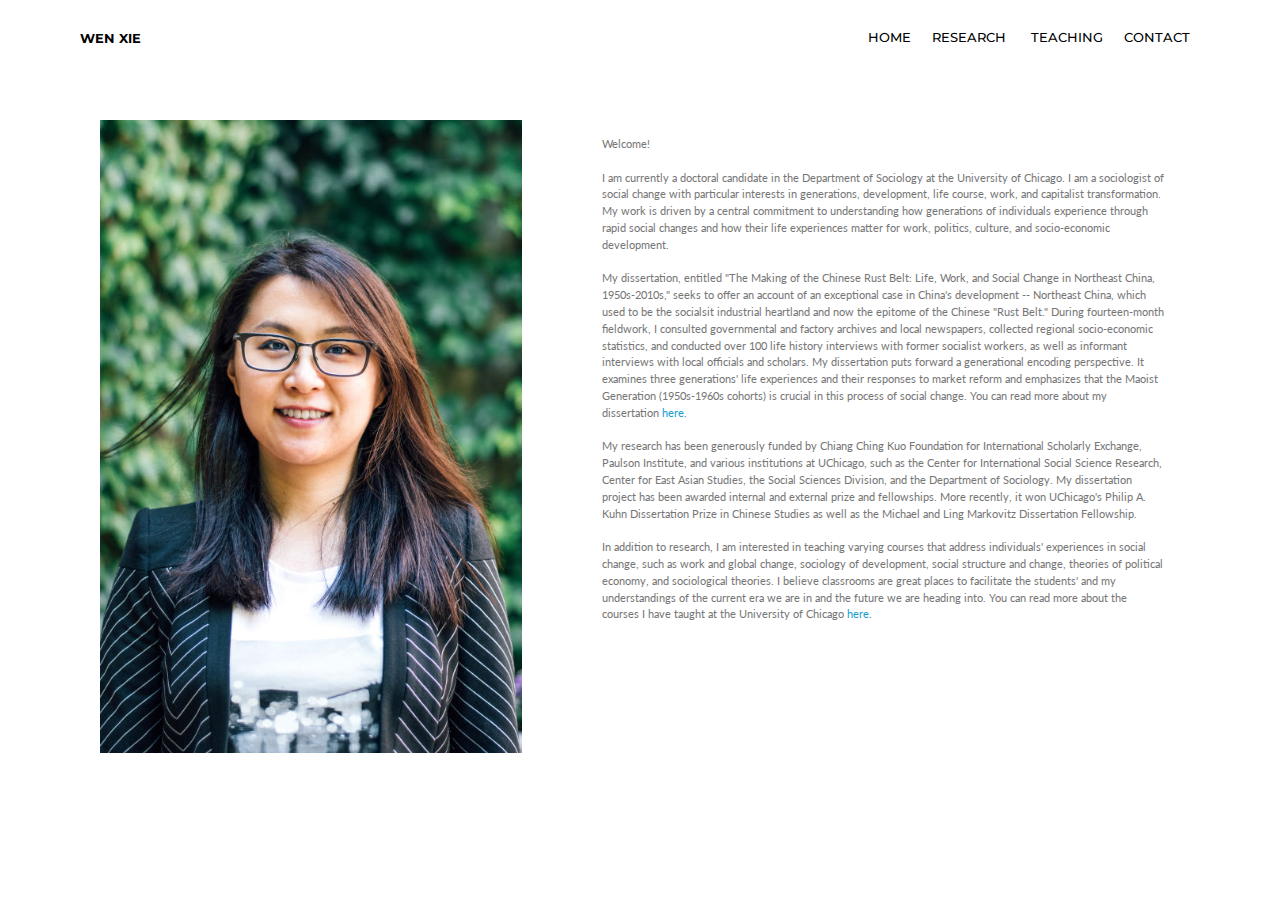
==== commit b4df581d: "create github pages" ====
--- a/home.html
+++ b/home.html
@@ -1,10 +1,10 @@
 <!DOCTYPE html>
 <html  >
 <head>
-  <!-- Site made with Mobirise Website Builder v4.12.4, https://mobirise.com -->
+  <!-- Site made with Mobirise Website Builder v5.0.11, https://mobirise.com -->
   <meta charset="UTF-8">
   <meta http-equiv="X-UA-Compatible" content="IE=edge">
-  <meta name="generator" content="Mobirise v4.12.4, mobirise.com">
+  <meta name="generator" content="Mobirise v5.0.11, mobirise.com">
   <meta name="viewport" content="width=device-width, initial-scale=1, minimum-scale=1">
   <link rel="shortcut icon" href="assets/images/logo2.png" type="image/x-icon">
   <meta name="description" content="">
@@ -24,7 +24,7 @@
   
 </head>
 <body>
-  <section class="menu cid-s3aZrteg3j" once="menu" id="menu2-j">
+  <section class="menu cid-s3Hhi30396" once="menu" id="menu2-0">
 
     
 
@@ -40,26 +40,20 @@
         <div class="menu-logo">
             <div class="navbar-brand">
                 
-                <span class="navbar-caption-wrap"><a class="navbar-caption text-primary display-5" href="home.html">&nbsp; WEN XIE</a></span>
+                <span class="navbar-caption-wrap"><a class="navbar-caption text-black display-4" href="home.html">
+                        WEN XIE</a></span>
             </div>
         </div>
         <div class="collapse navbar-collapse" id="navbarSupportedContent">
             <ul class="navbar-nav nav-dropdown nav-right" data-app-modern-menu="true"><li class="nav-item">
-                    <a class="nav-link link text-info display-4" href="home.html">
-                        HOME</a>
-                </li><li class="nav-item"><a class="nav-link link text-info display-4" href="research.html">
-                        RESEARCH</a></li>
-                <li class="nav-item">
-                    <a class="nav-link link text-info display-4" href="teaching.html">
-                        TEACHING</a>
-                </li><li class="nav-item"><a class="nav-link link text-info display-4" href="contact.html">
-                        CONTACT<br></a></li></ul>
+                    <a class="nav-link link text-black display-4" href="home.html">HOME</a>
+                </li><li class="nav-item"><a class="nav-link link text-black display-4" href="research.html">RESEARCH&nbsp;</a></li><li class="nav-item"><a class="nav-link link text-black display-4" href="teaching.html">TEACHING</a></li><li class="nav-item"><a class="nav-link link text-black display-4" href="contact.html">CONTACT</a></li></ul>
             
         </div>
     </nav>
 </section>
 
-<section class="engine"><a href="https://mobirise.info/p">web templates free download</a></section><section class="features11 cid-s3aPE1Drdz" id="features11-c">
+<section class="engine"><a href="https://mobirise.info/q">free responsive website templates</a></section><section class="features11 cid-s3HhnSVYiJ" id="features11-1">
 
     
 
@@ -68,7 +62,7 @@
     <div class="container">   
         <div class="col-md-12">
             <div class="media-container-row">
-                <div class="mbr-figure m-auto" style="width: 40%;">
+                <div class="mbr-figure m-auto" style="width: 45%;">
                     <img src="assets/images/xie-headshot-new.jpg" alt="Mobirise" title="">
                 </div>
                 <div class=" align-left aside-content">
@@ -87,7 +81,7 @@
                             </div>                
 
                             <div class="card-box">
-                                <p class="block-text mbr-fonts-style display-7">Welcome!&nbsp;<br><br>I am currently a doctoral candidate in the Department of Sociology at the University of Chicago. I am a sociologist of social change with particular interests in generations, development, life course, work, and capitalist transformation. My work is driven by a central commitment to understanding how generations of individuals experience through rapid social changes and how their life experiences matter for work, politics, culture, and socio-economic development. <br><br>My dissertation, entitled "The Making of the Chinese Rust Belt: Life, Work, and Social Change in Northeast China, 1950s-2010s," seeks to offer an account of an exceptional case in China's development -- Northeast China, which used to be the socialsit industrial heartland and now the epitome of the Chinese "Rust Belt." During fourteen-month fieldwork, I consulted governmental and factory archives and local newspapers, collected regional socio-economic statistics, and conducted over 100 life history interviews with former socialist workers, as well as informant interviews with local officials and scholars. My dissertation puts forward a generational encoding perspective. It examines three generations' life experiences and their responses to market reform and emphasizes that the Maoist Generation (1950s-1960s cohorts) is crucial in this process of social change. You can read more about my dissertation <a href="research.html">here</a>. <br><br>My research has been generously funded by Chiang Ching Kuo Foundation for International Scholarly Exchange, Paulson Institute, and various institutions at UChicago, such as the Center for International Social Science Research, Center for East Asian Studies, the Social Sciences Division, and the Department of Sociology. My dissertation project has been awarded internal and external prize and fellowships. More recently, it won UChicago's Philip A. Kuhn Dissertation Prize in Chinese Studies as well as the Michael and Ling Markovitz Dissertation Fellowship.<br><br>In addition to research, I am interested in teaching varying courses that address individuals' experiences in social change, such as work and global change, sociology of development, social structure and change, theories of political economy, and sociological theories. I believe classrooms are great places to facilitate the students' and my understandings of the current era we are in and the future we are heading into. You can read more about the courses I have taught at the University of Chicago <a href="teaching.html">here</a>.&nbsp;<br><br><br></p>
+                                <p class="block-text mbr-fonts-style display-7">Welcome! <br><br>I am currently a doctoral candidate in the Department of Sociology at the University of Chicago. I am a sociologist of social change with particular interests in generations, development, life course, work, and capitalist transformation. My work is driven by a central commitment to understanding how generations of individuals experience through rapid social changes and how their life experiences matter for work, politics, culture, and socio-economic development. <br><br>My dissertation, entitled "The Making of the Chinese Rust Belt: Life, Work, and Social Change in Northeast China, 1950s-2010s," seeks to offer an account of an exceptional case in China's development -- Northeast China, which used to be the socialsit industrial heartland and now the epitome of the Chinese "Rust Belt." During fourteen-month fieldwork, I consulted governmental and factory archives and local newspapers, collected regional socio-economic statistics, and conducted over 100 life history interviews with former socialist workers, as well as informant interviews with local officials and scholars. My dissertation puts forward a generational encoding perspective. It examines three generations' life experiences and their responses to market reform and emphasizes that the Maoist Generation (1950s-1960s cohorts) is crucial in this process of social change. You can read more about my dissertation <a href="research.html">here</a>. <br><br>My research has been generously funded by Chiang Ching Kuo Foundation for International Scholarly Exchange, Paulson Institute, and various institutions at UChicago, such as the Center for International Social Science Research, Center for East Asian Studies, the Social Sciences Division, and the Department of Sociology. My dissertation project has been awarded internal and external prize and fellowships. More recently, it won UChicago's Philip A. Kuhn Dissertation Prize in Chinese Studies as well as the Michael and Ling Markovitz Dissertation Fellowship.<br><br>In addition to research, I am interested in teaching varying courses that address individuals' experiences in social change, such as work and global change, sociology of development, social structure and change, theories of political economy, and sociological theories. I believe classrooms are great places to facilitate the students' and my understandings of the current era we are in and the future we are heading into. You can read more about the courses I have taught at the University of Chicago <a href="teaching.html">here</a>.&nbsp;</p>
                             </div>
                         </div>
 
